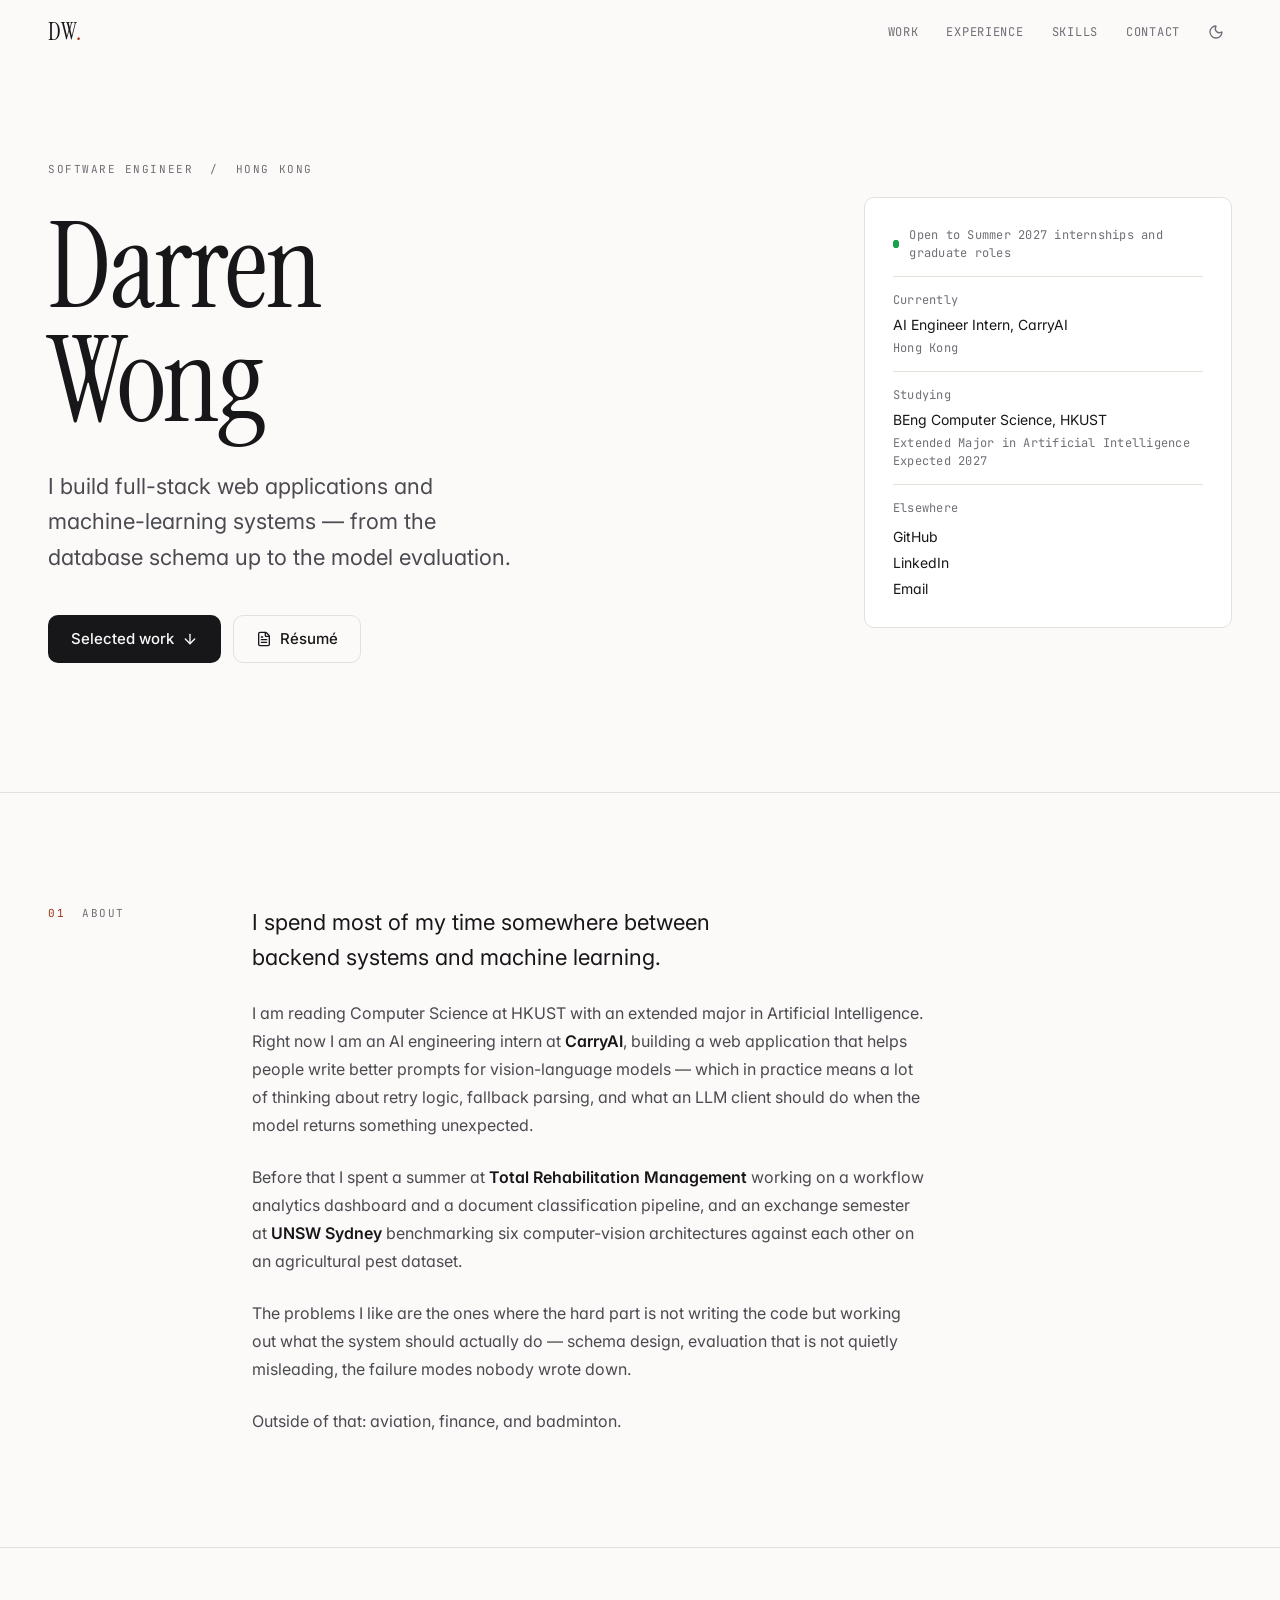
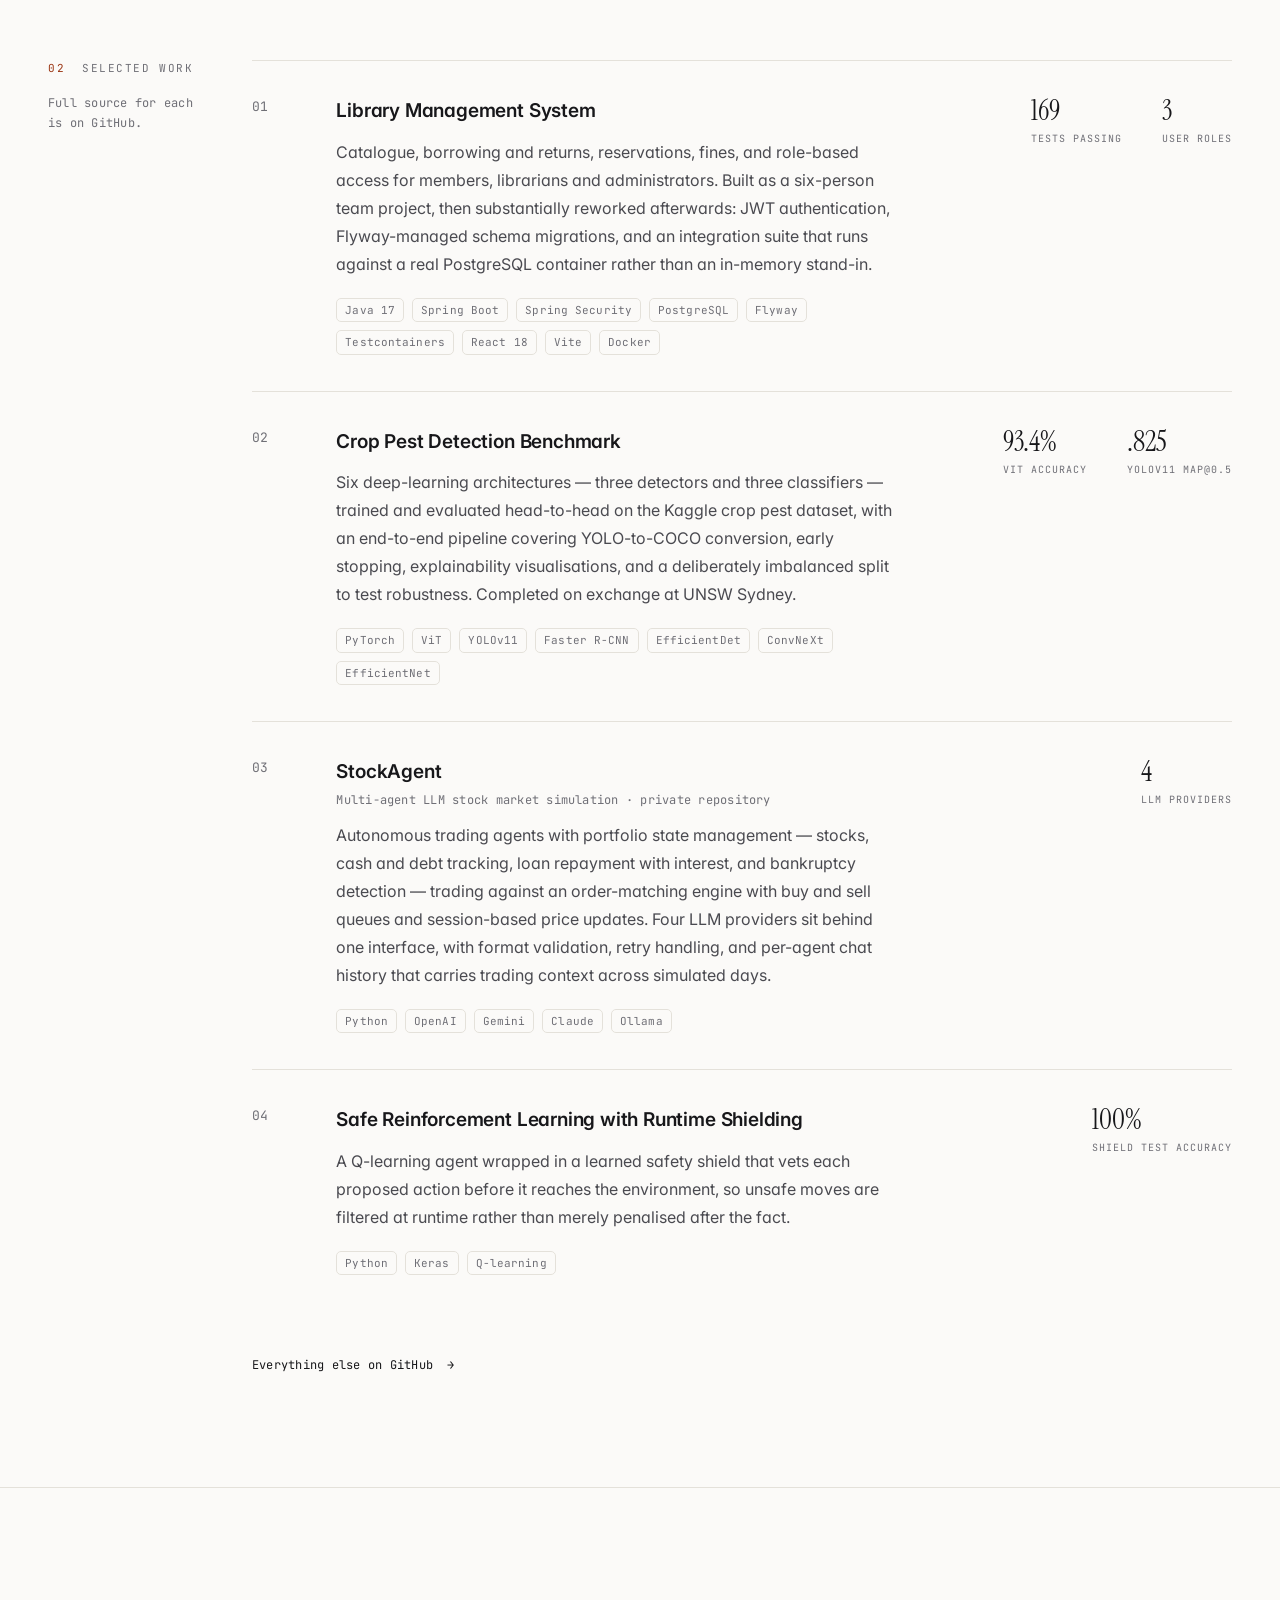
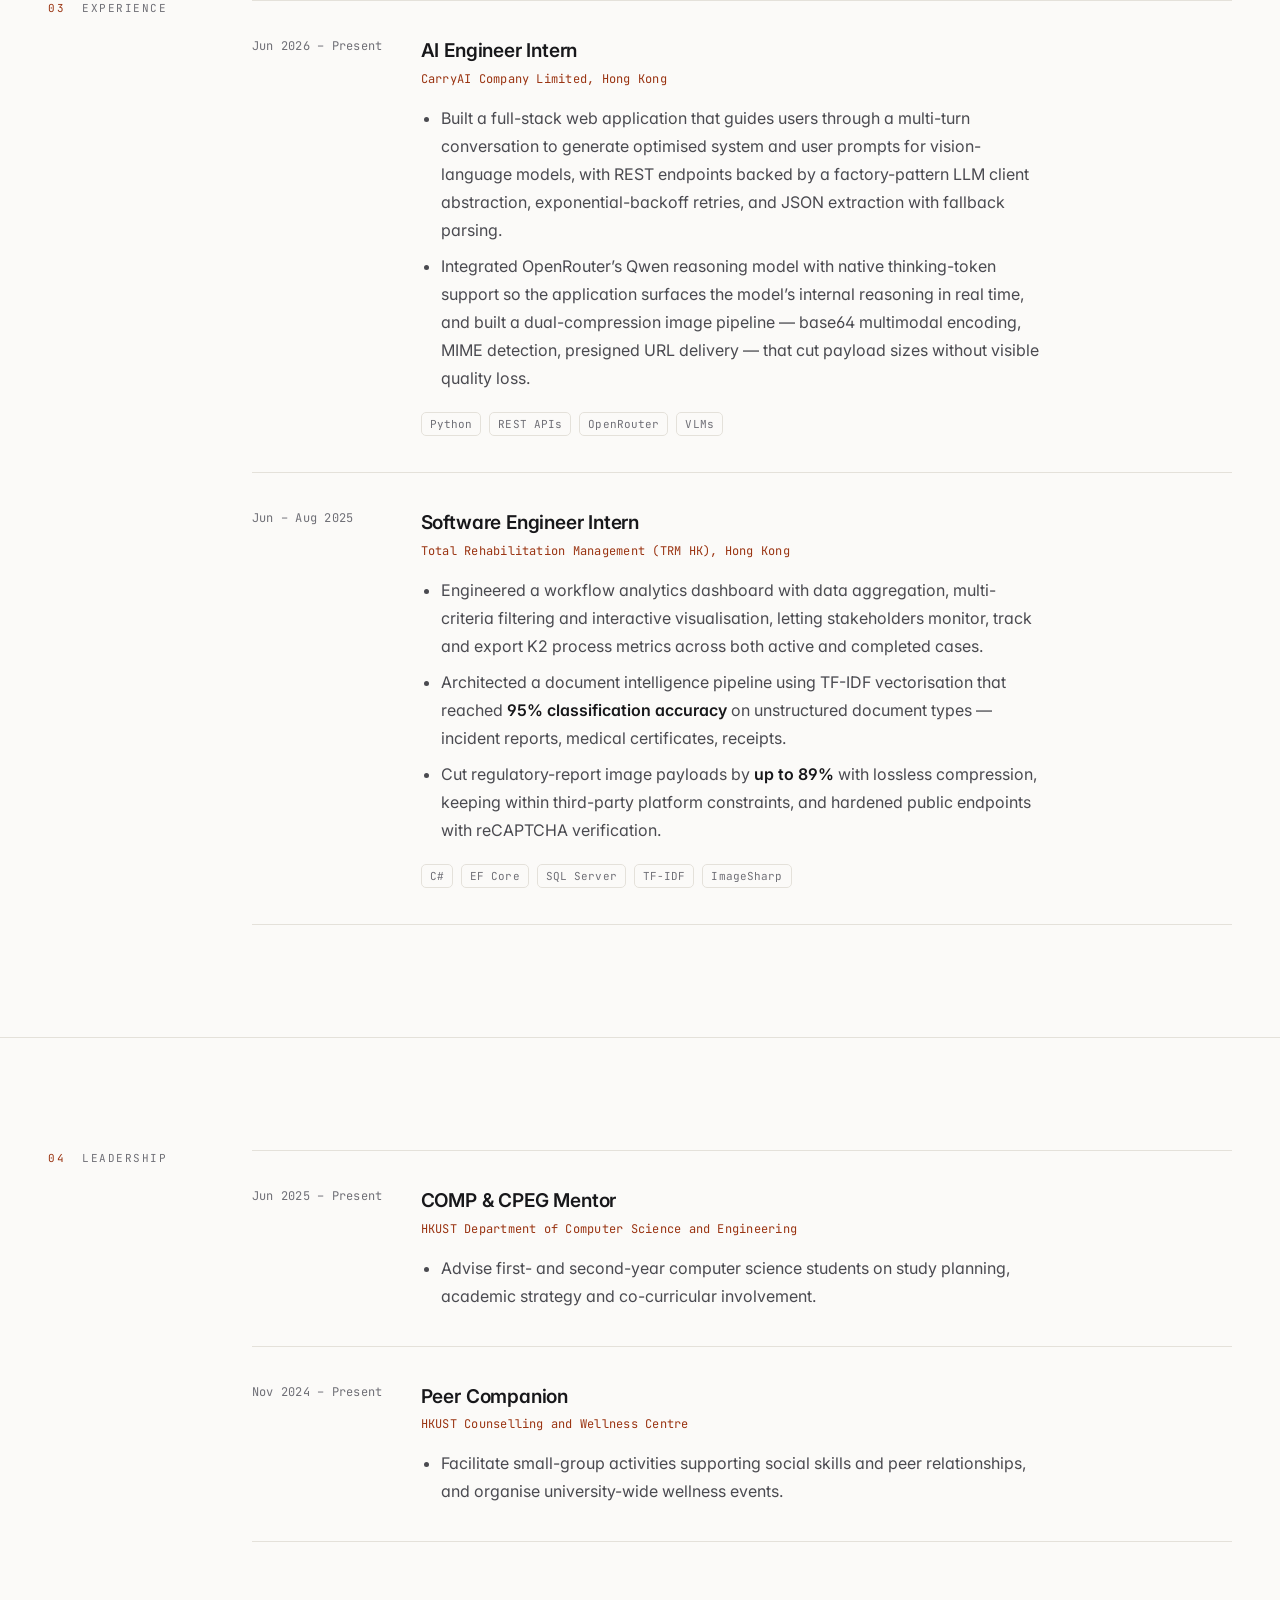
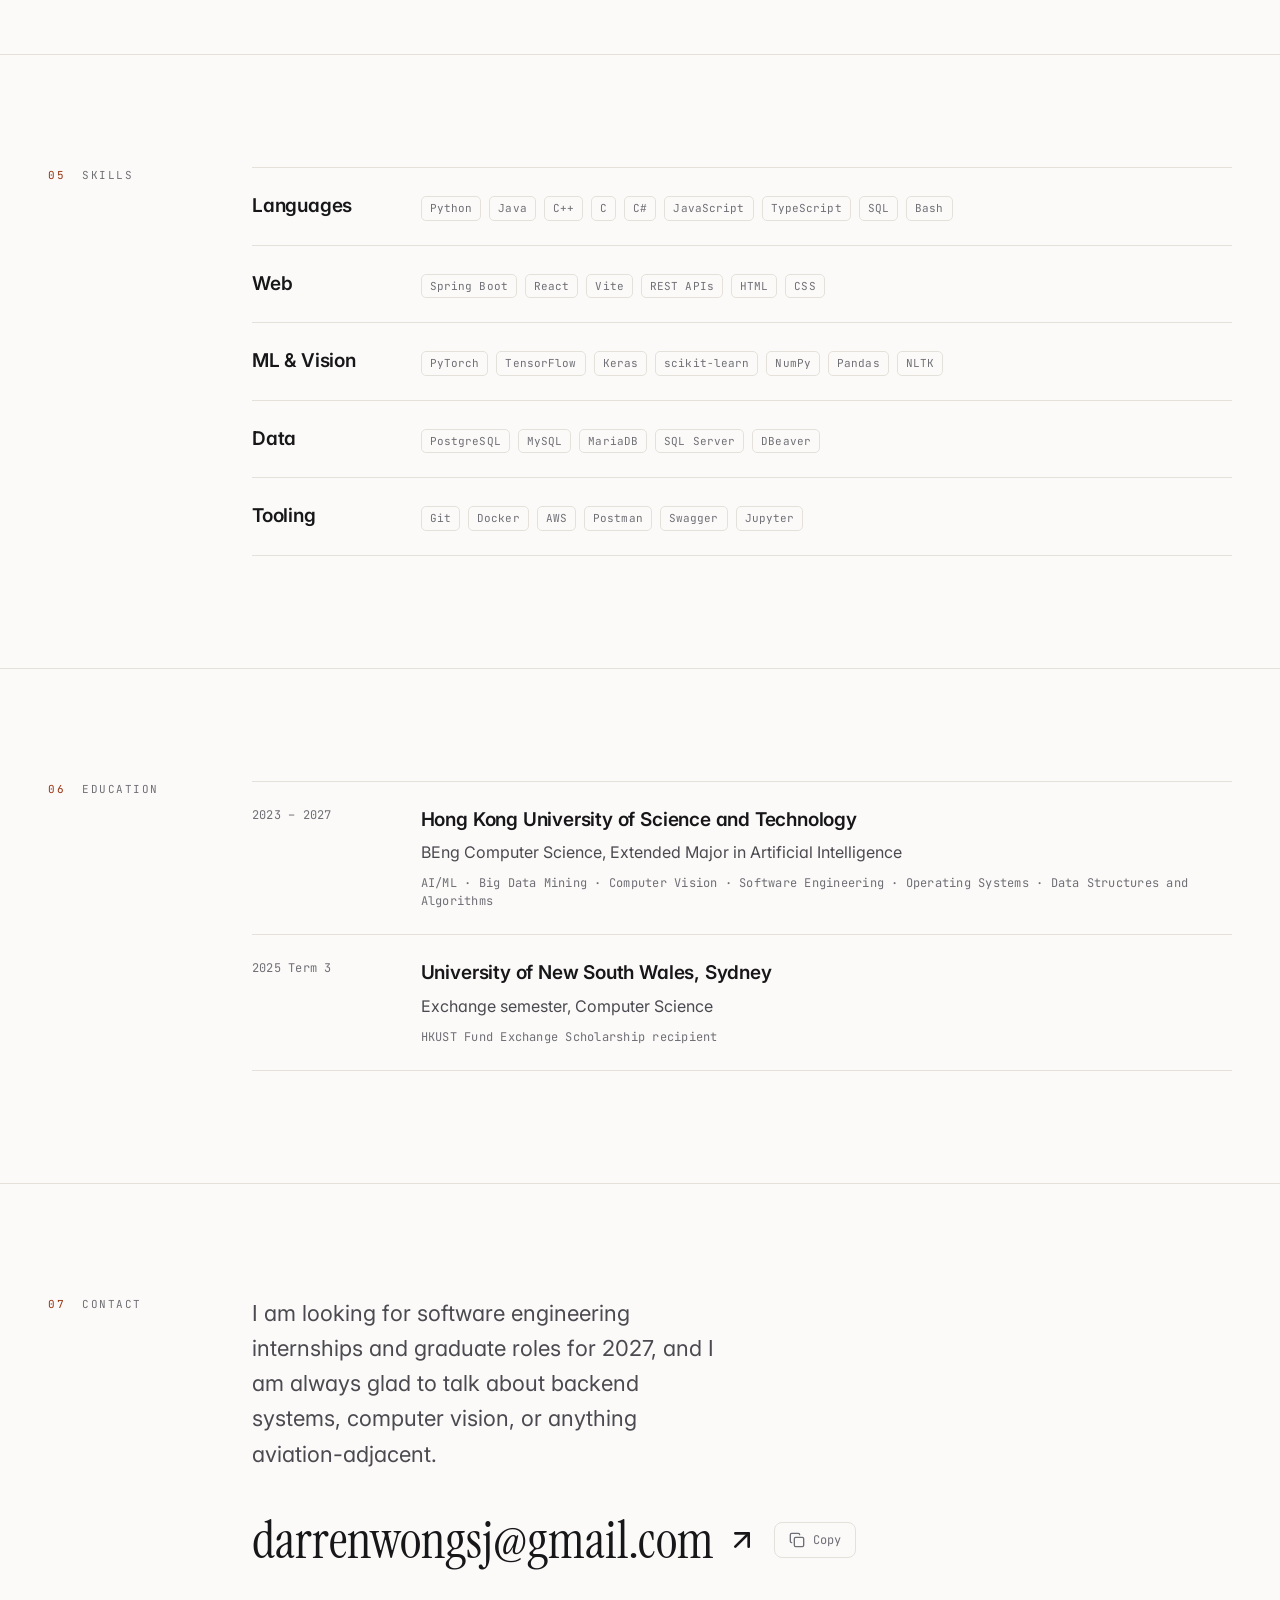
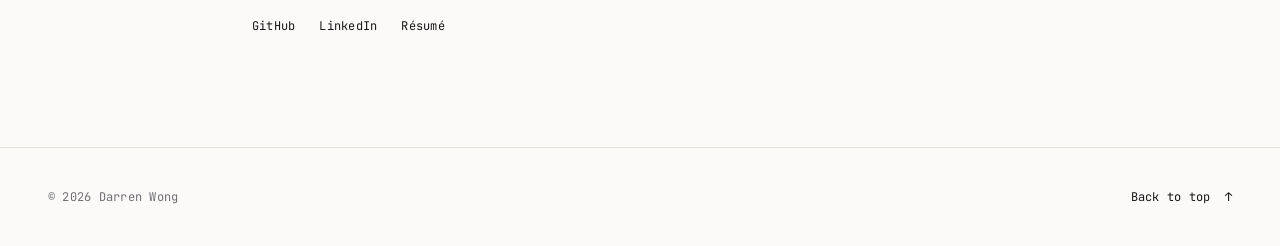
==== index.html @ 223ed6f8 "Fix accessibility findings from a full browser test pass Ran a 46-assertion suite in headless Chrome" ====
<!DOCTYPE html>
<html lang="en">
<head>
<meta charset="utf-8">
<meta name="viewport" content="width=device-width, initial-scale=1">

<!-- =========================================================================
     darrenwongsj.dev

     HOW TO USE THIS FILE
     Every section is fenced by a banner like the one you are reading.
     Inside each, look for these two markers:

         EDIT   safe as-is, but you will probably want to change it

     The content is real, taken from your CV of 15 July 2026. Outstanding
     optional items are listed in CONTENT.md.

     Full instructions, deployment steps and design notes: see README.md
     Preview:  python3 -m http.server 8000   then open localhost:8000

     NOTE FOR FUTURE EDITS: never type the two characters that close an HTML
     comment inside another comment. Doing so ends the comment early and
     dumps the rest onto the page as visible text.
     ========================================================================= -->

<!-- EDIT: title and description. These two lines are your Google result and
     what shows when you paste the link into LinkedIn or WhatsApp. -->
<title>Darren Wong — Software Engineer</title>
<meta name="description" content="Darren Wong — Computer Science and AI student at HKUST, AI engineering intern at CarryAI. Full-stack, machine learning and computer vision projects.">
<link rel="canonical" href="https://darrenwongsj.dev/">

<meta property="og:type" content="website">
<meta property="og:url" content="https://darrenwongsj.dev/">
<meta property="og:title" content="Darren Wong — Software Engineer">
<meta property="og:description" content="CS and AI student at HKUST. Full-stack, machine learning and computer vision.">
<meta property="og:image" content="https://darrenwongsj.dev/assets/img/og-cover.png">
<meta property="og:image:width" content="1200">
<meta property="og:image:height" content="630">
<meta property="og:image:alt" content="Darren Wong — Software Engineer, Hong Kong">
<meta name="twitter:card" content="summary_large_image">

<link rel="icon" href="assets/img/favicon.png" type="image/png">
<link rel="apple-touch-icon" href="assets/img/favicon.png">

<!-- Tints the browser chrome on mobile to match the page. -->
<meta name="theme-color" content="#FBFAF8" media="(prefers-color-scheme: light)">
<meta name="theme-color" content="#121110" media="(prefers-color-scheme: dark)">

<!-- Structured data. This is what lets a search engine understand that this
     page is about a PERSON — name, employer, education, accounts — rather
     than guessing from the text. It is why searching your name can show a
     proper result instead of a bare blue link.
     Validate changes at https://validator.schema.org -->
<script type="application/ld+json">
{
  "@context": "https://schema.org",
  "@type": "Person",
  "name": "Darren Wong Shih Jie",
  "alternateName": "Darren Wong",
  "url": "https://darrenwongsj.dev",
  "image": "https://darrenwongsj.dev/assets/img/og-cover.png",
  "email": "mailto:darrenwongsj@gmail.com",
  "jobTitle": "Software Engineer",
  "description": "Computer Science and Artificial Intelligence student at HKUST, building full-stack web applications and machine-learning systems.",
  "address": { "@type": "PostalAddress", "addressLocality": "Hong Kong" },
  "worksFor": { "@type": "Organization", "name": "CarryAI Company Limited" },
  "alumniOf": [
    { "@type": "CollegeOrUniversity", "name": "The Hong Kong University of Science and Technology" },
    { "@type": "CollegeOrUniversity", "name": "University of New South Wales" }
  ],
  "knowsAbout": [
    "Software Engineering", "Full-stack Development", "Machine Learning",
    "Computer Vision", "Java", "Spring Boot", "Python", "PyTorch", "React"
  ],
  "sameAs": [
    "https://github.com/dsjwong",
    "https://www.linkedin.com/in/dwsj"
  ]
}
</script>

<link rel="preconnect" href="https://fonts.googleapis.com">
<link rel="preconnect" href="https://fonts.gstatic.com" crossorigin>
<link href="https://fonts.googleapis.com/css2?family=Inter:wght@400;500;600&family=Instrument+Serif:ital@0;1&family=JetBrains+Mono:wght@400;500&display=swap" rel="stylesheet">

<!-- Two stylesheets, no JavaScript libraries.
       layout.css  grid, spacing, breakpoints  (the Tailwind class names, precompiled)
       styles.css  colour, type, components     (the design system)
     Bump the ?v= number after a big CSS change so browsers refetch. -->
<link rel="stylesheet" href="css/layout.css?v=1">
<link rel="stylesheet" href="css/styles.css?v=11">
<noscript><style>[data-reveal]{opacity:1!important;transform:none!important}</style></noscript>

<!-- Applies your saved theme before first paint so there is no flash. -->
<script>
(function(){var s=localStorage.getItem('theme');
if(s==='dark'||(!s&&matchMedia('(prefers-color-scheme: dark)').matches))
document.documentElement.classList.add('dark');})();
</script>
</head>

<body>
<a href="#main" class="skip-link">Skip to content</a>

<!-- =========================================================================
     NAVIGATION
     EDIT: your initials in the mark, and the links.
     If you delete a section below, delete its link from both menus here.
     ========================================================================= -->
<header id="nav" class="fixed top-0 inset-x-0 z-50 transition-all duration-300">
  <nav class="wrap h-16 flex items-center justify-between" aria-label="Primary">
    <a href="#home" class="nav-mark">DW<span>.</span></a>

    <div class="flex items-center gap-4">
      <div class="only-desktop items-center gap-5">
        <a href="#work"       class="nav-link" data-nav="work">Work</a>
        <a href="#experience" class="nav-link" data-nav="experience">Experience</a>
        <a href="#skills"     class="nav-link" data-nav="skills">Skills</a>
        <a href="#contact"    class="nav-link" data-nav="contact">Contact</a>
      </div>
      <button id="theme-toggle" class="icon-btn" aria-label="Toggle dark mode">
        <svg class="w-4 h-4 hidden dark:block" viewBox="0 0 24 24" fill="none" stroke="currentColor" stroke-width="2" stroke-linecap="round" stroke-linejoin="round" aria-hidden="true"><circle cx="12" cy="12" r="4"/><path d="M12 2v2"/><path d="M12 20v2"/><path d="m4.93 4.93 1.41 1.41"/><path d="m17.66 17.66 1.41 1.41"/><path d="M2 12h2"/><path d="M20 12h2"/><path d="m6.34 17.66-1.41 1.41"/><path d="m19.07 4.93-1.41 1.41"/></svg>
        <svg class="w-4 h-4 block dark:hidden" viewBox="0 0 24 24" fill="none" stroke="currentColor" stroke-width="2" stroke-linecap="round" stroke-linejoin="round" aria-hidden="true"><path d="M20.985 12.486a9 9 0 1 1-9.473-9.472c.405-.022.617.46.402.803a6 6 0 0 0 8.268 8.268c.344-.215.825-.004.803.401"/></svg>
      </button>
      <button id="menu-toggle" class="icon-btn only-mobile" aria-label="Open menu"
              aria-expanded="false" aria-controls="mobile-menu">
        <svg class="w-4 h-4" viewBox="0 0 24 24" fill="none" stroke="currentColor" stroke-width="2" stroke-linecap="round" stroke-linejoin="round" aria-hidden="true"><path d="M4 5h16"/><path d="M4 12h16"/><path d="M4 19h16"/></svg>
      </button>
    </div>
  </nav>

  <nav id="mobile-menu" class="only-mobile is-closed" aria-label="Mobile">
    <div class="wrap py-5 flex flex-col gap-3">
      <a href="#work"       class="nav-link" data-nav="work">Work</a>
      <a href="#experience" class="nav-link" data-nav="experience">Experience</a>
      <a href="#skills"     class="nav-link" data-nav="skills">Skills</a>
      <a href="#contact"    class="nav-link" data-nav="contact">Contact</a>
    </div>
  </nav>
</header>


<main id="main">

<!-- =========================================================================
     HERO

     Deliberately asymmetric: your name occupies the left two-thirds, the
     facts sit in a panel on the right, and the whole block is anchored to
     the bottom of the screen rather than floating in the middle.

     EDIT: name, the one-line pitch, and every row of the side panel.
     ========================================================================= -->
<section id="home" class="min-h-[88svh] flex items-center pt-28 pb-20">
  <div class="wrap w-full grid lg:grid-cols-12 gap-x-10 gap-y-12 items-center">

    <div class="lg:col-span-8">
      <p data-reveal class="rail-label mb-8">Software Engineer &nbsp;/&nbsp; Hong Kong</p>

      <h1 data-reveal class="display hero-name mb-8">
        Darren<br>Wong
      </h1>

      <!-- EDIT: your pitch. One sentence. Name what you actually build, not
           what you are studying. -->
      <p data-reveal class="lede max-w-xl mb-10">
        I build full-stack web applications and machine-learning systems —
        from the database schema up to the model evaluation.
      </p>

      <div data-reveal class="flex flex-wrap gap-3">
        <a href="#work" class="btn btn-solid">
          Selected work <svg class="w-4 h-4" viewBox="0 0 24 24" fill="none" stroke="currentColor" stroke-width="2" stroke-linecap="round" stroke-linejoin="round" aria-hidden="true"><path d="M12 5v14"/><path d="m19 12-7 7-7-7"/></svg>
        </a>
        <a href="assets/resume.pdf" class="btn btn-line">
          <svg class="w-4 h-4" viewBox="0 0 24 24" fill="none" stroke="currentColor" stroke-width="2" stroke-linecap="round" stroke-linejoin="round" aria-hidden="true"><path d="M6 22a2 2 0 0 1-2-2V4a2 2 0 0 1 2-2h8a2.4 2.4 0 0 1 1.704.706l3.588 3.588A2.4 2.4 0 0 1 20 8v12a2 2 0 0 1-2 2z"/><path d="M14 2v5a1 1 0 0 0 1 1h5"/><path d="M10 9H8"/><path d="M16 13H8"/><path d="M16 17H8"/></svg> Résumé
        </a>
      </div>
    </div>

    <!-- The facts panel. Delete a side-row to remove a line. -->
    <aside data-reveal class="lg:col-span-4 side-panel">
      <div class="side-row flex items-center gap-2.5">
        <span class="status-dot"></span>
          <span class="meta">Open to Summer 2027 internships and graduate roles</span>
      </div>
      <div class="side-row">
        <p class="meta mb-1.5">Currently</p>
        <p class="text-sm" style="color:var(--ink)">AI Engineer Intern, CarryAI</p>
        <p class="meta mt-1">Hong Kong</p>
      </div>
      <!-- The graduation year is deliberately stated WITHOUT a month. Both
           possible paths (defer a course for a Summer 2027 internship, or a
           full load and graduate mid-year) land in 2027, so this stays true
           either way and cannot contradict whichever CV version was sent.
           The precise date belongs on the CV, not here. -->
      <div class="side-row">
        <p class="meta mb-1.5">Studying</p>
        <p class="text-sm" style="color:var(--ink)">BEng Computer Science, HKUST</p>
        <p class="meta mt-1">Extended Major in Artificial Intelligence</p>
        <p class="meta">Expected 2027</p>
      </div>
      <div class="side-row">
        <p class="meta mb-2.5">Elsewhere</p>
        <div class="flex flex-col gap-1.5 text-sm">
          <a href="https://github.com/dsjwong" class="link">GitHub</a>
          <a href="https://www.linkedin.com/in/dwsj" class="link">LinkedIn</a>
          <a href="mailto:darrenwongsj@gmail.com" class="link">Email</a>
        </div>
      </div>
    </aside>

  </div>
</section>


<!-- =========================================================================
     ABOUT
     Two or three short paragraphs. Say what you like working on and one
     honest, specific detail. That is the part people remember.

     Written from your CV. It is accurate, but the voice is not yet yours —
     the last paragraph in particular is worth rewriting.
     ========================================================================= -->
<section id="about" class="section">
  <div class="wrap grid lg:grid-cols-12 gap-x-10 gap-y-8">

    <div class="lg:col-span-2">
      <h2 data-reveal class="rail-label"><span class="rail-num">01</span> &nbsp;About</h2>
    </div>

    <div class="lg:col-span-10 max-w-2xl">
      <div data-reveal class="space-y-6 body">
        <p class="lede" style="color:var(--ink)">
          I spend most of my time somewhere between backend systems and machine learning.
        </p>
        <p>
          I am reading Computer Science at HKUST with an extended major in Artificial
          Intelligence. Right now I am an AI engineering intern at <strong>CarryAI</strong>,
          building a web application that helps people write better prompts for
          vision-language models — which in practice means a lot of thinking about retry
          logic, fallback parsing, and what an LLM client should do when the model returns
          something unexpected.
        </p>
        <p>
          Before that I spent a summer at <strong>Total Rehabilitation Management</strong>
          working on a workflow analytics dashboard and a document classification pipeline,
          and an exchange semester at <strong>UNSW Sydney</strong> benchmarking six
          computer-vision architectures against each other on an agricultural pest dataset.
        </p>
        <p>
          The problems I like are the ones where the hard part is not writing the code but
          working out what the system should actually do — schema design, evaluation that is
          not quietly misleading, the failure modes nobody wrote down.
        </p>
        <!-- EDIT: this last line is the one worth making yours. -->
        <p>
          Outside of that: aviation, finance, and badminton.
        </p>
      </div>
    </div>

  </div>
</section>


<!-- =========================================================================
     SELECTED WORK

     THE MOST IMPORTANT SECTION ON THE SITE. Recruiters skim the rest.

     Four rules that decide whether a row helps you or not:
       1. Lead with the RESULT, not the stack. "93.4% accuracy across 12
          classes" says more than "used PyTorch and a ViT".
       2. Only claim numbers you can point at in the repo.
       3. Three to five entries. More reads as a list, fewer reads as thin.
       4. Every link must work. A dead link is worse than no link.

     TO ADD A PROJECT: copy one whole article element. There is a blank
     template at the bottom of the list, with the class "hidden" on it.
     ========================================================================= -->
<section id="work" class="section">
  <div class="wrap grid lg:grid-cols-12 gap-x-10 gap-y-8">

    <div class="lg:col-span-2">
      <div data-reveal class="lg:sticky lg:top-28">
        <h2 class="rail-label mb-4"><span class="rail-num">02</span> &nbsp;Selected work</h2>
        <p class="meta" style="line-height:1.7">
          Full source for each<br>is on GitHub.
        </p>
      </div>
    </div>

    <div class="lg:col-span-10">

      <!-- ---------------------------------------------------------------
           PROJECT 1 — Library Management System
           Stack read from backend/pom.xml and frontend/package.json.
           Test count: 98 unit (surefire) + 71 integration (failsafe) = 169.
           --------------------------------------------------------------- -->
      <article data-reveal class="row grid lg:grid-cols-12 gap-x-8 gap-y-6">
        <p class="lg:col-span-1 row-num">01</p>

        <div class="lg:col-span-7">
          <a href="https://github.com/dsjwong/library-management-system" class="row-title">
            <h3 class="h3">Library Management System</h3>
            <svg class="w-4 h-4" viewBox="0 0 24 24" fill="none" stroke="currentColor" stroke-width="2" stroke-linecap="round" stroke-linejoin="round" aria-hidden="true"><path d="M7 7h10v10"/><path d="M7 17 17 7"/></svg>
          </a>
          <p class="body mt-3">
            Catalogue, borrowing and returns, reservations, fines, and role-based access for
            members, librarians and administrators. Built as a six-person team project, then
            substantially reworked afterwards: JWT authentication, Flyway-managed schema
            migrations, and an integration suite that runs against a real PostgreSQL container
            rather than an in-memory stand-in.
          </p>
          <div class="flex flex-wrap gap-2 mt-5">
            <span class="tag">Java 17</span>
            <span class="tag">Spring Boot</span>
            <span class="tag">Spring Security</span>
            <span class="tag">PostgreSQL</span>
            <span class="tag">Flyway</span>
            <span class="tag">Testcontainers</span>
            <span class="tag">React 18</span>
            <span class="tag">Vite</span>
            <span class="tag">Docker</span>
          </div>
        </div>

        <div class="lg:col-span-4 flex gap-10 lg:justify-end">
          <div>
            <p class="metric-value">169</p>
            <p class="metric-label">tests passing</p>
          </div>
          <div>
            <p class="metric-value">3</p>
            <p class="metric-label">user roles</p>
          </div>
        </div>
      </article>


      <!-- ---------------------------------------------------------------
           PROJECT 2 — Crop Pest Detection
           --------------------------------------------------------------- -->
      <article data-reveal class="row grid lg:grid-cols-12 gap-x-8 gap-y-6">
        <p class="lg:col-span-1 row-num">02</p>

        <div class="lg:col-span-7">
          <a href="https://github.com/dsjwong/cv-crop-pest-object-detection-benchmarking" class="row-title">
            <h3 class="h3">Crop Pest Detection Benchmark</h3>
            <svg class="w-4 h-4" viewBox="0 0 24 24" fill="none" stroke="currentColor" stroke-width="2" stroke-linecap="round" stroke-linejoin="round" aria-hidden="true"><path d="M7 7h10v10"/><path d="M7 17 17 7"/></svg>
          </a>
          <p class="body mt-3">
            Six deep-learning architectures — three detectors and three classifiers — trained
            and evaluated head-to-head on the Kaggle crop pest dataset, with an end-to-end
            pipeline covering YOLO-to-COCO conversion, early stopping, explainability
            visualisations, and a deliberately imbalanced split to test robustness.
            Completed on exchange at UNSW Sydney.
          </p>
          <div class="flex flex-wrap gap-2 mt-5">
            <span class="tag">PyTorch</span>
            <span class="tag">ViT</span>
            <span class="tag">YOLOv11</span>
            <span class="tag">Faster R-CNN</span>
            <span class="tag">EfficientDet</span>
            <span class="tag">ConvNeXt</span>
            <span class="tag">EfficientNet</span>
          </div>
        </div>

        <div class="lg:col-span-4 flex gap-10 lg:justify-end">
          <div>
            <p class="metric-value">93.4%</p>
            <p class="metric-label">ViT accuracy</p>
          </div>
          <div>
            <p class="metric-value">.825</p>
            <p class="metric-label">YOLOv11 mAP@0.5</p>
          </div>
        </div>
      </article>


      <!-- ---------------------------------------------------------------
           PROJECT 3 — StockAgent
           The repository is PRIVATE, so this row deliberately has no link.
           Make the repo public and this becomes an <a class="row-title">
           like the others.
           --------------------------------------------------------------- -->
      <article data-reveal class="row grid lg:grid-cols-12 gap-x-8 gap-y-6">
        <p class="lg:col-span-1 row-num">03</p>

        <div class="lg:col-span-7">
          <div class="row-title">
            <h3 class="h3">StockAgent</h3>
          </div>
          <p class="meta mt-1">Multi-agent LLM stock market simulation · private repository</p>
          <p class="body mt-3">
            Autonomous trading agents with portfolio state management — stocks, cash and debt
            tracking, loan repayment with interest, and bankruptcy detection — trading against
            an order-matching engine with buy and sell queues and session-based price updates.
            Four LLM providers sit behind one interface, with format validation, retry
            handling, and per-agent chat history that carries trading context across
            simulated days.
          </p>
          <div class="flex flex-wrap gap-2 mt-5">
            <span class="tag">Python</span>
            <span class="tag">OpenAI</span>
            <span class="tag">Gemini</span>
            <span class="tag">Claude</span>
            <span class="tag">Ollama</span>
          </div>
        </div>

        <div class="lg:col-span-4 flex gap-10 lg:justify-end">
          <div>
            <p class="metric-value">4</p>
            <p class="metric-label">LLM providers</p>
          </div>
        </div>
      </article>


      <!-- ---------------------------------------------------------------
           PROJECT 4 — Safe RL
           --------------------------------------------------------------- -->
      <article data-reveal class="row grid lg:grid-cols-12 gap-x-8 gap-y-6">
        <p class="lg:col-span-1 row-num">04</p>

        <div class="lg:col-span-7">
          <a href="https://github.com/dsjwong/ai-safe-reinforcement-learning-shield" class="row-title">
            <h3 class="h3">Safe Reinforcement Learning with Runtime Shielding</h3>
            <svg class="w-4 h-4" viewBox="0 0 24 24" fill="none" stroke="currentColor" stroke-width="2" stroke-linecap="round" stroke-linejoin="round" aria-hidden="true"><path d="M7 7h10v10"/><path d="M7 17 17 7"/></svg>
          </a>
          <p class="body mt-3">
            A Q-learning agent wrapped in a learned safety shield that vets each proposed
            action before it reaches the environment, so unsafe moves are filtered at runtime
            rather than merely penalised after the fact.
          </p>
          <div class="flex flex-wrap gap-2 mt-5">
            <span class="tag">Python</span>
            <span class="tag">Keras</span>
            <span class="tag">Q-learning</span>
          </div>
        </div>

        <div class="lg:col-span-4 flex gap-10 lg:justify-end">
          <div>
            <p class="metric-value">100%</p>
            <p class="metric-label">shield test accuracy</p>
          </div>
        </div>
      </article>


      <!-- ---------------------------------------------------------------
           BLANK TEMPLATE. Copy this whole article element to add a project,
           paste it above, then delete the style="display:none" from the copy.
           --------------------------------------------------------------- -->
      <article class="row grid lg:grid-cols-12 gap-x-8 gap-y-6" style="display:none">
        <p class="lg:col-span-1 row-num">00</p>
        <div class="lg:col-span-7">
          <a href="https://github.com/dsjwong/REPO" class="row-title">
            <h3 class="h3">Project name</h3>
            <svg class="w-4 h-4" viewBox="0 0 24 24" fill="none" stroke="currentColor" stroke-width="2" stroke-linecap="round" stroke-linejoin="round" aria-hidden="true"><path d="M7 7h10v10"/><path d="M7 17 17 7"/></svg>
          </a>
          <p class="body mt-3">
            What it does, who it is for, and the one genuinely hard part.
          </p>
          <div class="flex flex-wrap gap-2 mt-5">
            <span class="tag">Tech</span>
          </div>
        </div>
        <div class="lg:col-span-4 flex gap-10 lg:justify-end">
          <div><p class="metric-value">00</p><p class="metric-label">metric</p></div>
        </div>
      </article>

      <div data-reveal class="mt-10">
        <!-- EDIT: your GitHub username -->
        <a href="https://github.com/dsjwong" class="link meta">
          Everything else on GitHub &nbsp;&rarr;
        </a>
      </div>

    </div>
  </div>
</section>


<!-- =========================================================================
     EXPERIENCE
     Internships, part-time work, research, TA roles, society positions with
     real responsibility.

     Write each bullet as: did WHAT, using WHAT, producing WHAT RESULT.

     All four entries come from your CV of 15 July 2026. Update them here when
     the CV changes, and keep the two in step.
     ========================================================================= -->
<section id="experience" class="section">
  <div class="wrap grid lg:grid-cols-12 gap-x-10 gap-y-8">

    <div class="lg:col-span-2">
      <h2 data-reveal class="rail-label lg:sticky lg:top-28"><span class="rail-num">03</span> &nbsp;Experience</h2>
    </div>

    <div class="lg:col-span-10">

      <article data-reveal class="row grid lg:grid-cols-12 gap-x-8 gap-y-4">
        <p class="lg:col-span-2 meta"><time datetime="2026-06">Jun 2026 &ndash; Present</time></p>
        <div class="lg:col-span-10">
          <h3 class="h3">AI Engineer Intern</h3>
          <p class="meta mt-1" style="color:var(--accent)">CarryAI Company Limited, Hong Kong</p>
          <ul class="body mt-4 space-y-2 list-disc pl-5">
            <li>Built a full-stack web application that guides users through a multi-turn
                conversation to generate optimised system and user prompts for vision-language
                models, with REST endpoints backed by a factory-pattern LLM client abstraction,
                exponential-backoff retries, and JSON extraction with fallback parsing.</li>
            <li>Integrated OpenRouter&rsquo;s Qwen reasoning model with native thinking-token
                support so the application surfaces the model&rsquo;s internal reasoning in real
                time, and built a dual-compression image pipeline — base64 multimodal encoding,
                MIME detection, presigned URL delivery — that cut payload sizes without visible
                quality loss.</li>
          </ul>
          <div class="flex flex-wrap gap-2 mt-5">
            <span class="tag">Python</span>
            <span class="tag">REST APIs</span>
            <span class="tag">OpenRouter</span>
            <span class="tag">VLMs</span>
          </div>
        </div>
      </article>

      <article data-reveal class="row grid lg:grid-cols-12 gap-x-8 gap-y-4">
        <p class="lg:col-span-2 meta"><time datetime="2025-06">Jun &ndash; Aug 2025</time></p>
        <div class="lg:col-span-10">
          <h3 class="h3">Software Engineer Intern</h3>
          <p class="meta mt-1" style="color:var(--accent)">Total Rehabilitation Management (TRM HK), Hong Kong</p>
          <ul class="body mt-4 space-y-2 list-disc pl-5">
            <li>Engineered a workflow analytics dashboard with data aggregation, multi-criteria
                filtering and interactive visualisation, letting stakeholders monitor, track and
                export K2 process metrics across both active and completed cases.</li>
            <li>Architected a document intelligence pipeline using TF-IDF vectorisation that
                reached <strong>95% classification accuracy</strong> on unstructured document
                types — incident reports, medical certificates, receipts.</li>
            <li>Cut regulatory-report image payloads by <strong>up to 89%</strong> with lossless
                compression, keeping within third-party platform constraints, and hardened
                public endpoints with reCAPTCHA verification.</li>
          </ul>
          <div class="flex flex-wrap gap-2 mt-5">
            <span class="tag">C#</span>
            <span class="tag">EF Core</span>
            <span class="tag">SQL Server</span>
            <span class="tag">TF-IDF</span>
            <span class="tag">ImageSharp</span>
          </div>
        </div>
      </article>

    </div>
  </div>
</section>


<!-- =========================================================================
     LEADERSHIP AND INVOLVEMENT

     Kept separate from Experience on purpose. Mixing mentoring and society
     roles in with engineering internships makes a reader work out which is
     which, and dilutes the two that carry the most weight.

     Roles that belong here: mentoring, teaching assistantships, society
     committees, volunteering, anything with real responsibility that is not
     an engineering job.
     ========================================================================= -->
<section id="leadership" class="section">
  <div class="wrap grid lg:grid-cols-12 gap-x-10 gap-y-8">

    <div class="lg:col-span-2">
      <h2 data-reveal class="rail-label lg:sticky lg:top-28"><span class="rail-num">04</span> &nbsp;Leadership</h2>
    </div>

    <div class="lg:col-span-10">

      <article data-reveal class="row grid lg:grid-cols-12 gap-x-8 gap-y-4">
        <p class="lg:col-span-2 meta"><time datetime="2025-06">Jun 2025 &ndash; Present</time></p>
        <div class="lg:col-span-10">
          <h3 class="h3">COMP &amp; CPEG Mentor</h3>
          <p class="meta mt-1" style="color:var(--accent)">HKUST Department of Computer Science and Engineering</p>
          <ul class="body mt-4 space-y-2 list-disc pl-5">
            <li>Advise first- and second-year computer science students on study planning,
                academic strategy and co-curricular involvement.</li>
          </ul>
        </div>
      </article>

      <article data-reveal class="row grid lg:grid-cols-12 gap-x-8 gap-y-4">
        <p class="lg:col-span-2 meta"><time datetime="2024-11">Nov 2024 &ndash; Present</time></p>
        <div class="lg:col-span-10">
          <h3 class="h3">Peer Companion</h3>
          <p class="meta mt-1" style="color:var(--accent)">HKUST Counselling and Wellness Centre</p>
          <ul class="body mt-4 space-y-2 list-disc pl-5">
            <li>Facilitate small-group activities supporting social skills and peer
                relationships, and organise university-wide wellness events.</li>
          </ul>
        </div>
      </article>

    </div>
  </div>
</section>


<!-- =========================================================================
     SKILLS
     Only list what you would be comfortable being interviewed on. Padding
     this list is the easiest way to get caught out in a phone screen.

     EDIT: the four group names and the tags inside them.
     ========================================================================= -->
<section id="skills" class="section">
  <div class="wrap grid lg:grid-cols-12 gap-x-10 gap-y-8">

    <div class="lg:col-span-2">
      <h2 data-reveal class="rail-label lg:sticky lg:top-28"><span class="rail-num">05</span> &nbsp;Skills</h2>
    </div>

    <div class="lg:col-span-10">

      <div data-reveal class="row row-tight grid lg:grid-cols-12 gap-x-8 gap-y-3 items-baseline">
        <p class="lg:col-span-2 h3">Languages</p>
        <div class="lg:col-span-10 flex flex-wrap gap-2">
          <span class="tag">Python</span>
          <span class="tag">Java</span>
          <span class="tag">C++</span>
          <span class="tag">C</span>
          <span class="tag">C#</span>
          <span class="tag">JavaScript</span>
          <span class="tag">TypeScript</span>
          <span class="tag">SQL</span>
          <span class="tag">Bash</span>
        </div>
      </div>

      <div data-reveal class="row row-tight grid lg:grid-cols-12 gap-x-8 gap-y-3 items-baseline">
        <p class="lg:col-span-2 h3">Web</p>
        <div class="lg:col-span-10 flex flex-wrap gap-2">
          <span class="tag">Spring Boot</span>
          <span class="tag">React</span>
          <span class="tag">Vite</span>
          <span class="tag">REST APIs</span>
          <span class="tag">HTML</span>
          <span class="tag">CSS</span>
        </div>
      </div>

      <div data-reveal class="row row-tight grid lg:grid-cols-12 gap-x-8 gap-y-3 items-baseline">
        <p class="lg:col-span-2 h3">ML &amp; Vision</p>
        <div class="lg:col-span-10 flex flex-wrap gap-2">
          <span class="tag">PyTorch</span>
          <span class="tag">TensorFlow</span>
          <span class="tag">Keras</span>
          <span class="tag">scikit-learn</span>
          <span class="tag">NumPy</span>
          <span class="tag">Pandas</span>
          <span class="tag">NLTK</span>
        </div>
      </div>

      <div data-reveal class="row row-tight grid lg:grid-cols-12 gap-x-8 gap-y-3 items-baseline">
        <p class="lg:col-span-2 h3">Data</p>
        <div class="lg:col-span-10 flex flex-wrap gap-2">
          <span class="tag">PostgreSQL</span>
          <span class="tag">MySQL</span>
          <span class="tag">MariaDB</span>
          <span class="tag">SQL Server</span>
          <span class="tag">DBeaver</span>
        </div>
      </div>

      <div data-reveal class="row row-tight grid lg:grid-cols-12 gap-x-8 gap-y-3 items-baseline">
        <p class="lg:col-span-2 h3">Tooling</p>
        <div class="lg:col-span-10 flex flex-wrap gap-2">
          <span class="tag">Git</span>
          <span class="tag">Docker</span>
          <span class="tag">AWS</span>
          <span class="tag">Postman</span>
          <span class="tag">Swagger</span>
          <span class="tag">Jupyter</span>
        </div>
      </div>

    </div>
  </div>
</section>


<!-- =========================================================================
     EDUCATION
     From your CV. GPA is deliberately not shown — leave it out unless it is a
     selling point, nobody asks why it is missing.
     ========================================================================= -->
<section id="education" class="section">
  <div class="wrap grid lg:grid-cols-12 gap-x-10 gap-y-8">

    <div class="lg:col-span-2">
      <h2 data-reveal class="rail-label lg:sticky lg:top-28"><span class="rail-num">06</span> &nbsp;Education</h2>
    </div>

    <div class="lg:col-span-10">

      <div data-reveal class="row row-tight grid lg:grid-cols-12 gap-x-8 gap-y-2">
        <p class="lg:col-span-2 meta"><time datetime="2023-09">2023 &ndash; 2027</time></p>
        <div class="lg:col-span-10">
          <h3 class="h3">Hong Kong University of Science and Technology</h3>
          <p class="body mt-1">
            BEng Computer Science, Extended Major in Artificial Intelligence
          </p>
          <p class="meta mt-2">
            AI/ML &middot; Big Data Mining &middot; Computer Vision &middot; Software Engineering
            &middot; Operating Systems &middot; Data Structures and Algorithms
          </p>
        </div>
      </div>

      <div data-reveal class="row row-tight grid lg:grid-cols-12 gap-x-8 gap-y-2">
        <p class="lg:col-span-2 meta"><time datetime="2025-09">2025 Term 3</time></p>
        <div class="lg:col-span-10">
          <h3 class="h3">University of New South Wales, Sydney</h3>
          <p class="body mt-1">Exchange semester, Computer Science</p>
          <p class="meta mt-2">HKUST Fund Exchange Scholarship recipient</p>
        </div>
      </div>

    </div>
  </div>
</section>


<!-- =========================================================================
     CONTACT
     EDIT: every link here. Check the email by sending yourself a message
     from it. A wrong address on a portfolio site is the single most
     expensive typo available.
     ========================================================================= -->
<section id="contact" class="section">
  <div class="wrap grid lg:grid-cols-12 gap-x-10 gap-y-8">

    <div class="lg:col-span-2">
      <h2 data-reveal class="rail-label"><span class="rail-num">07</span> &nbsp;Contact</h2>
    </div>

    <div class="lg:col-span-10">
      <!-- EDIT: say what you actually want to hear about. -->
      <p data-reveal class="lede max-w-xl mb-10">
        I am looking for software engineering internships and graduate roles for 2027, and I
        am always glad to talk about backend systems, computer vision, or anything
        aviation-adjacent.
      </p>

      <div data-reveal class="flex flex-wrap items-center gap-4">
        <a href="mailto:darrenwongsj@gmail.com" class="link-xl">
          darrenwongsj@gmail.com
          <svg class="w-8 h-8" viewBox="0 0 24 24" fill="none" stroke="currentColor" stroke-width="2" stroke-linecap="round" stroke-linejoin="round" aria-hidden="true"><path d="M7 7h10v10"/><path d="M7 17 17 7"/></svg>
        </a>
        <button id="copy-email" class="copy-btn" data-email="darrenwongsj@gmail.com"
                aria-label="Copy email address to clipboard">
          <svg class="w-4 h-4" viewBox="0 0 24 24" fill="none" stroke="currentColor" stroke-width="2" stroke-linecap="round" stroke-linejoin="round" aria-hidden="true"><rect width="14" height="14" x="8" y="8" rx="2" ry="2"/><path d="M4 16c-1.1 0-2-.9-2-2V4c0-1.1.9-2 2-2h10c1.1 0 2 .9 2 2"/></svg>
          <span aria-live="polite">Copy</span>
        </button>
      </div>

      <div data-reveal class="flex flex-wrap gap-6 mt-12">
        <a href="https://github.com/dsjwong" class="link meta">GitHub</a>
        <a href="https://www.linkedin.com/in/dwsj" class="link meta">LinkedIn</a>
        <a href="assets/resume.pdf" class="link meta">Résumé</a>
      </div>
    </div>

  </div>
</section>

</main>


<footer class="section" style="padding-block:2.5rem">
  <div class="wrap flex flex-col sm:flex-row items-start sm:items-center justify-between gap-3">
    <p class="meta">&copy; <span id="year">2026</span> Darren Wong</p>
    <a href="#home" class="link meta">Back to top &nbsp;&uarr;</a>
  </div>
</footer>

<script src="js/main.js"></script>
</body>
</html>
---- css/layout.css ----
/* ==========================================================================
   layout.css  —  the layout utilities this page uses
   ==========================================================================

   These are the exact class names Tailwind provides, with the exact values
   Tailwind gives them — just written out as plain CSS and served as a 2 KB
   file, instead of shipping a 71 KB library that generates them in the
   visitor's browser on every page load.

   The markup in index.html is unchanged: `grid`, `lg:col-span-7`, `mt-3` all
   still mean what they mean in any Tailwind documentation you read.

   THE ONE THING TO KNOW: only the classes listed here exist. If you add a
   class to index.html that is not in this file, nothing will happen. Adding
   it is one line — the scale is 1 unit = 0.25rem, so `mt-6` is
   `.mt-6 { margin-top: 1.5rem; }`.

   Breakpoints:  sm = 640px,  lg = 1024px
   ========================================================================== */


/* --------------------------------------------------------------------------
   0. RESET
   --------------------------------------------------------------------------
   Browsers ship their own opinions: links are blue and underlined, headings
   have margins, lists have bullets and indentation. Every CSS framework
   starts by clearing them so you are styling from a known state rather than
   fighting defaults that differ between browsers.

   This is Tailwind's "Preflight", reduced to the rules this page relies on.
   -------------------------------------------------------------------------- */

*, ::before, ::after { box-sizing: border-box; border: 0 solid; }
* { margin: 0; padding: 0; }

html {
  line-height: 1.5;
  -webkit-text-size-adjust: 100%;
  tab-size: 4;
}

/* Headings inherit size and weight; the .h2 / .h3 classes set them instead.
   This stops an <h3> looking different depending on where it sits. */
h1, h2, h3, h4, h5, h6 { font-size: inherit; font-weight: inherit; }

/* Links take their colour from context and are NOT underlined by default —
   the .link class draws its own underline on hover instead. */
a { color: inherit; text-decoration: inherit; }

b, strong { font-weight: bolder; }

ol, ul { list-style: none; }

button, input, select, textarea {
  font: inherit; color: inherit; background: transparent;
}
button { cursor: pointer; }

img, svg, video, canvas { display: block; vertical-align: middle; }
img, video { max-width: 100%; height: auto; }


/* -- display ------------------------------------------------------------- */
.block   { display: block; }
.flex    { display: flex; }
.grid    { display: grid; }
.hidden  { display: none; }

.dark .dark\:block  { display: block; }
.dark .dark\:hidden { display: none; }


/* -- position ------------------------------------------------------------ */
.fixed      { position: fixed; }
.top-0      { top: 0; }
.inset-x-0  { left: 0; right: 0; }
.z-50       { z-index: 50; }


/* -- flexbox and alignment ----------------------------------------------- */
.flex-col        { flex-direction: column; }
.flex-wrap       { flex-wrap: wrap; }
.items-start     { align-items: flex-start; }
.items-center    { align-items: center; }
.items-baseline  { align-items: baseline; }
.justify-between { justify-content: space-between; }


/* -- gap ----------------------------------------------------------------- */
.gap-1\.5 { gap: .375rem; }
.gap-2    { gap: .5rem; }
.gap-2\.5 { gap: .625rem; }
.gap-3    { gap: .75rem; }
.gap-4    { gap: 1rem; }
.gap-5    { gap: 1.25rem; }
.gap-6    { gap: 1.5rem; }
.gap-10   { gap: 2.5rem; }

.gap-x-8  { column-gap: 2rem; }
.gap-x-10 { column-gap: 2.5rem; }

.gap-y-2  { row-gap: .5rem; }
.gap-y-3  { row-gap: .75rem; }
.gap-y-4  { row-gap: 1rem; }
.gap-y-6  { row-gap: 1.5rem; }
.gap-y-8  { row-gap: 2rem; }
.gap-y-12 { row-gap: 3rem; }


/* -- sizing -------------------------------------------------------------- */
.w-4    { width: 1rem; }
.w-8    { width: 2rem; }
.w-full { width: 100%; }
.h-4    { height: 1rem; }
.h-8    { height: 2rem; }
.h-16   { height: 4rem; }

.max-w-xl  { max-width: 36rem; }
.max-w-2xl { max-width: 42rem; }

/* svh = "small viewport height": on a phone this excludes the address bar,
   where plain vh does not and causes the hero to overflow. */
.min-h-\[88svh\] { min-height: 88svh; }


/* -- margin -------------------------------------------------------------- */
.mt-1  { margin-top: .25rem; }
.mt-2  { margin-top: .5rem; }
.mt-3  { margin-top: .75rem; }
.mt-4  { margin-top: 1rem; }
.mt-5  { margin-top: 1.25rem; }
.mt-10 { margin-top: 2.5rem; }
.mt-12 { margin-top: 3rem; }

.mb-1\.5 { margin-bottom: .375rem; }
.mb-2\.5 { margin-bottom: .625rem; }
.mb-4    { margin-bottom: 1rem; }
.mb-8    { margin-bottom: 2rem; }
.mb-10   { margin-bottom: 2.5rem; }

/* space-y-N puts the gap BETWEEN children, not around them. */
.space-y-2 > * + * { margin-top: .5rem; }
.space-y-6 > * + * { margin-top: 1.5rem; }


/* -- padding ------------------------------------------------------------- */
.pt-28 { padding-top: 7rem; }
.pb-20 { padding-bottom: 5rem; }
.py-5  { padding-block: 1.25rem; }
.pl-5  { padding-left: 1.25rem; }


/* -- type and lists ------------------------------------------------------ */
.text-sm   { font-size: .875rem; line-height: 1.25rem; }
.list-disc { list-style-type: disc; }


/* -- transition ---------------------------------------------------------- */
.transition-all { transition-property: all; transition-timing-function: cubic-bezier(.4,0,.2,1); }
.duration-300   { transition-duration: 300ms; }


/* -- responsive: sm (640px and up) --------------------------------------- */
@media (min-width: 640px) {
  .sm\:flex-row     { flex-direction: row; }
  .sm\:items-center { align-items: center; }
}


/* -- responsive: lg (1024px and up) --------------------------------------
   This is where the page becomes a 12-column grid. Below it every child is
   a normal block and stacks vertically, which is the entire mobile layout.

   Spans within one grid must add up to 12. If they sum to 13 the last item
   wraps onto its own line.
   ------------------------------------------------------------------------ */
@media (min-width: 1024px) {
  .lg\:grid-cols-12 { grid-template-columns: repeat(12, minmax(0, 1fr)); }

  .lg\:col-span-1  { grid-column: span 1  / span 1;  }
  .lg\:col-span-2  { grid-column: span 2  / span 2;  }
  .lg\:col-span-4  { grid-column: span 4  / span 4;  }
  .lg\:col-span-7  { grid-column: span 7  / span 7;  }
  .lg\:col-span-8  { grid-column: span 8  / span 8;  }
  .lg\:col-span-10 { grid-column: span 10 / span 10; }

  .lg\:justify-end { justify-content: flex-end; }
  .lg\:sticky      { position: sticky; }
  .lg\:top-28      { top: 7rem; }
}
---- css/styles.css ----
/* ==========================================================================
   styles.css  —  the design system
   ==========================================================================

   Tailwind (loaded in index.html) handles LAYOUT only: grids, spacing,
   flexbox, responsive breakpoints.

   This file handles everything you can SEE: colour, type, borders, hover
   states. index.html uses short class names like  .h2  .row  .tag  .btn
   and they are all defined here.

   THE THREE THINGS YOU ARE MOST LIKELY TO WANT TO CHANGE:
     1. The palette          — section 1, immediately below
     2. Corner roundness     — --radius, section 1
     3. The row hover effect — section 8

   ========================================================================== */


/* --------------------------------------------------------------------------
   1. PALETTE
   --------------------------------------------------------------------------
   Every colour on the site comes from these six variables. Change --accent
   and the whole site re-skins: links, hover states, the section numbers,
   the underlines.

   Three alternative accents, if rust is not to your taste. Swap both the
   :root and the .dark value together, the dark one is a lighter version so
   it stays readable on a dark background.

       Deep teal      light #0F5F57   dark #4FC4B4
       Ink blue       light #1D4ED8   dark #7C9CFF
       Forest         light #15803D   dark #4ADE80
   -------------------------------------------------------------------------- */

:root {
  --paper:   #FBFAF8;   /* page background - warm off-white, not pure white  */
  --surface: #FFFFFF;   /* raised things: the hero side panel                */
  --ink:     #17171A;   /* headings and strong text                          */
  --body:    #4A4A50;   /* paragraphs                                        */
  --muted:   #6F6F76;   /* labels, dates, metadata - WCAG AA on --paper      */
  --line:    #E4E1DA;   /* hairline rules and borders                        */
  --accent:  #9A3412;   /* rust                                              */
  --accent-2:#7C2D12;   /* darker rust, for hover                            */

  --radius: 10px;
  --radius-sm: .5rem;   /* buttons, tags */
  --ease: cubic-bezier(0.16, 1, 0.3, 1);

  --font-display: "Instrument Serif", ui-serif, Georgia, serif;
  --font-sans: "Inter", ui-sans-serif, system-ui, -apple-system, sans-serif;
  --font-mono: "JetBrains Mono", ui-monospace, SFMono-Regular, monospace;
}

.dark {
  --paper:   #121110;   /* warm near-black, NOT navy                         */
  --surface: #1A1917;
  --ink:     #F2F0EB;
  --body:    #ACA79E;
  --muted:   #8B857C;
  --line:    #2B2825;
  --accent:  #E8845C;
  --accent-2:#F2A183;
}

@media (prefers-reduced-motion: reduce) {
  *, *::before, *::after {
    animation-duration: .01ms !important;
    transition-duration: .01ms !important;
    scroll-behavior: auto !important;
  }
}


/* --------------------------------------------------------------------------
   2. BASE
   -------------------------------------------------------------------------- */

html { scroll-behavior: smooth; }

/* --------------------------------------------------------------------------
   SCALING FOR LARGE MONITORS
   --------------------------------------------------------------------------
   Every size on this site is written in rem, which means "multiples of the
   root font size". So changing that one number scales the ENTIRE layout
   together - text, padding, gaps, and the container width - instead of just
   adding more empty margin at the sides.

       16px up to 1440px wide   (laptop: unchanged)
       ~17.7px at 1920px        (24 inch monitor)
       20px at 2560px and above (27 inch and up)

   This is why the site fills a big screen instead of sitting in the middle
   of it. If a large monitor still feels too roomy, raise the 20px cap.
   -------------------------------------------------------------------------- */
:root { font-size: clamp(16px, 0.357vw + 10.86px, 20px); }

body {
  background: var(--paper);
  color: var(--body);
  font-family: var(--font-sans);
  -webkit-font-smoothing: antialiased;
  font-feature-settings: "cv11", "ss01";
}

::selection { background: var(--accent); color: #fff; }

:focus-visible {
  outline: 2px solid var(--accent);
  outline-offset: 3px;
  border-radius: 3px;
}

.skip-link {
  position: absolute; left: -9999px; top: 0; z-index: 100;
  padding: .75rem 1.25rem; background: var(--accent); color: #fff;
  font-size: .875rem; font-weight: 500;
}
.skip-link:focus { left: 0; }

/* The container every section sits in. Two jobs:
     max-width  stops lines getting unreadably long on a big monitor
     padding    scales with the viewport so it never touches the edge on a phone
   This pair is what makes a site work at 375px and at 2560px. */
.wrap {
  width: 100%;
  max-width: 84rem;                          /* see note above: this grows with
                                                the root font size, so it is
                                                1344px on a laptop and ~1680px
                                                on a 27 inch monitor */
  margin-inline: auto;
  padding-inline: clamp(1.25rem, 5vw, 3rem); /* 20px on a phone, 48px on a desktop */
}

/* Sections are separated by a hairline, not by a colour block.
   Vertical rhythm scales with the viewport too, so a phone is not scrolling
   through desktop-sized gaps. */
.section {
  padding-block: clamp(3.5rem, 9vw, 7rem);
  scroll-margin-top: 5rem;
  border-top: 1px solid var(--line);
}


/* --------------------------------------------------------------------------
   3. NAVIGATION
   -------------------------------------------------------------------------- */

.nav-link {
  font-family: var(--font-mono);
  font-size: .75rem; letter-spacing: .06em; text-transform: uppercase;
  color: var(--muted);
  padding: .5rem .25rem;
  position: relative;
  transition: color .2s;
}
.nav-link::after {
  content: ""; position: absolute; left: .25rem; right: .25rem; bottom: .3rem;
  height: 1px; background: var(--accent);
  transform: scaleX(0); transform-origin: left;
  transition: transform .3s var(--ease);
}
.nav-link:hover { color: var(--ink); }
.nav-link:hover::after { transform: scaleX(1); }

.nav-mark {
  font-family: var(--font-display);
  font-size: 1.5rem; color: var(--ink); letter-spacing: -.01em;
}
.nav-mark span { color: var(--accent); }

/* The section you are currently reading. js/main.js sets aria-current as you
   scroll; using the ARIA attribute rather than a class means screen readers
   are told the same thing sighted users are shown. */
.nav-link[aria-current="true"] { color: var(--ink); }
.nav-link[aria-current="true"]::after { transform: scaleX(1); }

/* Copy-to-clipboard button beside the email address in the contact section. */
.copy-btn {
  display: inline-flex; align-items: center; gap: .5rem;
  padding: .5rem .875rem;
  border: 1px solid var(--line);
  border-radius: var(--radius-sm);
  font-family: var(--font-mono);
  font-size: .75rem;
  color: var(--muted);
  transition: color .2s, border-color .2s;
}
.copy-btn:hover      { color: var(--ink);    border-color: var(--accent); }
.copy-btn.is-copied  { color: var(--accent); border-color: var(--accent); }

#nav.is-scrolled {
  background: color-mix(in srgb, var(--paper) 85%, transparent);
  backdrop-filter: blur(14px);
  border-bottom: 1px solid var(--line);
}

.icon-btn {
  display: inline-flex; padding: .5rem; border-radius: var(--radius);
  color: var(--muted); transition: color .2s, background-color .2s;
}
.icon-btn:hover { color: var(--ink); background: color-mix(in srgb, var(--ink) 6%, transparent); }


/* --------------------------------------------------------------------------
   4. TYPOGRAPHY
   -------------------------------------------------------------------------- */

/* The small mono label that sits in the left rail of every section. */
.rail-label {
  font-family: var(--font-mono);
  font-size: .6875rem; letter-spacing: .14em; text-transform: uppercase;
  color: var(--muted);
}
.rail-num { color: var(--accent); }

.display {
  font-family: var(--font-display);
  font-weight: 400;
  color: var(--ink);
  letter-spacing: -.02em;
  line-height: .95;
}


.h3 {
  font-size: 1.1875rem; font-weight: 600; letter-spacing: -.01em;
  color: var(--ink);
}

.lede { font-size: clamp(1.125rem, 2vw, 1.375rem); line-height: 1.6; color: var(--body); }
.body { font-size: 1rem; line-height: 1.75; color: var(--body); }
.body strong { color: var(--ink); font-weight: 600; }

.meta {
  font-family: var(--font-mono);
  font-size: .75rem; color: var(--muted); letter-spacing: .02em;
}


/* --------------------------------------------------------------------------
   5. BUTTONS AND LINKS
   -------------------------------------------------------------------------- */

.btn {
  display: inline-flex; align-items: center; gap: .5rem;
  padding: .75rem 1.375rem;
  border-radius: var(--radius);
  font-size: .9375rem; font-weight: 500;
  border: 1px solid transparent;
  transition: all .25s var(--ease);
}
.btn-solid { background: var(--ink); color: var(--paper); }
.btn-solid:hover { background: var(--accent); }

.btn-line { border-color: var(--line); color: var(--ink); }
.btn-line:hover { border-color: var(--accent); color: var(--accent); }

/* Inline text link with an animated underline. */
.link {
  color: var(--ink);
  background-image: linear-gradient(var(--accent), var(--accent));
  background-size: 0% 1px; background-repeat: no-repeat; background-position: 0 100%;
  transition: background-size .3s var(--ease), color .2s;
}
.link:hover { color: var(--accent); background-size: 100% 1px; }

/* The big email link in the contact section. */
.link-xl {
  font-family: var(--font-display);
  font-size: clamp(1.75rem, 5vw, 3.25rem);
  line-height: 1.1; color: var(--ink);
  display: inline-flex; align-items: center; gap: .75rem;
  transition: color .25s;
}
.link-xl:hover { color: var(--accent); }
.link-xl svg { transition: transform .3s var(--ease); }
.link-xl:hover svg { transform: translate(4px, -4px); }


/* --------------------------------------------------------------------------
   6. TAGS AND METRICS
   -------------------------------------------------------------------------- */

.tag {
  font-family: var(--font-mono);
  font-size: .6875rem; letter-spacing: .01em;
  color: var(--muted);
  padding: .1875rem .5rem;
  border: 1px solid var(--line);
  border-radius: 5px;
  white-space: nowrap;
  transition: border-color .2s, color .2s;
}
.row:hover .tag { border-color: color-mix(in srgb, var(--accent) 35%, var(--line)); }

.metric-value {
  font-family: var(--font-display);
  font-size: 1.75rem; line-height: 1; color: var(--ink);
}
.metric-label {
  font-family: var(--font-mono);
  font-size: .625rem; letter-spacing: .1em; text-transform: uppercase;
  color: var(--muted); margin-top: .375rem;
}


/* --------------------------------------------------------------------------
   7. HERO
   -------------------------------------------------------------------------- */

/* Fluid type: never smaller than 3rem, never larger than 7.5rem, and
   proportional to the viewport in between. No breakpoints needed. */
.hero-name { font-size: clamp(3rem, 10vw, 7.5rem); }

/* The panel to the right of your name. */
.side-panel {
  background: var(--surface);
  border: 1px solid var(--line);
  border-radius: var(--radius);
  padding: 1.75rem;
}

.side-row {
  padding-block: .875rem;
  border-bottom: 1px solid var(--line);
}
.side-row:last-of-type { border-bottom: 0; padding-bottom: 0; }
.side-row:first-of-type { padding-top: 0; }

.status-dot {
  position: relative; display: inline-block;
  width: .5rem; height: .5rem; border-radius: 50%; background: #16A34A;
}
.status-dot::after {
  content: ""; position: absolute; inset: 0; border-radius: 50%;
  background: #16A34A; animation: ping 2.4s cubic-bezier(0,0,.2,1) infinite;
}
@keyframes ping { 75%, 100% { transform: scale(2.6); opacity: 0; } }


/* --------------------------------------------------------------------------
   8. ROWS  (projects, experience, skills, education all use this)
   --------------------------------------------------------------------------
   A hairline-separated list rather than a grid of boxes. Hovering a row
   tints the background, colours the index number, and nudges the title.
   Delete the .row:hover rules below for a completely static list.
   -------------------------------------------------------------------------- */

.row {
  border-top: 1px solid var(--line);
  padding-block: 2.25rem;
  transition: background-color .35s var(--ease);
  position: relative;
}
.row:last-child { border-bottom: 1px solid var(--line); }

.row::before {
  content: ""; position: absolute;
  inset: 0 -1.5rem;
  background: color-mix(in srgb, var(--accent) 4%, transparent);
  opacity: 0; transition: opacity .35s var(--ease);
  pointer-events: none; border-radius: var(--radius);
}
.row:hover::before { opacity: 1; }

.row-num {
  font-family: var(--font-mono);
  font-size: .8125rem; color: var(--muted);
  transition: color .3s;
}
.row:hover .row-num { color: var(--accent); }

.row-title {
  display: inline-flex; align-items: center; gap: .5rem;
  transition: transform .35s var(--ease);
}
.row:hover .row-title { transform: translateX(4px); }

.row-title svg {
  opacity: 0; transform: translateX(-6px);
  transition: opacity .3s var(--ease), transform .3s var(--ease);
  color: var(--accent);
}
.row:hover .row-title svg { opacity: 1; transform: none; }


/* --------------------------------------------------------------------------
   9. SCROLL REVEAL
   --------------------------------------------------------------------------
   Anything marked  data-reveal  fades up as it scrolls into view.
   Remove the attribute from an element to make it appear instantly.
   -------------------------------------------------------------------------- */

/* Cap paragraph width in CHARACTERS, not pixels. Past roughly 70 characters
   the eye loses its place coming back to the start of the next line. This is
   the reason a site cannot simply stretch to fill any width: the container can
   grow, but a block of prose should not grow with it.

   Newspapers use columns for exactly this reason. */
.row .body, .row ul { max-width: 62ch; }
.lede { max-width: 34ch; }


[data-reveal] {
  opacity: 0; transform: translateY(14px);
  transition: opacity .6s var(--ease), transform .6s var(--ease);
}
[data-reveal].is-visible { opacity: 1; transform: none; }

/* A shorter row, used by the Skills list. */
.row-tight { padding-block: 1.5rem; }

/* --------------------------------------------------------------------------
   SHOW/HIDE BY SCREEN SIZE
   --------------------------------------------------------------------------
   768px is the breakpoint between "phone/tablet" and "laptop". Below it the
   nav collapses to a hamburger; above it the links show inline.

   These are plain CSS rather than Tailwind's md:hidden because a rule in this
   file that sets `display` will beat a Tailwind utility, and the hamburger
   ended up visible on desktop as a result.
   -------------------------------------------------------------------------- */

.only-desktop { display: none; }
.only-mobile  { display: flex; }

@media (min-width: 768px) {
  .only-desktop { display: flex; }
  .only-mobile  { display: none; }
}

/* Mobile dropdown panel. JS toggles .is-closed. */
#mobile-menu {
  background: var(--paper);
  border-top: 1px solid var(--line);
  flex-direction: column;
}
#mobile-menu.is-closed { display: none; }


/* --------------------------------------------------------------------------
   PRINT
   --------------------------------------------------------------------------
   Someone will save this page as a PDF or print it — recruiters do. Without
   these rules they would get the dark theme's ink-heavy background, a nav bar
   floating over the text, and links whose destinations are invisible on paper.
   -------------------------------------------------------------------------- */

@media print {
  /* Always print on white, whatever theme was on screen. */
  :root, .dark {
    --paper: #fff; --surface: #fff; --ink: #000; --body: #222;
    --muted: #555; --line: #ccc; --accent: #000; --accent-2: #000;
  }

  #nav, #mobile-menu, #theme-toggle, #menu-toggle, #copy-email,
  .skip-link, footer a { display: none !important; }

  /* Nothing hidden, nothing animated, nothing stuck to a viewport that
     does not exist on paper. */
  [data-reveal] { opacity: 1 !important; transform: none !important; }
  .lg\:sticky   { position: static !important; }
  #home         { min-height: 0 !important; padding-block: 0 2rem !important; }
  .section      { padding-block: 1.5rem !important; break-inside: avoid; }
  .row          { break-inside: avoid; }
  .row::before  { display: none; }

  /* Print the destination of every external link after its text, so the page
     is still useful once it is on paper. */
  a[href^="http"]::after,
  a[href^="mailto"]::after {
    content: " (" attr(href) ")";
    font-family: var(--font-mono);
    font-size: .7em;
    color: #555;
    word-break: break-all;
  }

  body { font-size: 11pt; }
}
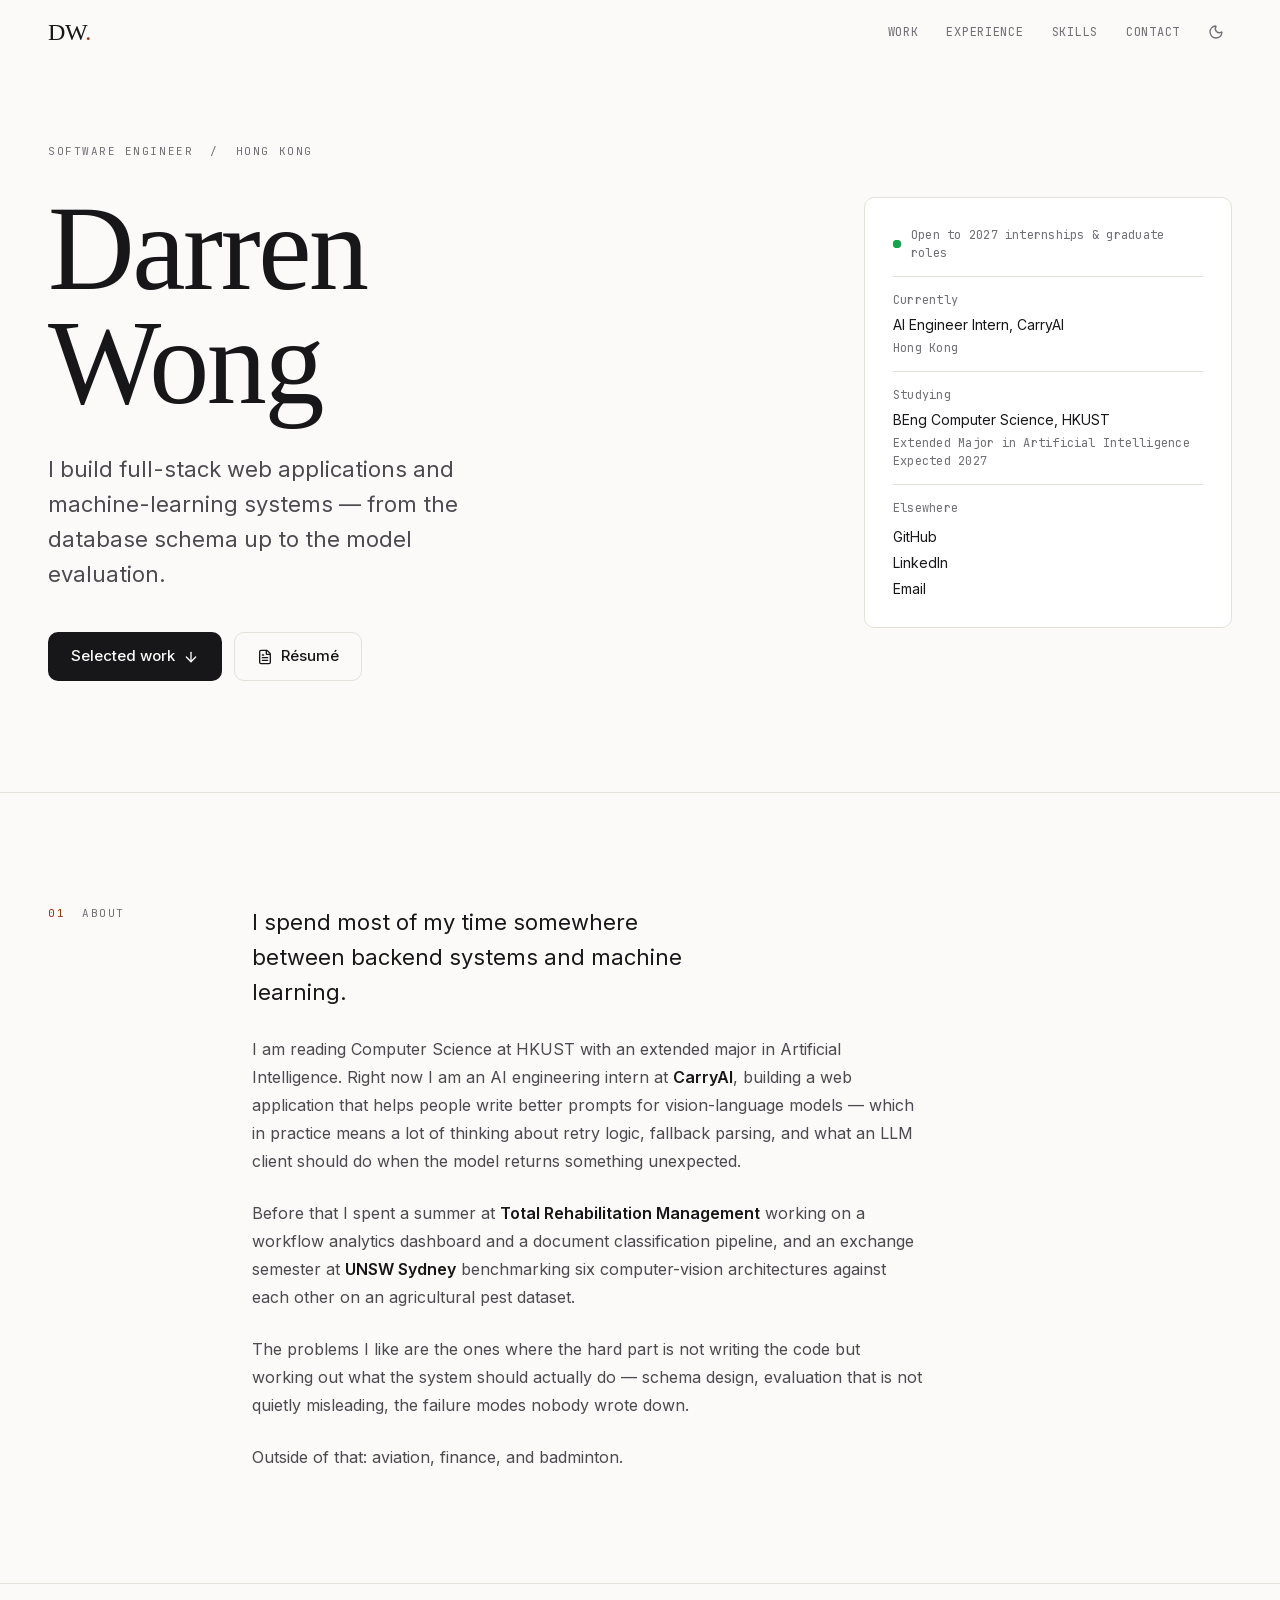
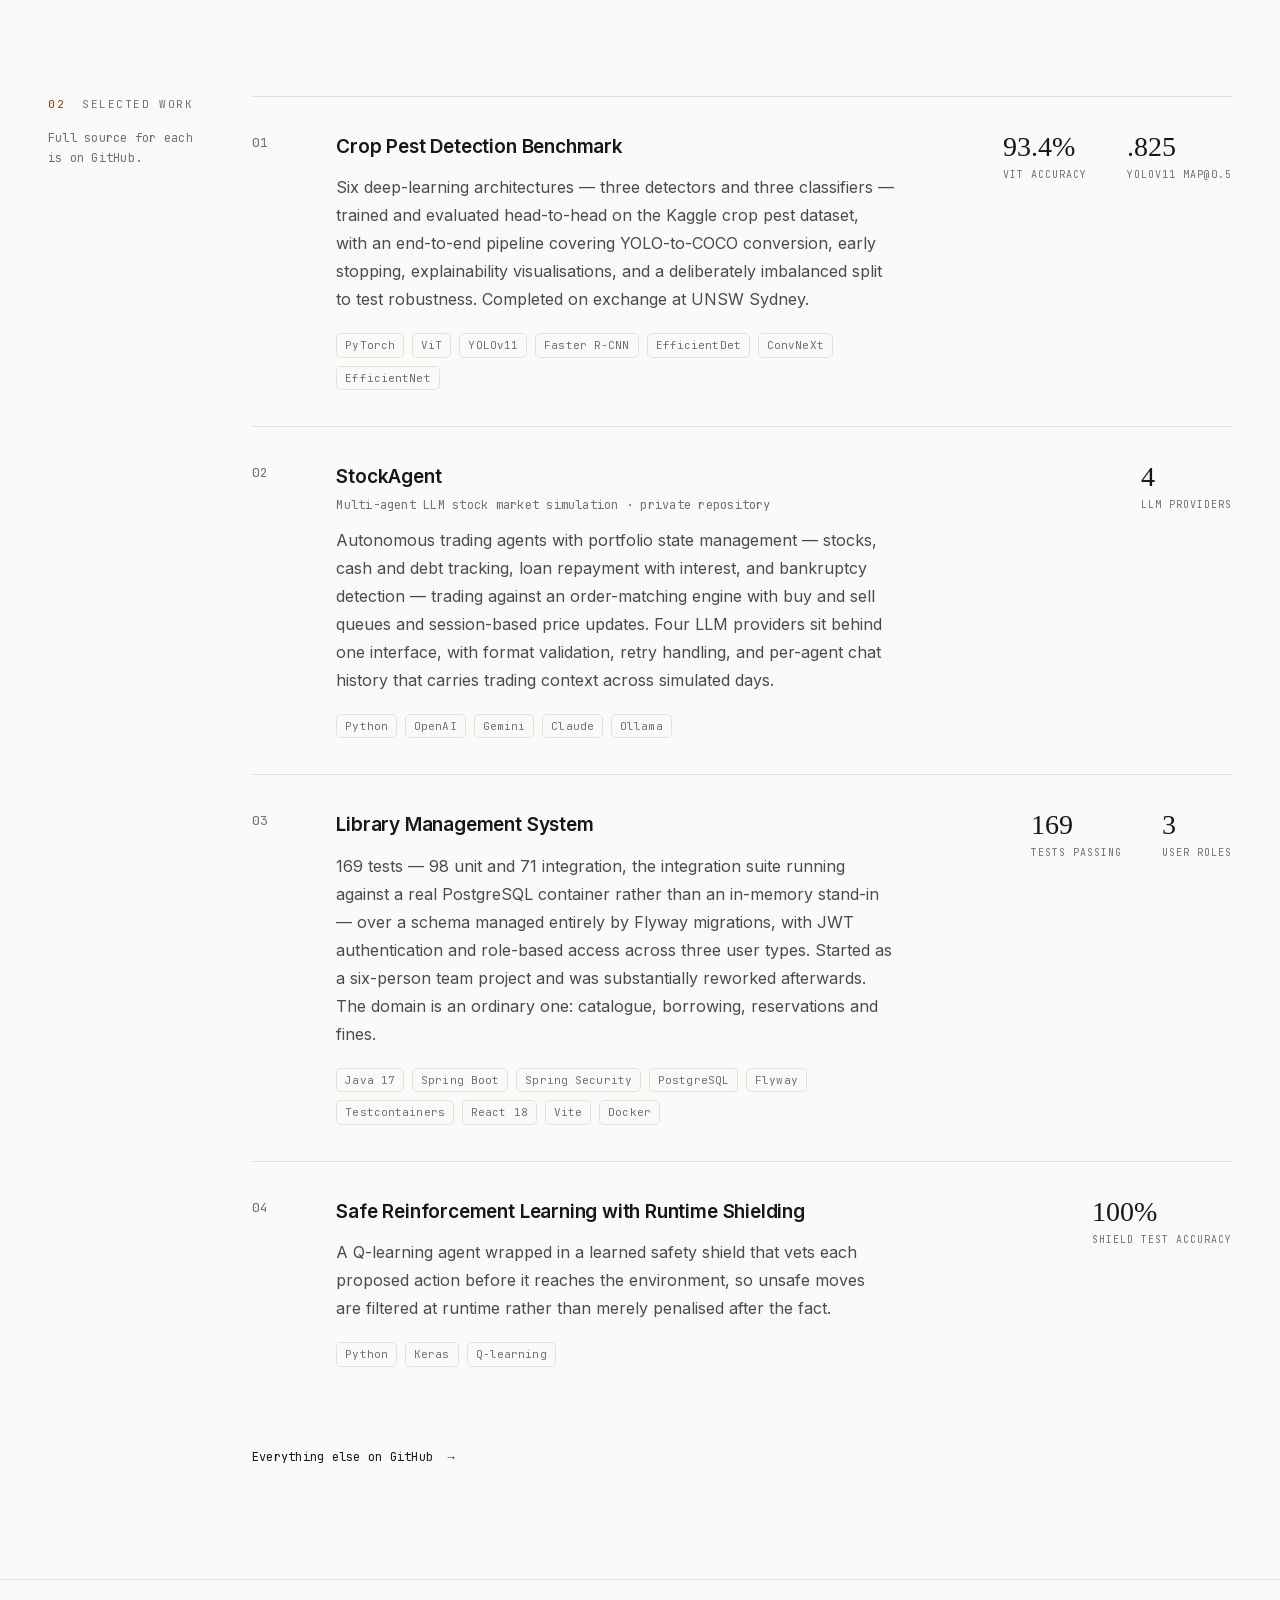
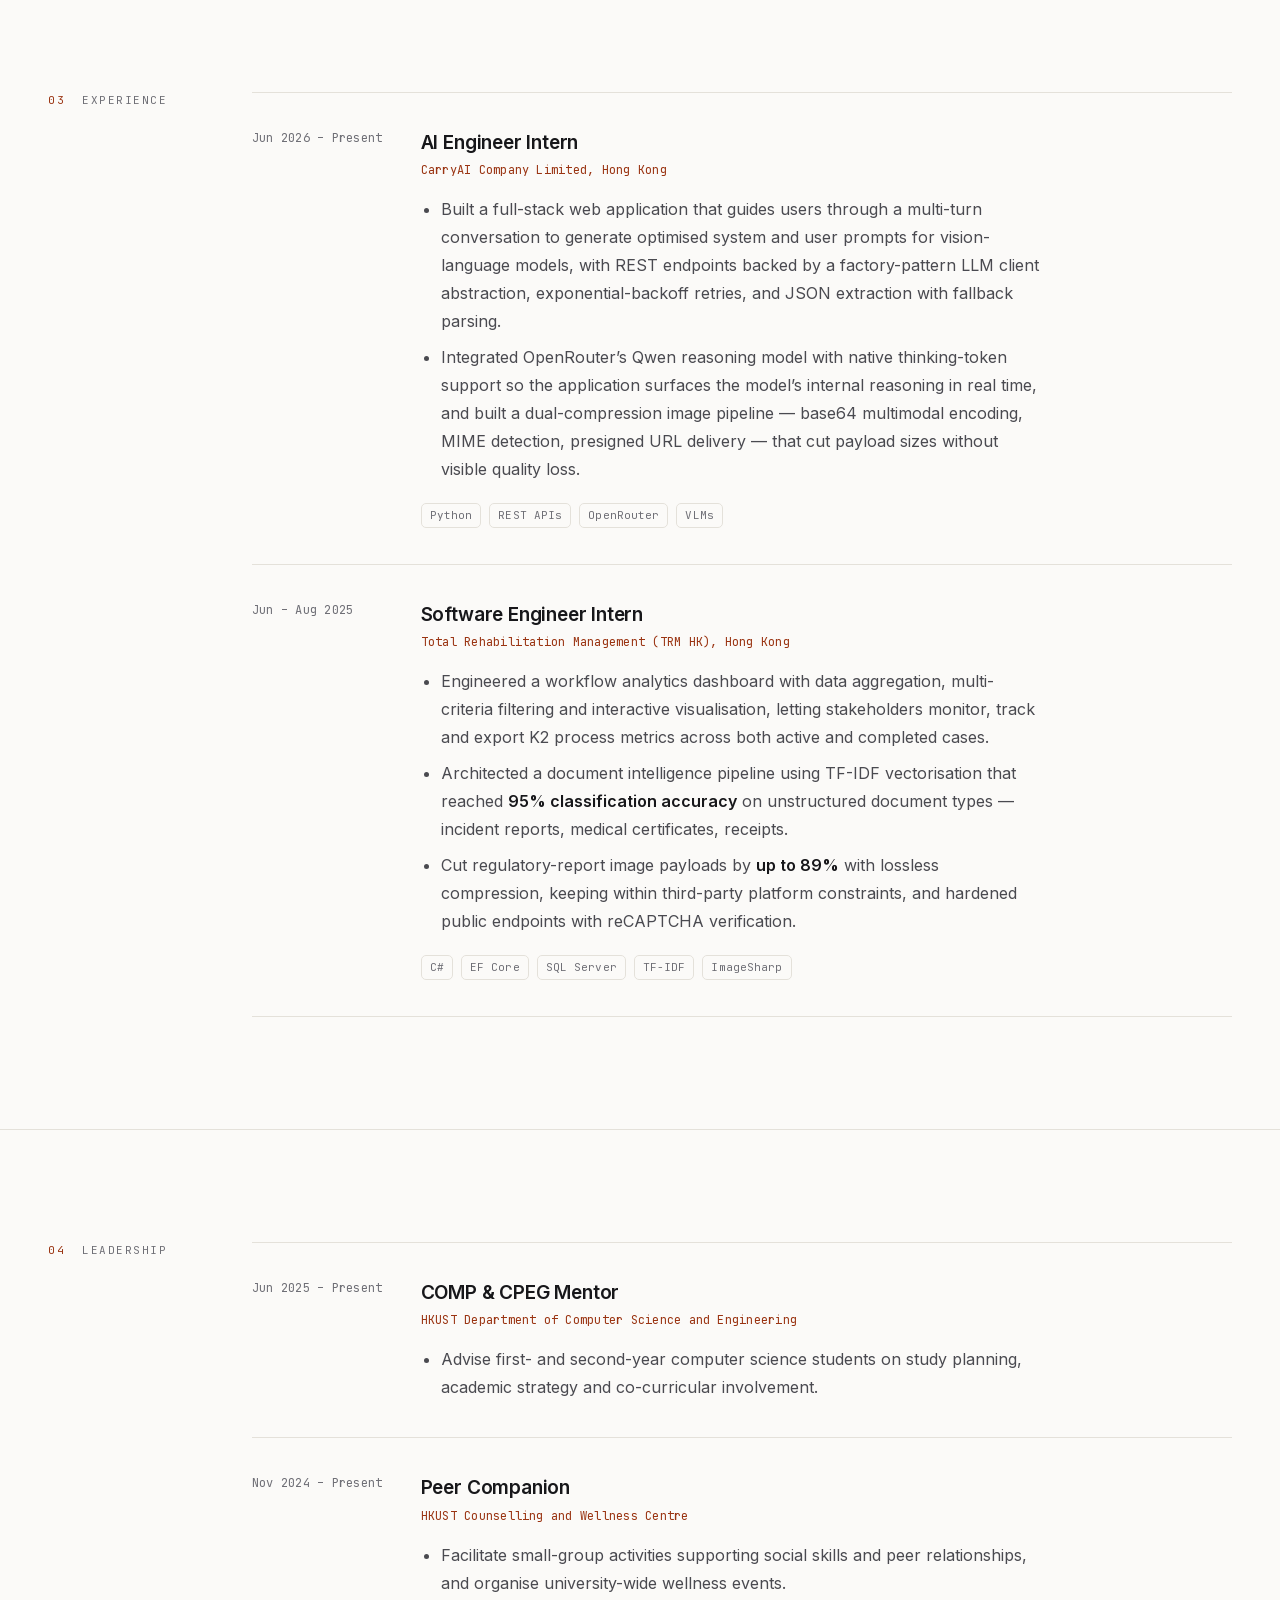
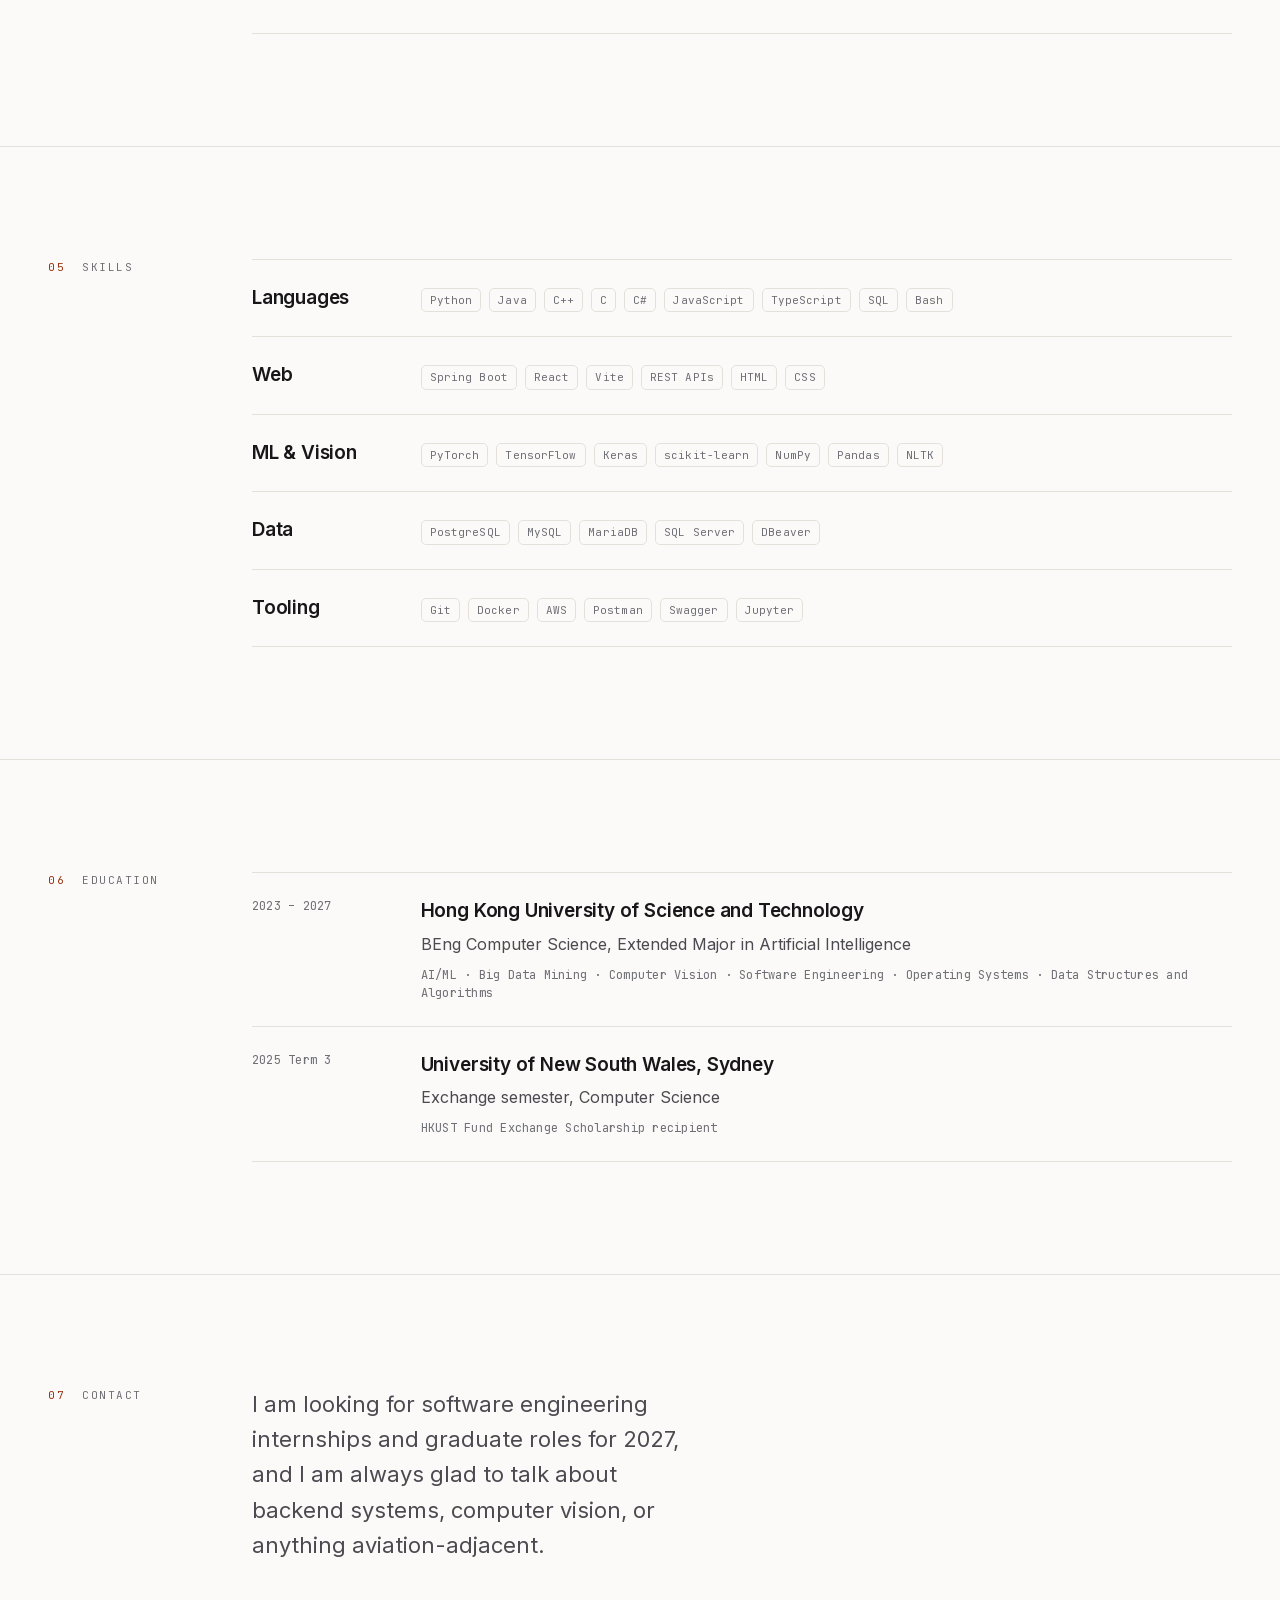
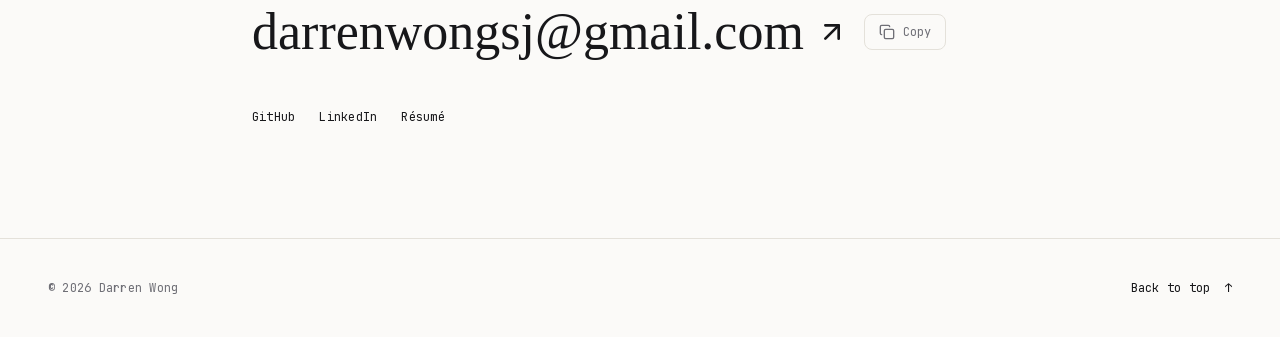
==== commit 0f8c29f6: "Self-host fonts; lead with the distinctive work Fonts now come from this repo instead of Google. fon" ====
--- a/index.html
+++ b/index.html
@@ -80,16 +80,18 @@
 }
 </script>
 
-<link rel="preconnect" href="https://fonts.googleapis.com">
-<link rel="preconnect" href="https://fonts.gstatic.com" crossorigin>
-<link href="https://fonts.googleapis.com/css2?family=Inter:wght@400;500;600&family=Instrument+Serif:ital@0;1&family=JetBrains+Mono:wght@400;500&display=swap" rel="stylesheet">
+<!-- Fonts are served from this repo, not from Google — see the top of
+     css/styles.css for why. Preloading the two that render first stops the
+     browser waiting to discover them inside the stylesheet. -->
+<link rel="preload" href="assets/fonts/inter-variable.woff2" as="font" type="font/woff2" crossorigin>
+<link rel="preload" href="assets/fonts/instrument-serif-400.woff2" as="font" type="font/woff2" crossorigin>
 
 <!-- Two stylesheets, no JavaScript libraries.
        layout.css  grid, spacing, breakpoints  (the Tailwind class names, precompiled)
        styles.css  colour, type, components     (the design system)
      Bump the ?v= number after a big CSS change so browsers refetch. -->
 <link rel="stylesheet" href="css/layout.css?v=1">
-<link rel="stylesheet" href="css/styles.css?v=11">
+<link rel="stylesheet" href="css/styles.css?v=13">
 <noscript><style>[data-reveal]{opacity:1!important;transform:none!important}</style></noscript>
 
 <!-- Applies your saved theme before first paint so there is no flash. -->
@@ -183,7 +185,7 @@
     <aside data-reveal class="lg:col-span-4 side-panel">
       <div class="side-row flex items-center gap-2.5">
         <span class="status-dot"></span>
-          <span class="meta">Open to Summer 2027 internships and graduate roles</span>
+          <span class="meta">Open to 2027 internships &amp; graduate roles</span>
       </div>
       <div class="side-row">
         <p class="meta mb-1.5">Currently</p>
@@ -295,56 +297,10 @@
     <div class="lg:col-span-10">
 
       <!-- ---------------------------------------------------------------
-           PROJECT 1 — Library Management System
-           Stack read from backend/pom.xml and frontend/package.json.
-           Test count: 98 unit (surefire) + 71 integration (failsafe) = 169.
+           PROJECT 1 — Crop Pest Detection
            --------------------------------------------------------------- -->
       <article data-reveal class="row grid lg:grid-cols-12 gap-x-8 gap-y-6">
         <p class="lg:col-span-1 row-num">01</p>
-
-        <div class="lg:col-span-7">
-          <a href="https://github.com/dsjwong/library-management-system" class="row-title">
-            <h3 class="h3">Library Management System</h3>
-            <svg class="w-4 h-4" viewBox="0 0 24 24" fill="none" stroke="currentColor" stroke-width="2" stroke-linecap="round" stroke-linejoin="round" aria-hidden="true"><path d="M7 7h10v10"/><path d="M7 17 17 7"/></svg>
-          </a>
-          <p class="body mt-3">
-            Catalogue, borrowing and returns, reservations, fines, and role-based access for
-            members, librarians and administrators. Built as a six-person team project, then
-            substantially reworked afterwards: JWT authentication, Flyway-managed schema
-            migrations, and an integration suite that runs against a real PostgreSQL container
-            rather than an in-memory stand-in.
-          </p>
-          <div class="flex flex-wrap gap-2 mt-5">
-            <span class="tag">Java 17</span>
-            <span class="tag">Spring Boot</span>
-            <span class="tag">Spring Security</span>
-            <span class="tag">PostgreSQL</span>
-            <span class="tag">Flyway</span>
-            <span class="tag">Testcontainers</span>
-            <span class="tag">React 18</span>
-            <span class="tag">Vite</span>
-            <span class="tag">Docker</span>
-          </div>
-        </div>
-
-        <div class="lg:col-span-4 flex gap-10 lg:justify-end">
-          <div>
-            <p class="metric-value">169</p>
-            <p class="metric-label">tests passing</p>
-          </div>
-          <div>
-            <p class="metric-value">3</p>
-            <p class="metric-label">user roles</p>
-          </div>
-        </div>
-      </article>
-
-
-      <!-- ---------------------------------------------------------------
-           PROJECT 2 — Crop Pest Detection
-           --------------------------------------------------------------- -->
-      <article data-reveal class="row grid lg:grid-cols-12 gap-x-8 gap-y-6">
-        <p class="lg:col-span-1 row-num">02</p>
 
         <div class="lg:col-span-7">
           <a href="https://github.com/dsjwong/cv-crop-pest-object-detection-benchmarking" class="row-title">
@@ -383,13 +339,13 @@
 
 
       <!-- ---------------------------------------------------------------
-           PROJECT 3 — StockAgent
+           PROJECT 2 — StockAgent
            The repository is PRIVATE, so this row deliberately has no link.
            Make the repo public and this becomes an <a class="row-title">
            like the others.
            --------------------------------------------------------------- -->
       <article data-reveal class="row grid lg:grid-cols-12 gap-x-8 gap-y-6">
-        <p class="lg:col-span-1 row-num">03</p>
+        <p class="lg:col-span-1 row-num">02</p>
 
         <div class="lg:col-span-7">
           <div class="row-title">
@@ -423,6 +379,53 @@
 
 
       <!-- ---------------------------------------------------------------
+           PROJECT 3 — Library Management System
+           Stack read from backend/pom.xml and frontend/package.json.
+           Test count: 98 unit (surefire) + 71 integration (failsafe) = 169.
+           --------------------------------------------------------------- -->
+      <article data-reveal class="row grid lg:grid-cols-12 gap-x-8 gap-y-6">
+        <p class="lg:col-span-1 row-num">03</p>
+
+        <div class="lg:col-span-7">
+          <a href="https://github.com/dsjwong/library-management-system" class="row-title">
+            <h3 class="h3">Library Management System</h3>
+            <svg class="w-4 h-4" viewBox="0 0 24 24" fill="none" stroke="currentColor" stroke-width="2" stroke-linecap="round" stroke-linejoin="round" aria-hidden="true"><path d="M7 7h10v10"/><path d="M7 17 17 7"/></svg>
+          </a>
+          <p class="body mt-3">
+            169 tests — 98 unit and 71 integration, the integration suite running against a
+            real PostgreSQL container rather than an in-memory stand-in — over a schema
+            managed entirely by Flyway migrations, with JWT authentication and role-based
+            access across three user types. Started as a six-person team project and was
+            substantially reworked afterwards. The domain is an ordinary one: catalogue,
+            borrowing, reservations and fines.
+          </p>
+          <div class="flex flex-wrap gap-2 mt-5">
+            <span class="tag">Java 17</span>
+            <span class="tag">Spring Boot</span>
+            <span class="tag">Spring Security</span>
+            <span class="tag">PostgreSQL</span>
+            <span class="tag">Flyway</span>
+            <span class="tag">Testcontainers</span>
+            <span class="tag">React 18</span>
+            <span class="tag">Vite</span>
+            <span class="tag">Docker</span>
+          </div>
+        </div>
+
+        <div class="lg:col-span-4 flex gap-10 lg:justify-end">
+          <div>
+            <p class="metric-value">169</p>
+            <p class="metric-label">tests passing</p>
+          </div>
+          <div>
+            <p class="metric-value">3</p>
+            <p class="metric-label">user roles</p>
+          </div>
+        </div>
+      </article>
+
+
+      <!-- ---------------------------------------------------------------
            PROJECT 4 — Safe RL
            --------------------------------------------------------------- -->
       <article data-reveal class="row grid lg:grid-cols-12 gap-x-8 gap-y-6">
@@ -454,11 +457,17 @@
       </article>
 
 
-      <!-- ---------------------------------------------------------------
-           BLANK TEMPLATE. Copy this whole article element to add a project,
-           paste it above, then delete the style="display:none" from the copy.
-           --------------------------------------------------------------- -->
-      <article class="row grid lg:grid-cols-12 gap-x-8 gap-y-6" style="display:none">
+      <!-- ===================================================================
+           BLANK PROJECT TEMPLATE
+
+           To add a project: copy the markup below, paste it above this
+           comment, and remove the surrounding comment markers from the copy.
+           Then set the row number and fill in the content.
+
+           It is kept commented rather than hidden with CSS so that the
+           placeholder GitHub link is not in the page for a crawler to follow.
+
+      <article class="row grid lg:grid-cols-12 gap-x-8 gap-y-6">
         <p class="lg:col-span-1 row-num">00</p>
         <div class="lg:col-span-7">
           <a href="https://github.com/dsjwong/REPO" class="row-title">
@@ -476,6 +485,7 @@
           <div><p class="metric-value">00</p><p class="metric-label">metric</p></div>
         </div>
       </article>
+           =================================================================== -->
 
       <div data-reveal class="mt-10">
         <!-- EDIT: your GitHub username -->
--- a/css/styles.css
+++ b/css/styles.css
@@ -1,3 +1,57 @@
+/* ==========================================================================
+   FONTS  —  self-hosted
+   ==========================================================================
+
+   These files are served from this repo rather than from Google Fonts. Three
+   reasons, in order of how much they matter here:
+
+   1. fonts.googleapis.com is BLOCKED IN MAINLAND CHINA. Loading fonts from
+      Google means anyone viewing from the mainland waits for a request that
+      never completes, then sees the page in fallback system fonts. Given
+      where you are applying, that is not a hypothetical audience.
+   2. Speed. Google Fonts costs two extra DNS lookups and two extra TLS
+      handshakes to two more hosts before a single glyph arrives. Self-hosted
+      fonts come down the connection the page is already using.
+   3. Privacy. Requesting fonts from Google hands every visitor's IP address
+      to Google. German courts have ruled that this breaches GDPR when done
+      without consent.
+
+   Inter is a VARIABLE font: one 47 KB file covers every weight from 400 to
+   600, where three separate static weights would have cost 138 KB.
+
+   font-display: swap means text is painted immediately in the fallback font
+   and re-painted when the real one arrives — the page is never invisible
+   while a font loads.
+
+   To change a typeface: download the .woff2 from the foundry, drop it in
+   assets/fonts/, and edit the src and font-family below.
+   ========================================================================== */
+
+@font-face {
+  font-family: "Inter";
+  font-style: normal;
+  font-weight: 400 600;                  /* variable range, not a single weight */
+  font-display: swap;
+  src: url("../assets/fonts/inter-variable.woff2") format("woff2");
+}
+
+@font-face {
+  font-family: "Instrument Serif";
+  font-style: normal;
+  font-weight: 400;
+  font-display: swap;
+  src: url("../assets/fonts/instrument-serif-400.woff2") format("woff2");
+}
+
+@font-face {
+  font-family: "JetBrains Mono";
+  font-style: normal;
+  font-weight: 400;
+  font-display: swap;
+  src: url("../assets/fonts/jetbrains-mono-400.woff2") format("woff2");
+}
+
+
 /* ==========================================================================
    styles.css  —  the design system
    ==========================================================================
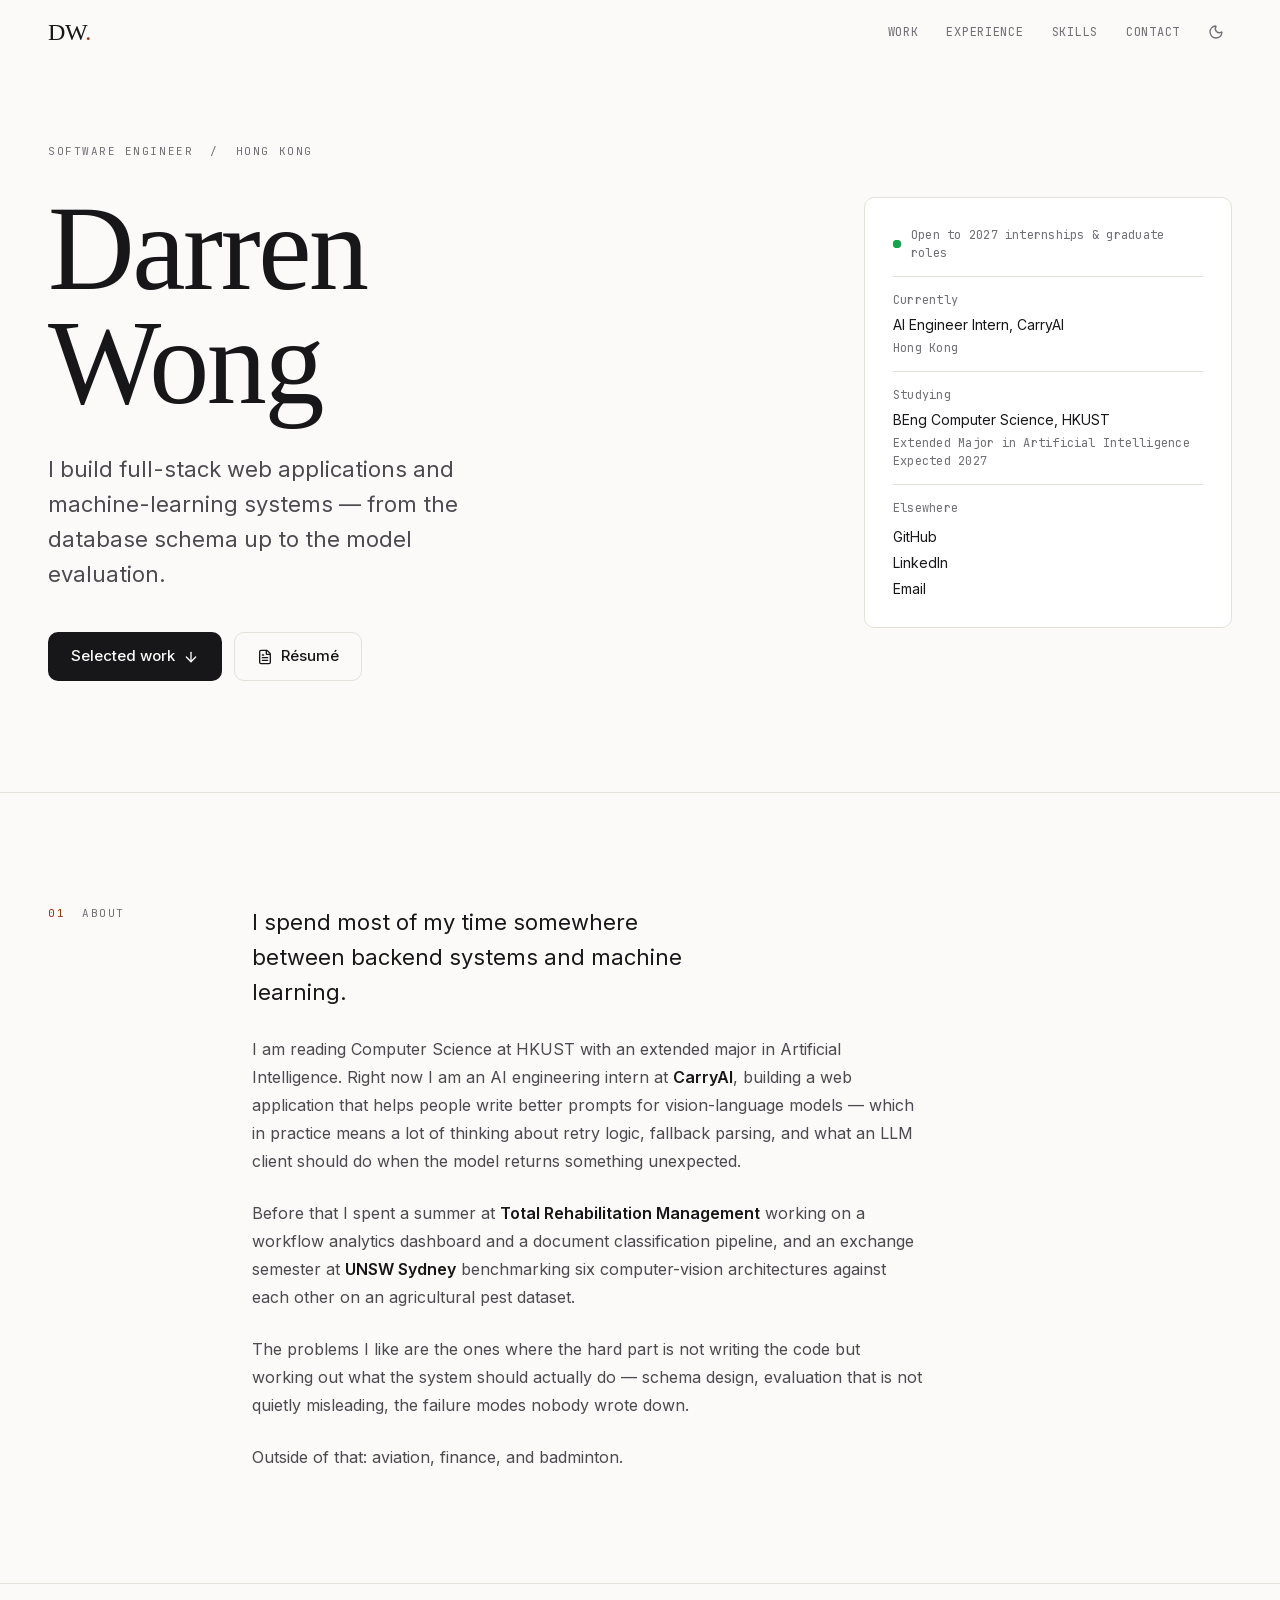
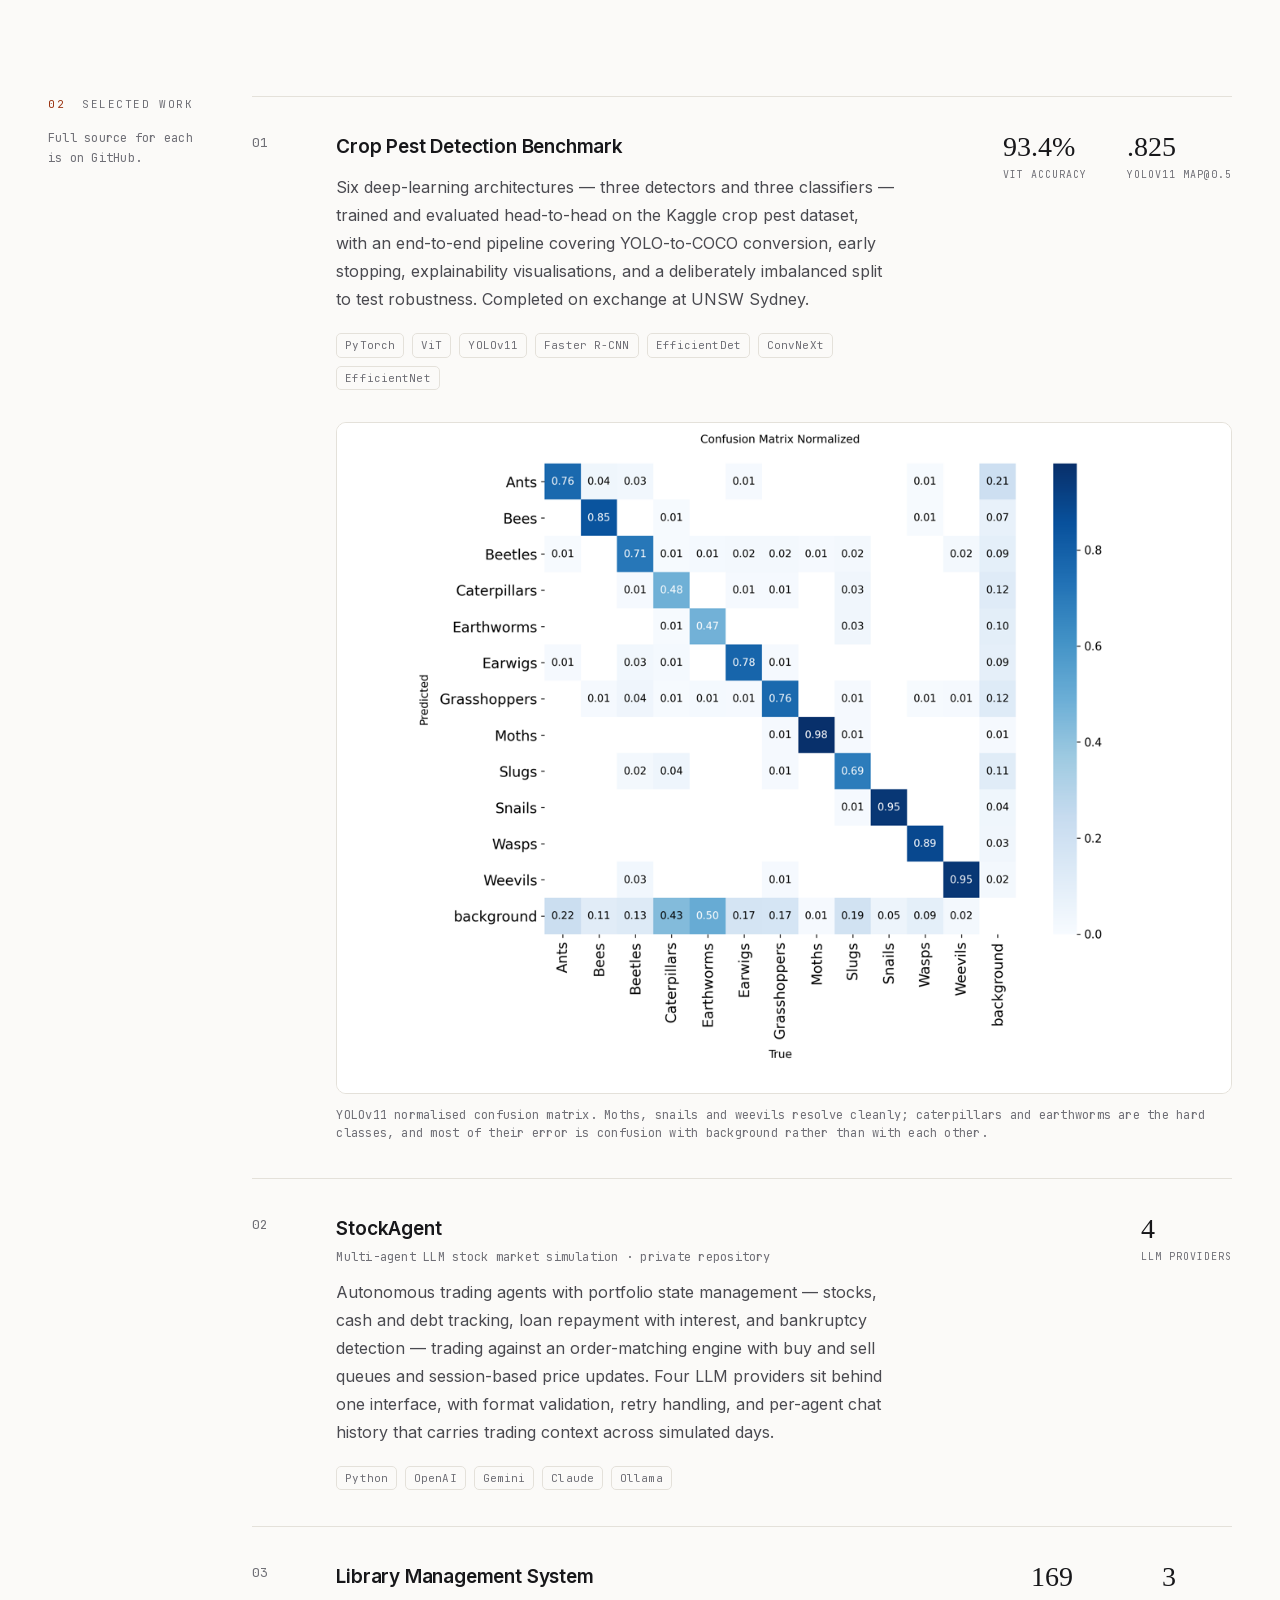
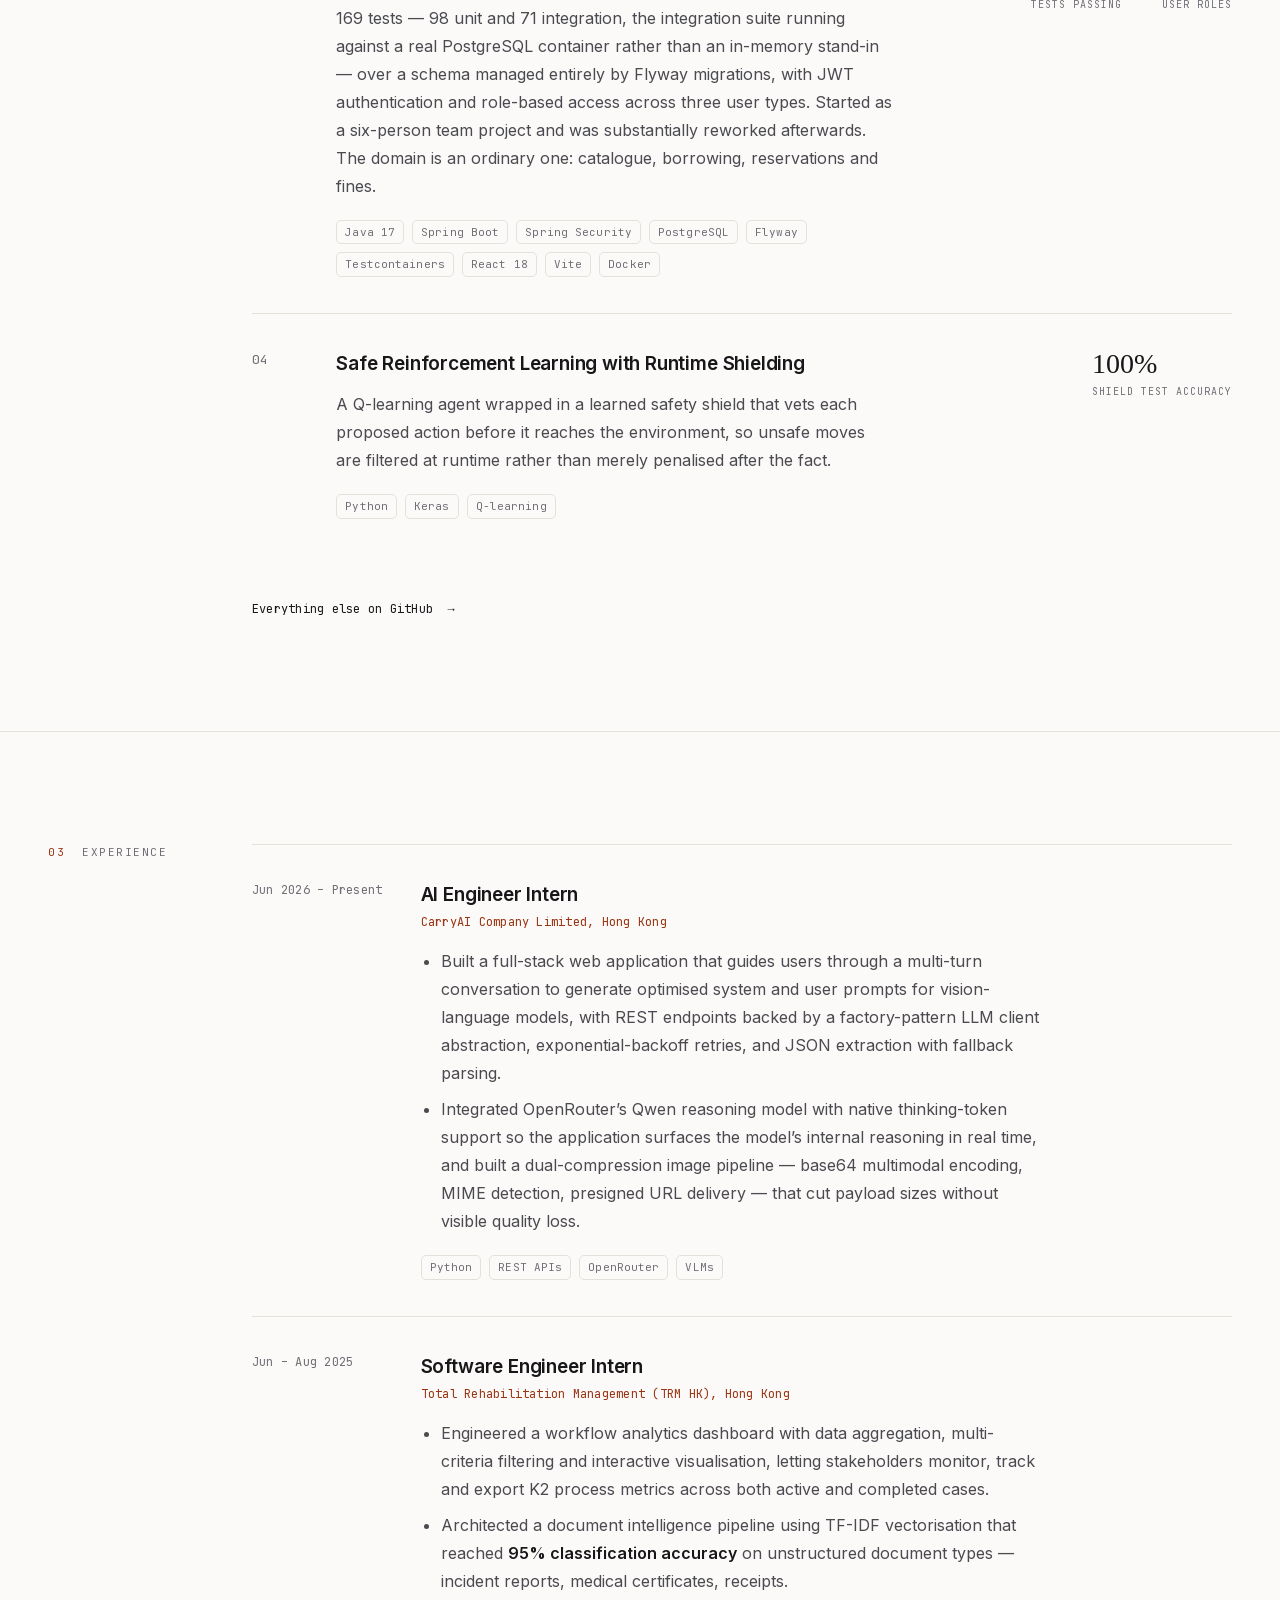
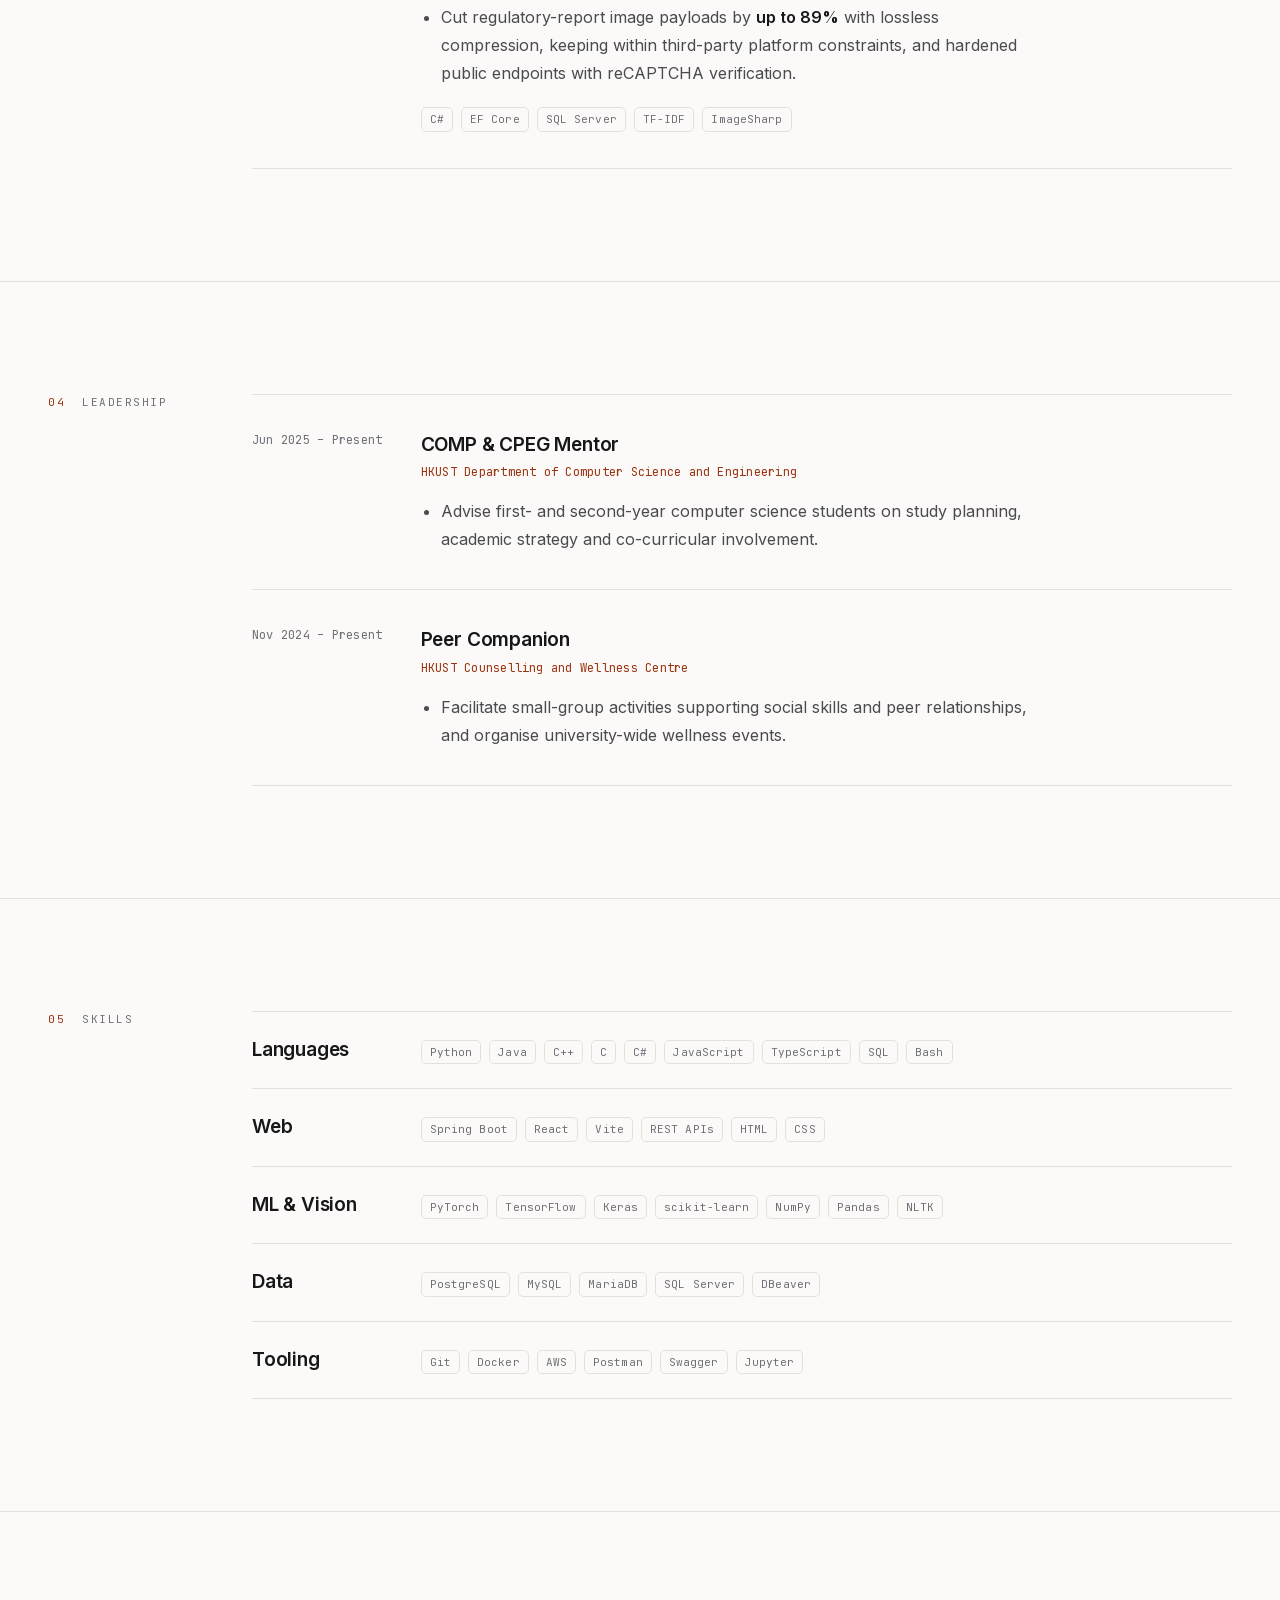
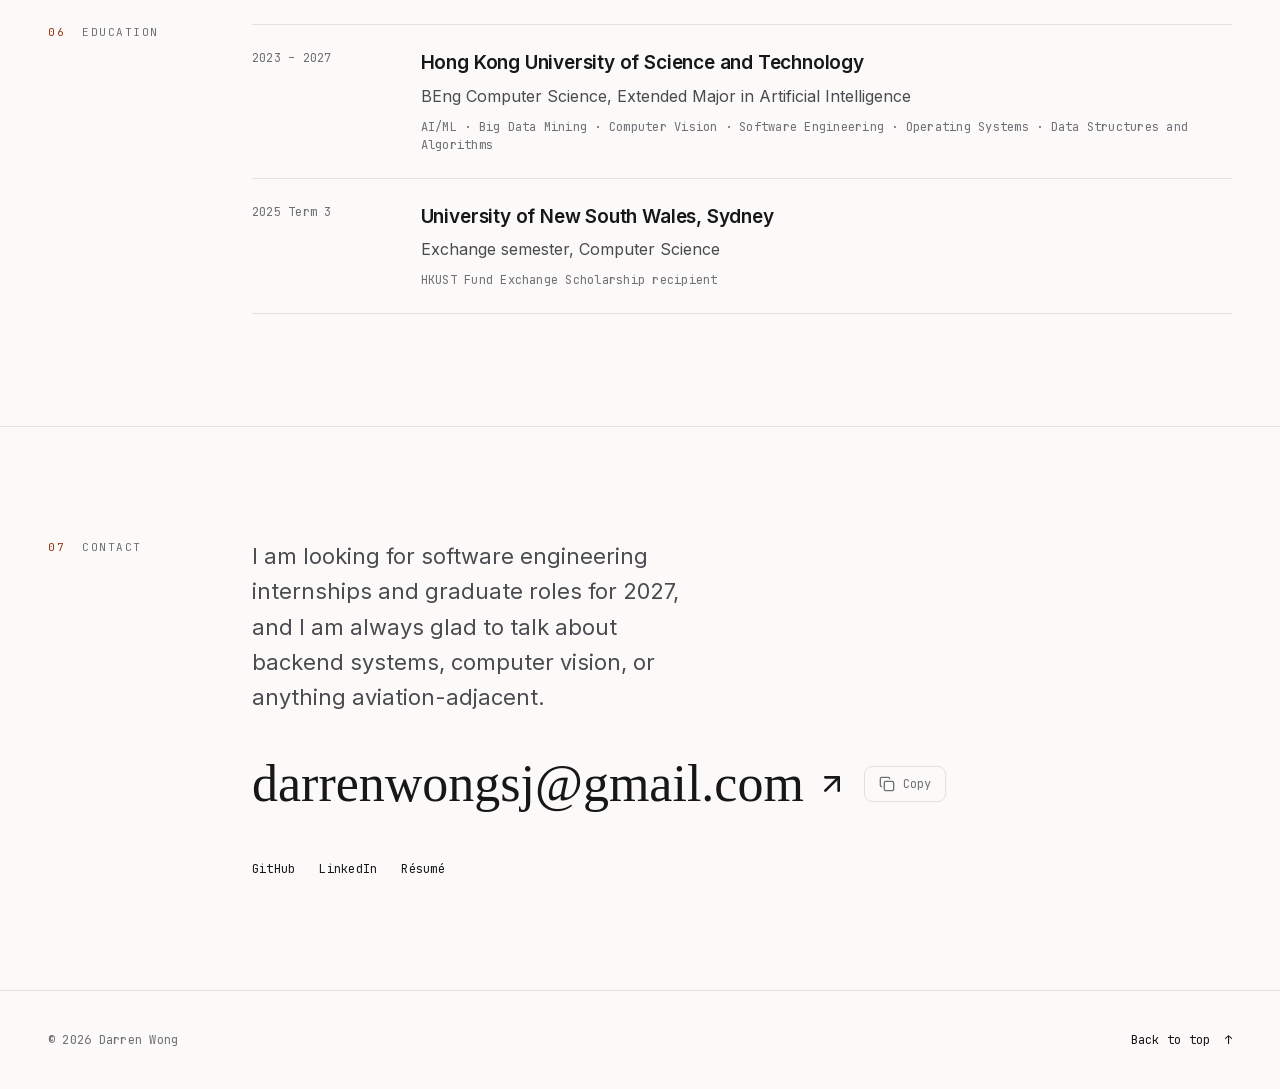
==== commit 4373e38d: "Add a real result figure to the lead project The crop-pest card had numbers but no picture. It now c" ====
--- a/index.html
+++ b/index.html
@@ -90,8 +90,8 @@
        layout.css  grid, spacing, breakpoints  (the Tailwind class names, precompiled)
        styles.css  colour, type, components     (the design system)
      Bump the ?v= number after a big CSS change so browsers refetch. -->
-<link rel="stylesheet" href="css/layout.css?v=1">
-<link rel="stylesheet" href="css/styles.css?v=13">
+<link rel="stylesheet" href="css/layout.css?v=3">
+<link rel="stylesheet" href="css/styles.css?v=14">
 <noscript><style>[data-reveal]{opacity:1!important;transform:none!important}</style></noscript>
 
 <!-- Applies your saved theme before first paint so there is no flash. -->
@@ -335,6 +335,23 @@
             <p class="metric-label">YOLOv11 mAP@0.5</p>
           </div>
         </div>
+
+        <!-- A real result from the repo, not decoration. loading="lazy" means it
+             is only fetched when the reader scrolls near it, so it costs nothing
+             on first paint. To add a figure to another project, copy this block. -->
+        <figure class="lg:col-span-11 lg:col-start-2 mt-2">
+          <a href="assets/img/pest-confusion-matrix.png"
+             aria-label="Open the confusion matrix at full size">
+            <img src="assets/img/pest-confusion-matrix.png" loading="lazy" decoding="async"
+                 width="1100" height="825" class="figure-img"
+                 alt="Normalised confusion matrix for the YOLOv11 detector across twelve pest classes. Moths 0.98, Snails 0.95, Weevils 0.95, Wasps 0.89, Bees 0.85, down to Caterpillars 0.48 and Earthworms 0.47.">
+          </a>
+          <figcaption class="meta mt-3">
+            YOLOv11 normalised confusion matrix. Moths, snails and weevils resolve cleanly;
+            caterpillars and earthworms are the hard classes, and most of their error is
+            confusion with background rather than with each other.
+          </figcaption>
+        </figure>
       </article>
 
 
--- a/css/layout.css
+++ b/css/layout.css
@@ -183,6 +183,9 @@
   .lg\:col-span-7  { grid-column: span 7  / span 7;  }
   .lg\:col-span-8  { grid-column: span 8  / span 8;  }
   .lg\:col-span-10 { grid-column: span 10 / span 10; }
+  .lg\:col-span-11 { grid-column: span 11 / span 11; }
+
+  .lg\:col-start-2 { grid-column-start: 2; }
 
   .lg\:justify-end { justify-content: flex-end; }
   .lg\:sticky      { position: sticky; }
--- a/css/styles.css
+++ b/css/styles.css
@@ -439,6 +439,17 @@
 .row:hover .row-title svg { opacity: 1; transform: none; }
 
 
+/* Figures inside a project row. */
+.figure-img {
+  width: 100%; height: auto;
+  border: 1px solid var(--line);
+  border-radius: var(--radius);
+  background: #fff;               /* the matrix is drawn on white */
+  transition: border-color .3s var(--ease);
+}
+.row:hover .figure-img { border-color: color-mix(in srgb, var(--accent) 35%, var(--line)); }
+
+
 /* --------------------------------------------------------------------------
    9. SCROLL REVEAL
    --------------------------------------------------------------------------
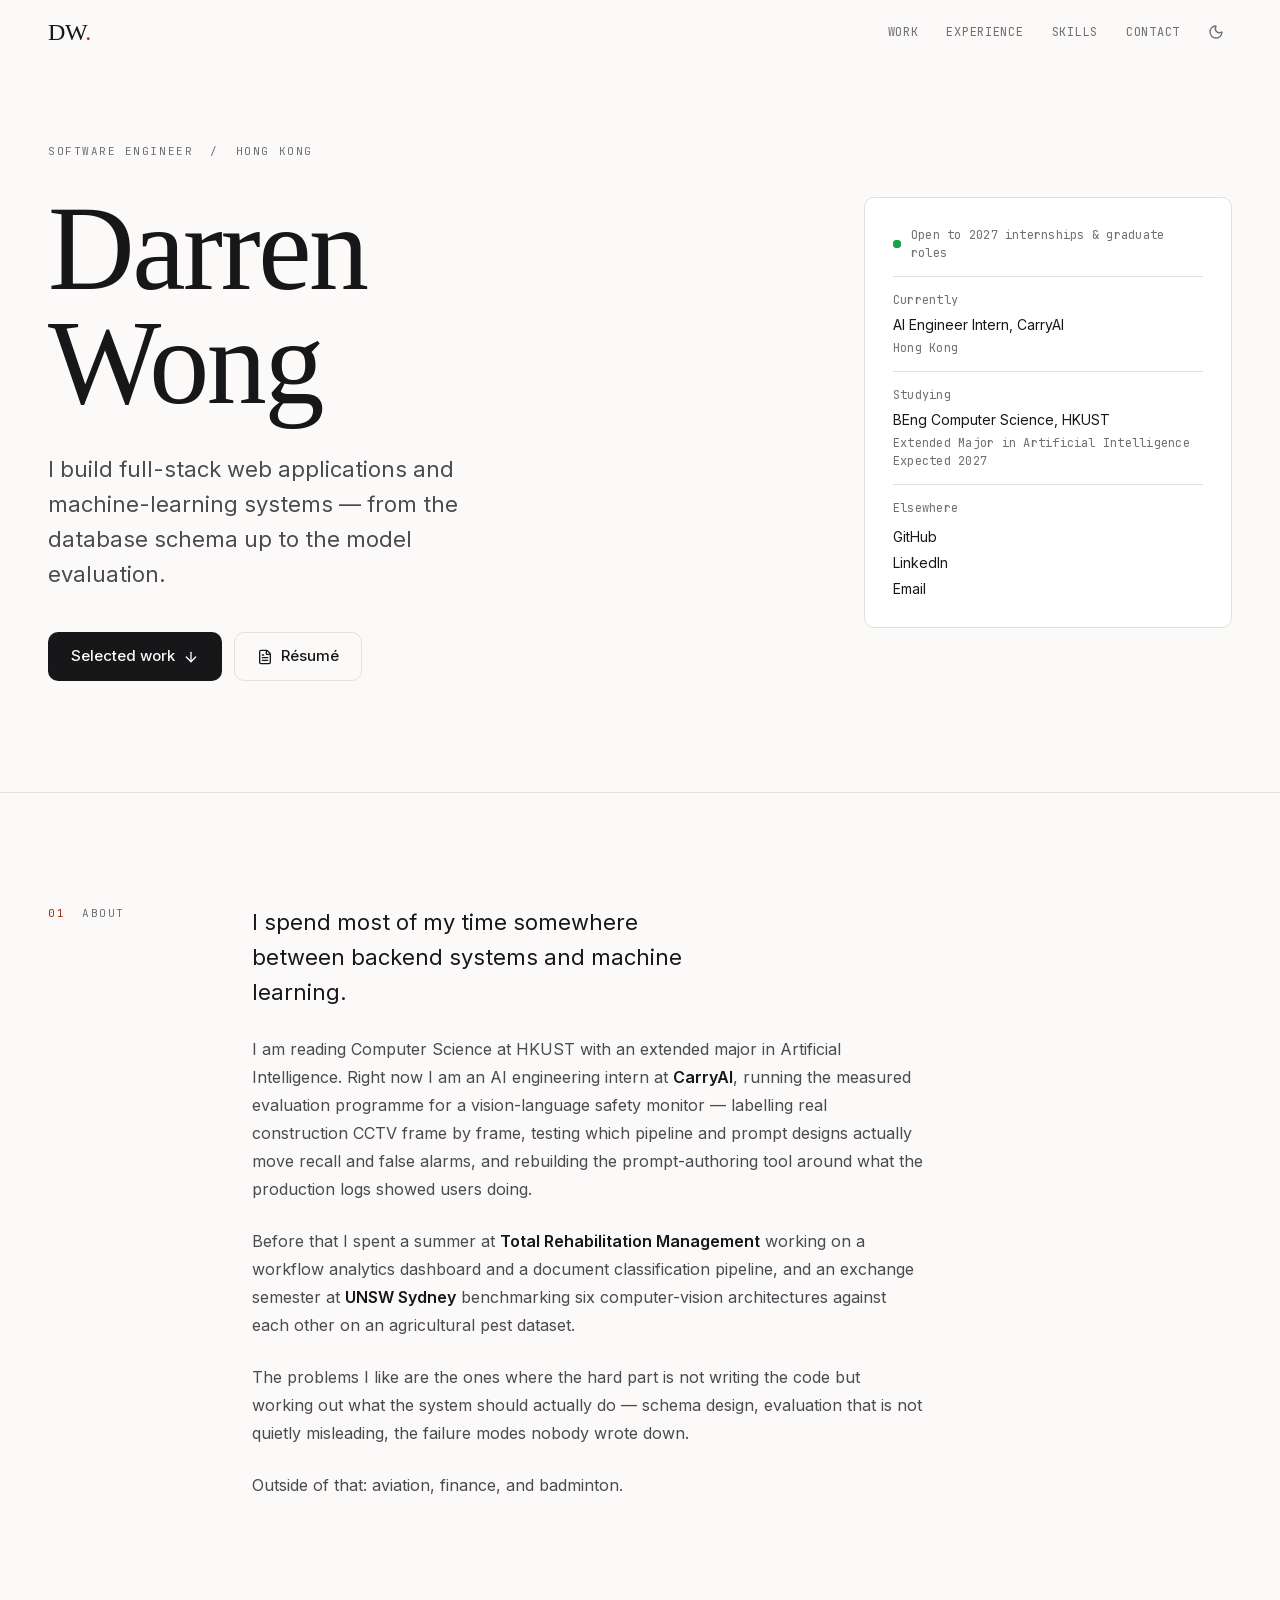
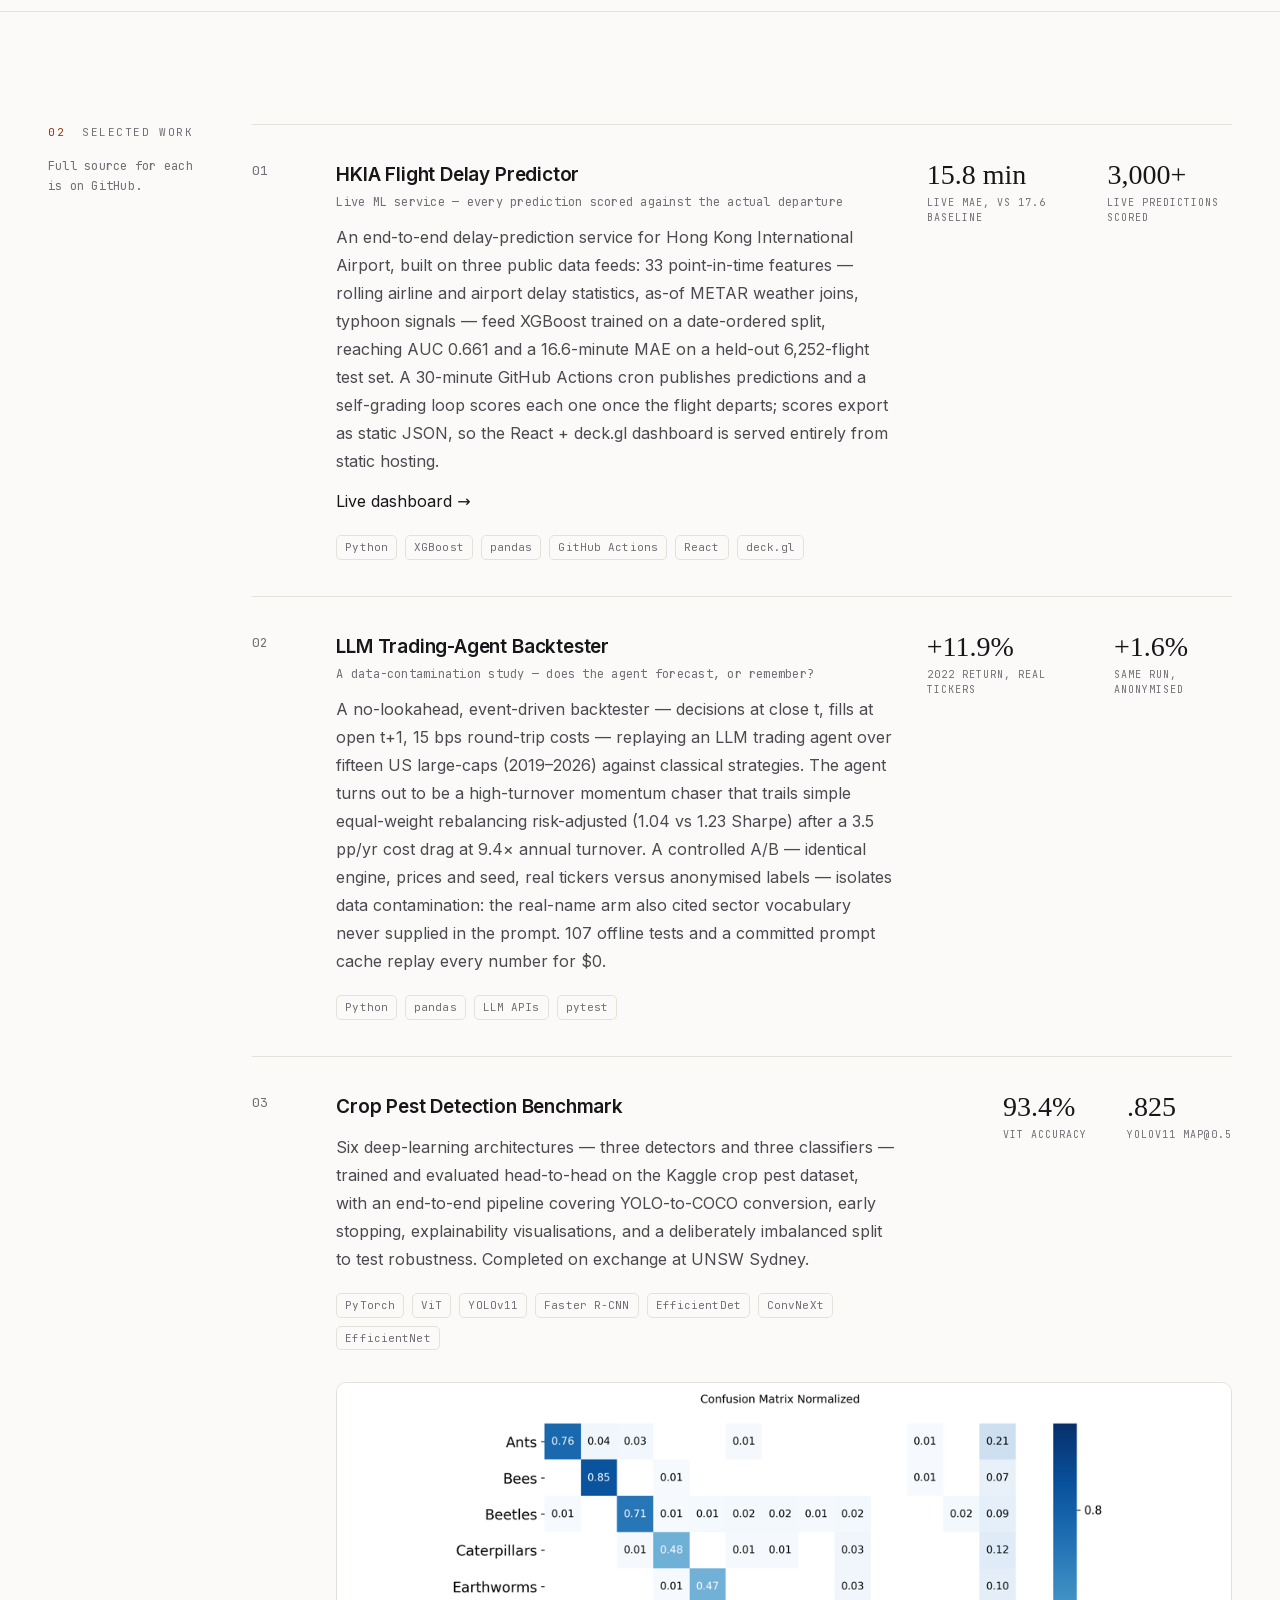
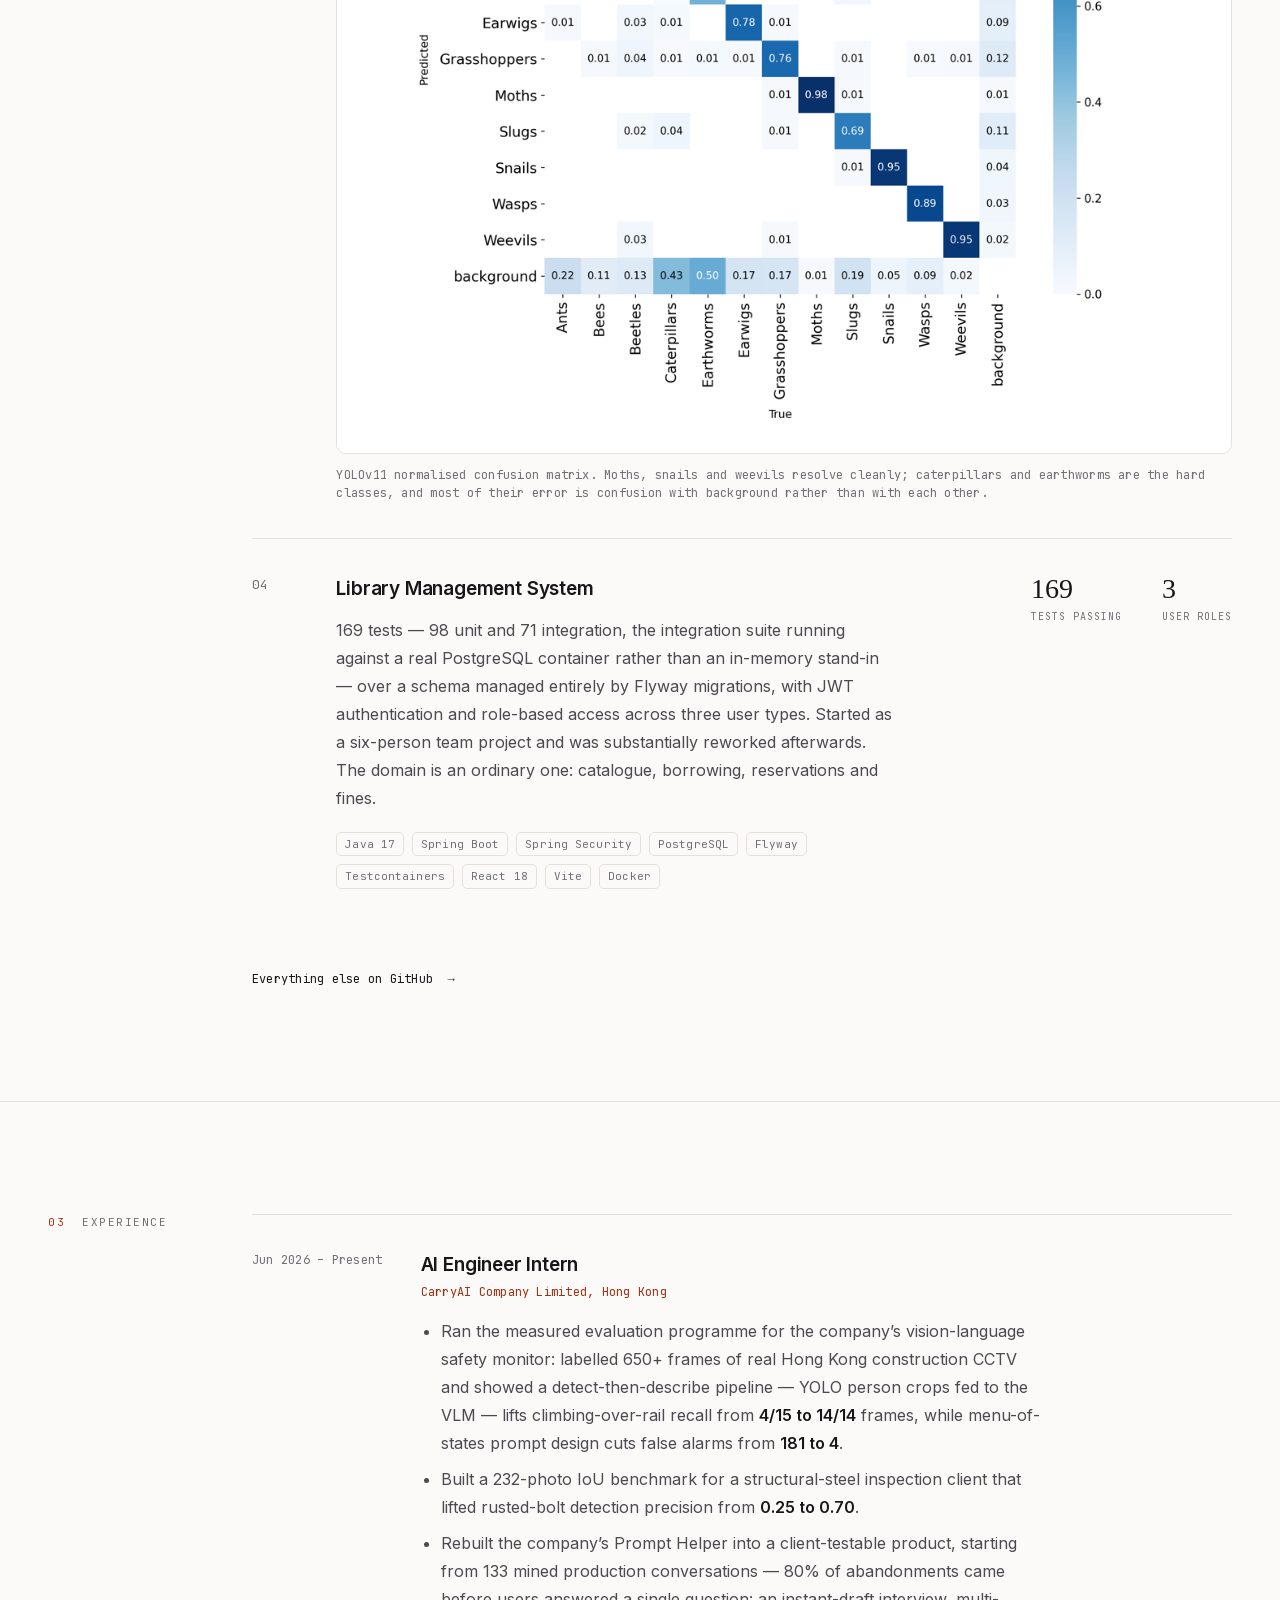
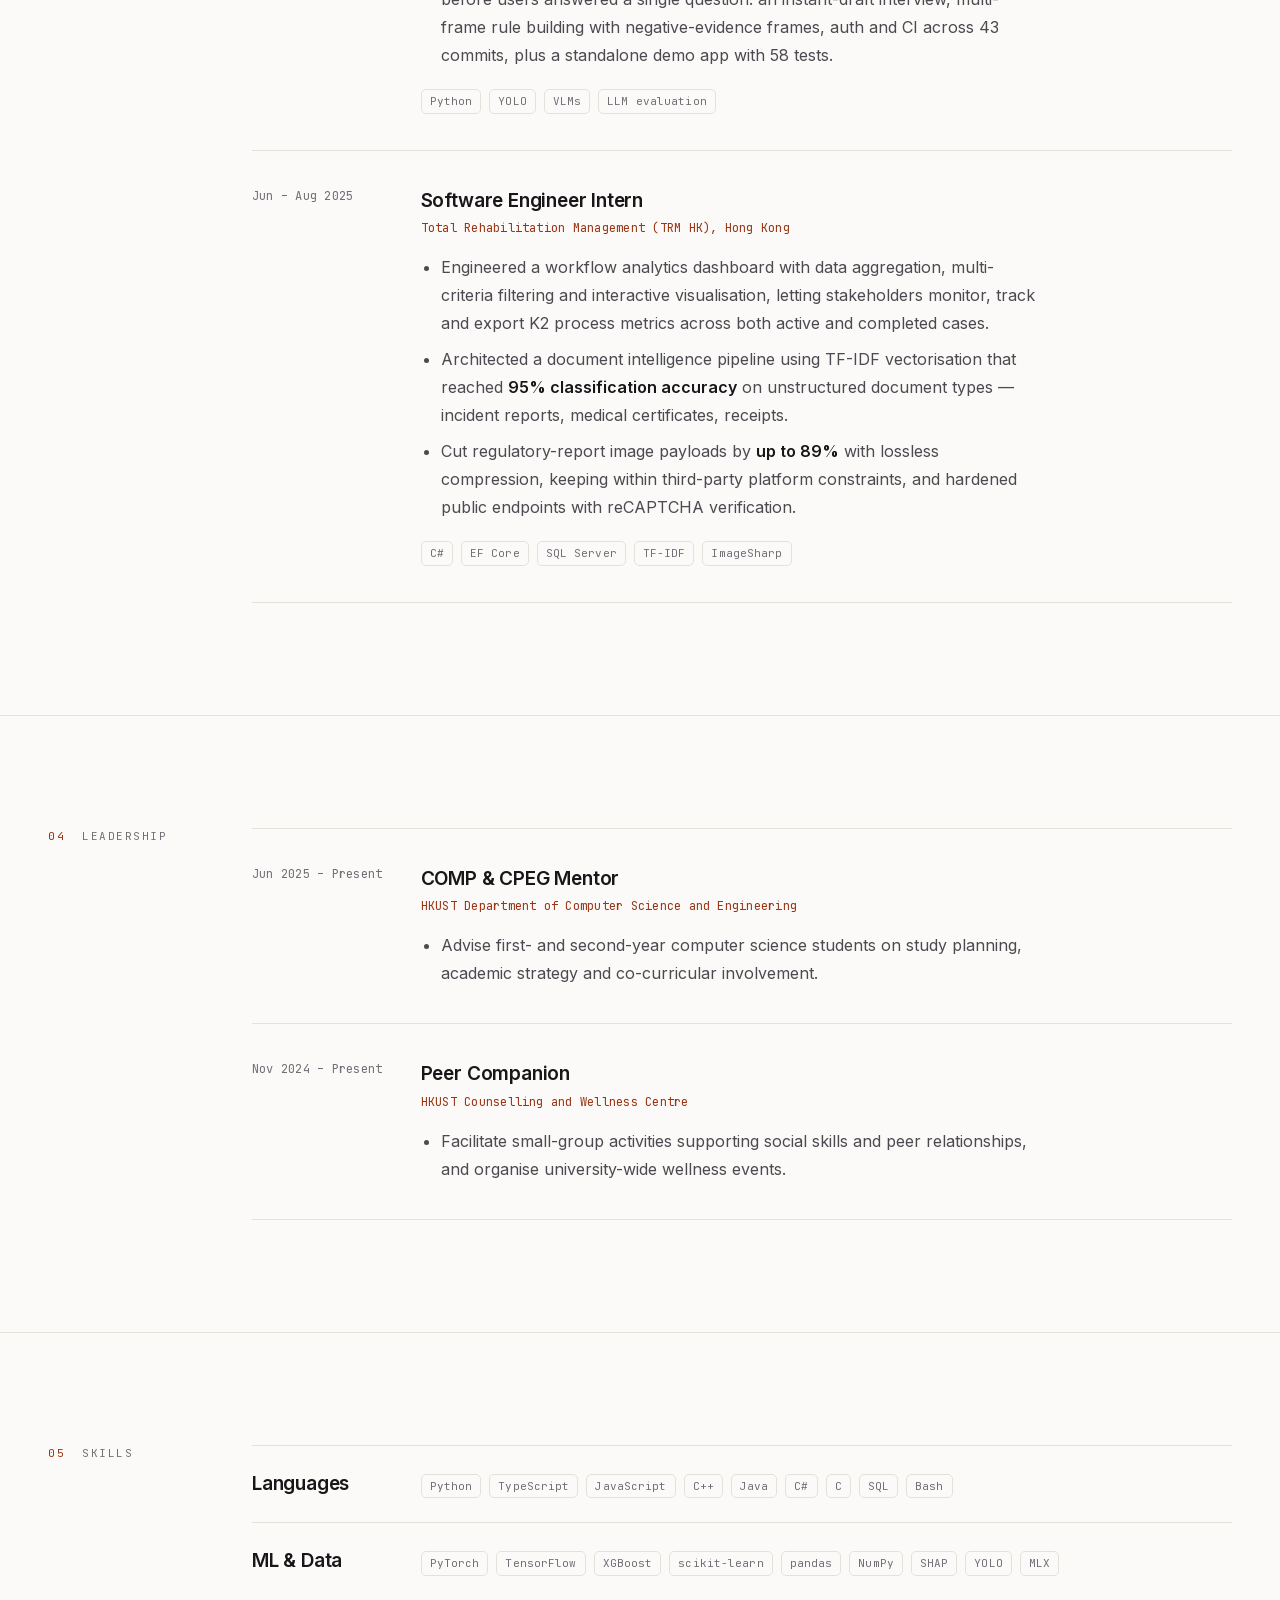
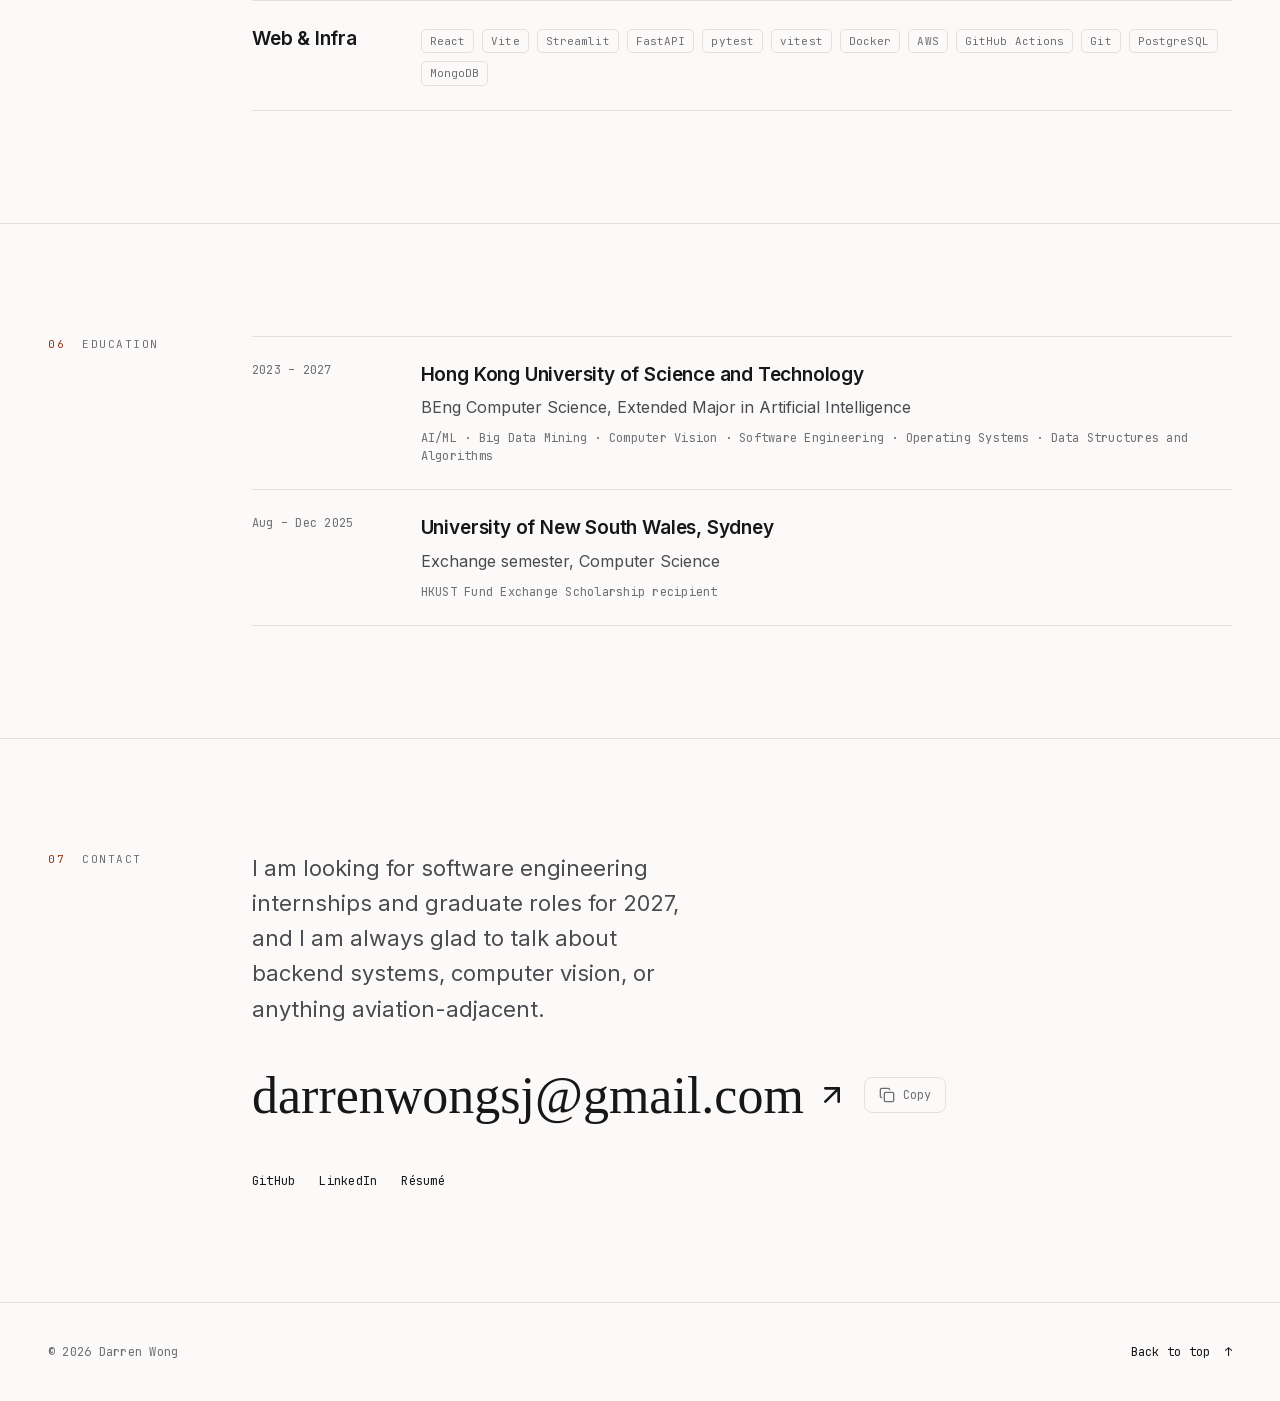
==== commit 35f5c54b: "Update from the CV of 26 August 2026 Projects now lead with the two live, measured pieces of work: t" ====
--- a/index.html
+++ b/index.html
@@ -71,7 +71,7 @@
   ],
   "knowsAbout": [
     "Software Engineering", "Full-stack Development", "Machine Learning",
-    "Computer Vision", "Java", "Spring Boot", "Python", "PyTorch", "React"
+    "Computer Vision", "Python", "TypeScript", "PyTorch", "XGBoost", "React"
   ],
   "sameAs": [
     "https://github.com/dsjwong",
@@ -240,10 +240,10 @@
         <p>
           I am reading Computer Science at HKUST with an extended major in Artificial
           Intelligence. Right now I am an AI engineering intern at <strong>CarryAI</strong>,
-          building a web application that helps people write better prompts for
-          vision-language models — which in practice means a lot of thinking about retry
-          logic, fallback parsing, and what an LLM client should do when the model returns
-          something unexpected.
+          running the measured evaluation programme for a vision-language safety monitor —
+          labelling real construction CCTV frame by frame, testing which pipeline and
+          prompt designs actually move recall and false alarms, and rebuilding the
+          prompt-authoring tool around what the production logs showed users doing.
         </p>
         <p>
           Before that I spent a summer at <strong>Total Rehabilitation Management</strong>
@@ -297,10 +297,106 @@
     <div class="lg:col-span-10">
 
       <!-- ---------------------------------------------------------------
-           PROJECT 1 — Crop Pest Detection
+           PROJECT 1 — HKIA Flight Delay Predictor
+           Live service. The repo is public; the dashboard is static JSON +
+           React on GitHub Pages. Live numbers come from the self-grading
+           evaluation loop, read 2026-08.
            --------------------------------------------------------------- -->
       <article data-reveal class="row grid lg:grid-cols-12 gap-x-8 gap-y-6">
         <p class="lg:col-span-1 row-num">01</p>
+
+        <div class="lg:col-span-7">
+          <a href="https://github.com/dsjwong/hkia-delay-predictor" class="row-title">
+            <h3 class="h3">HKIA Flight Delay Predictor</h3>
+            <svg class="w-4 h-4" viewBox="0 0 24 24" fill="none" stroke="currentColor" stroke-width="2" stroke-linecap="round" stroke-linejoin="round" aria-hidden="true"><path d="M7 7h10v10"/><path d="M7 17 17 7"/></svg>
+          </a>
+          <p class="meta mt-1">Live ML service — every prediction scored against the actual departure</p>
+          <p class="body mt-3">
+            An end-to-end delay-prediction service for Hong Kong International Airport,
+            built on three public data feeds: 33 point-in-time features — rolling airline
+            and airport delay statistics, as-of METAR weather joins, typhoon signals —
+            feed XGBoost trained on a date-ordered split, reaching AUC 0.661 and a
+            16.6-minute MAE on a held-out 6,252-flight test set. A 30-minute GitHub
+            Actions cron publishes predictions and a self-grading loop scores each one
+            once the flight departs; scores export as static JSON, so the React +
+            deck.gl dashboard is served entirely from static hosting.
+          </p>
+          <p class="body mt-3">
+            <a href="https://darrenwongsj.dev/hkia-delay-predictor/" class="link">Live dashboard &rarr;</a>
+          </p>
+          <div class="flex flex-wrap gap-2 mt-5">
+            <span class="tag">Python</span>
+            <span class="tag">XGBoost</span>
+            <span class="tag">pandas</span>
+            <span class="tag">GitHub Actions</span>
+            <span class="tag">React</span>
+            <span class="tag">deck.gl</span>
+          </div>
+        </div>
+
+        <div class="lg:col-span-4 flex gap-10 lg:justify-end">
+          <div>
+            <p class="metric-value">15.8 min</p>
+            <p class="metric-label">live MAE, vs 17.6 baseline</p>
+          </div>
+          <div>
+            <p class="metric-value">3,000+</p>
+            <p class="metric-label">live predictions scored</p>
+          </div>
+        </div>
+      </article>
+
+
+      <!-- ---------------------------------------------------------------
+           PROJECT 2 — LLM Trading-Agent Backtester
+           --------------------------------------------------------------- -->
+      <article data-reveal class="row grid lg:grid-cols-12 gap-x-8 gap-y-6">
+        <p class="lg:col-span-1 row-num">02</p>
+
+        <div class="lg:col-span-7">
+          <a href="https://github.com/dsjwong/stockagent-backtester" class="row-title">
+            <h3 class="h3">LLM Trading-Agent Backtester</h3>
+            <svg class="w-4 h-4" viewBox="0 0 24 24" fill="none" stroke="currentColor" stroke-width="2" stroke-linecap="round" stroke-linejoin="round" aria-hidden="true"><path d="M7 7h10v10"/><path d="M7 17 17 7"/></svg>
+          </a>
+          <p class="meta mt-1">A data-contamination study — does the agent forecast, or remember?</p>
+          <p class="body mt-3">
+            A no-lookahead, event-driven backtester — decisions at close t, fills at open
+            t+1, 15 bps round-trip costs — replaying an LLM trading agent over fifteen US
+            large-caps (2019&ndash;2026) against classical strategies. The agent turns out
+            to be a high-turnover momentum chaser that trails simple equal-weight
+            rebalancing risk-adjusted (1.04 vs 1.23 Sharpe) after a 3.5 pp/yr cost drag
+            at 9.4&times; annual turnover. A controlled A/B — identical engine, prices
+            and seed, real tickers versus anonymised labels — isolates data
+            contamination: the real-name arm also cited sector vocabulary never supplied
+            in the prompt. 107 offline tests and a committed prompt cache replay every
+            number for $0.
+          </p>
+          <div class="flex flex-wrap gap-2 mt-5">
+            <span class="tag">Python</span>
+            <span class="tag">pandas</span>
+            <span class="tag">LLM APIs</span>
+            <span class="tag">pytest</span>
+          </div>
+        </div>
+
+        <div class="lg:col-span-4 flex gap-10 lg:justify-end">
+          <div>
+            <p class="metric-value">+11.9%</p>
+            <p class="metric-label">2022 return, real tickers</p>
+          </div>
+          <div>
+            <p class="metric-value">+1.6%</p>
+            <p class="metric-label">same run, anonymised</p>
+          </div>
+        </div>
+      </article>
+
+
+      <!-- ---------------------------------------------------------------
+           PROJECT 3 — Crop Pest Detection
+           --------------------------------------------------------------- -->
+      <article data-reveal class="row grid lg:grid-cols-12 gap-x-8 gap-y-6">
+        <p class="lg:col-span-1 row-num">03</p>
 
         <div class="lg:col-span-7">
           <a href="https://github.com/dsjwong/cv-crop-pest-object-detection-benchmarking" class="row-title">
@@ -356,52 +452,12 @@
 
 
       <!-- ---------------------------------------------------------------
-           PROJECT 2 — StockAgent
-           The repository is PRIVATE, so this row deliberately has no link.
-           Make the repo public and this becomes an <a class="row-title">
-           like the others.
-           --------------------------------------------------------------- -->
-      <article data-reveal class="row grid lg:grid-cols-12 gap-x-8 gap-y-6">
-        <p class="lg:col-span-1 row-num">02</p>
-
-        <div class="lg:col-span-7">
-          <div class="row-title">
-            <h3 class="h3">StockAgent</h3>
-          </div>
-          <p class="meta mt-1">Multi-agent LLM stock market simulation · private repository</p>
-          <p class="body mt-3">
-            Autonomous trading agents with portfolio state management — stocks, cash and debt
-            tracking, loan repayment with interest, and bankruptcy detection — trading against
-            an order-matching engine with buy and sell queues and session-based price updates.
-            Four LLM providers sit behind one interface, with format validation, retry
-            handling, and per-agent chat history that carries trading context across
-            simulated days.
-          </p>
-          <div class="flex flex-wrap gap-2 mt-5">
-            <span class="tag">Python</span>
-            <span class="tag">OpenAI</span>
-            <span class="tag">Gemini</span>
-            <span class="tag">Claude</span>
-            <span class="tag">Ollama</span>
-          </div>
-        </div>
-
-        <div class="lg:col-span-4 flex gap-10 lg:justify-end">
-          <div>
-            <p class="metric-value">4</p>
-            <p class="metric-label">LLM providers</p>
-          </div>
-        </div>
-      </article>
-
-
-      <!-- ---------------------------------------------------------------
-           PROJECT 3 — Library Management System
+           PROJECT 4 — Library Management System
            Stack read from backend/pom.xml and frontend/package.json.
            Test count: 98 unit (surefire) + 71 integration (failsafe) = 169.
            --------------------------------------------------------------- -->
       <article data-reveal class="row grid lg:grid-cols-12 gap-x-8 gap-y-6">
-        <p class="lg:col-span-1 row-num">03</p>
+        <p class="lg:col-span-1 row-num">04</p>
 
         <div class="lg:col-span-7">
           <a href="https://github.com/dsjwong/library-management-system" class="row-title">
@@ -442,38 +498,6 @@
       </article>
 
 
-      <!-- ---------------------------------------------------------------
-           PROJECT 4 — Safe RL
-           --------------------------------------------------------------- -->
-      <article data-reveal class="row grid lg:grid-cols-12 gap-x-8 gap-y-6">
-        <p class="lg:col-span-1 row-num">04</p>
-
-        <div class="lg:col-span-7">
-          <a href="https://github.com/dsjwong/ai-safe-reinforcement-learning-shield" class="row-title">
-            <h3 class="h3">Safe Reinforcement Learning with Runtime Shielding</h3>
-            <svg class="w-4 h-4" viewBox="0 0 24 24" fill="none" stroke="currentColor" stroke-width="2" stroke-linecap="round" stroke-linejoin="round" aria-hidden="true"><path d="M7 7h10v10"/><path d="M7 17 17 7"/></svg>
-          </a>
-          <p class="body mt-3">
-            A Q-learning agent wrapped in a learned safety shield that vets each proposed
-            action before it reaches the environment, so unsafe moves are filtered at runtime
-            rather than merely penalised after the fact.
-          </p>
-          <div class="flex flex-wrap gap-2 mt-5">
-            <span class="tag">Python</span>
-            <span class="tag">Keras</span>
-            <span class="tag">Q-learning</span>
-          </div>
-        </div>
-
-        <div class="lg:col-span-4 flex gap-10 lg:justify-end">
-          <div>
-            <p class="metric-value">100%</p>
-            <p class="metric-label">shield test accuracy</p>
-          </div>
-        </div>
-      </article>
-
-
       <!-- ===================================================================
            BLANK PROJECT TEMPLATE
 
@@ -523,7 +547,7 @@
 
      Write each bullet as: did WHAT, using WHAT, producing WHAT RESULT.
 
-     All four entries come from your CV of 15 July 2026. Update them here when
+     Both entries come from your CV of 26 August 2026. Update them here when
      the CV changes, and keep the two in step.
      ========================================================================= -->
 <section id="experience" class="section">
@@ -541,21 +565,25 @@
           <h3 class="h3">AI Engineer Intern</h3>
           <p class="meta mt-1" style="color:var(--accent)">CarryAI Company Limited, Hong Kong</p>
           <ul class="body mt-4 space-y-2 list-disc pl-5">
-            <li>Built a full-stack web application that guides users through a multi-turn
-                conversation to generate optimised system and user prompts for vision-language
-                models, with REST endpoints backed by a factory-pattern LLM client abstraction,
-                exponential-backoff retries, and JSON extraction with fallback parsing.</li>
-            <li>Integrated OpenRouter&rsquo;s Qwen reasoning model with native thinking-token
-                support so the application surfaces the model&rsquo;s internal reasoning in real
-                time, and built a dual-compression image pipeline — base64 multimodal encoding,
-                MIME detection, presigned URL delivery — that cut payload sizes without visible
-                quality loss.</li>
+            <li>Ran the measured evaluation programme for the company&rsquo;s vision-language
+                safety monitor: labelled 650+ frames of real Hong Kong construction CCTV and
+                showed a detect-then-describe pipeline — YOLO person crops fed to the VLM —
+                lifts climbing-over-rail recall from <strong>4/15 to 14/14</strong> frames,
+                while menu-of-states prompt design cuts false alarms from
+                <strong>181 to 4</strong>.</li>
+            <li>Built a 232-photo IoU benchmark for a structural-steel inspection client that
+                lifted rusted-bolt detection precision from <strong>0.25 to 0.70</strong>.</li>
+            <li>Rebuilt the company&rsquo;s Prompt Helper into a client-testable product,
+                starting from 133 mined production conversations — 80% of abandonments came
+                before users answered a single question: an instant-draft interview,
+                multi-frame rule building with negative-evidence frames, auth and CI across
+                43 commits, plus a standalone demo app with 58 tests.</li>
           </ul>
           <div class="flex flex-wrap gap-2 mt-5">
             <span class="tag">Python</span>
-            <span class="tag">REST APIs</span>
-            <span class="tag">OpenRouter</span>
+            <span class="tag">YOLO</span>
             <span class="tag">VLMs</span>
+            <span class="tag">LLM evaluation</span>
           </div>
         </div>
       </article>
@@ -660,62 +688,47 @@
         <p class="lg:col-span-2 h3">Languages</p>
         <div class="lg:col-span-10 flex flex-wrap gap-2">
           <span class="tag">Python</span>
+          <span class="tag">TypeScript</span>
+          <span class="tag">JavaScript</span>
+          <span class="tag">C++</span>
           <span class="tag">Java</span>
-          <span class="tag">C++</span>
+          <span class="tag">C#</span>
           <span class="tag">C</span>
-          <span class="tag">C#</span>
-          <span class="tag">JavaScript</span>
-          <span class="tag">TypeScript</span>
           <span class="tag">SQL</span>
           <span class="tag">Bash</span>
         </div>
       </div>
 
       <div data-reveal class="row row-tight grid lg:grid-cols-12 gap-x-8 gap-y-3 items-baseline">
-        <p class="lg:col-span-2 h3">Web</p>
-        <div class="lg:col-span-10 flex flex-wrap gap-2">
-          <span class="tag">Spring Boot</span>
-          <span class="tag">React</span>
-          <span class="tag">Vite</span>
-          <span class="tag">REST APIs</span>
-          <span class="tag">HTML</span>
-          <span class="tag">CSS</span>
-        </div>
-      </div>
-
-      <div data-reveal class="row row-tight grid lg:grid-cols-12 gap-x-8 gap-y-3 items-baseline">
-        <p class="lg:col-span-2 h3">ML &amp; Vision</p>
+        <p class="lg:col-span-2 h3">ML &amp; Data</p>
         <div class="lg:col-span-10 flex flex-wrap gap-2">
           <span class="tag">PyTorch</span>
           <span class="tag">TensorFlow</span>
-          <span class="tag">Keras</span>
+          <span class="tag">XGBoost</span>
           <span class="tag">scikit-learn</span>
+          <span class="tag">pandas</span>
           <span class="tag">NumPy</span>
-          <span class="tag">Pandas</span>
-          <span class="tag">NLTK</span>
+          <span class="tag">SHAP</span>
+          <span class="tag">YOLO</span>
+          <span class="tag">MLX</span>
         </div>
       </div>
 
       <div data-reveal class="row row-tight grid lg:grid-cols-12 gap-x-8 gap-y-3 items-baseline">
-        <p class="lg:col-span-2 h3">Data</p>
+        <p class="lg:col-span-2 h3">Web &amp; Infra</p>
         <div class="lg:col-span-10 flex flex-wrap gap-2">
-          <span class="tag">PostgreSQL</span>
-          <span class="tag">MySQL</span>
-          <span class="tag">MariaDB</span>
-          <span class="tag">SQL Server</span>
-          <span class="tag">DBeaver</span>
-        </div>
-      </div>
-
-      <div data-reveal class="row row-tight grid lg:grid-cols-12 gap-x-8 gap-y-3 items-baseline">
-        <p class="lg:col-span-2 h3">Tooling</p>
-        <div class="lg:col-span-10 flex flex-wrap gap-2">
-          <span class="tag">Git</span>
+          <span class="tag">React</span>
+          <span class="tag">Vite</span>
+          <span class="tag">Streamlit</span>
+          <span class="tag">FastAPI</span>
+          <span class="tag">pytest</span>
+          <span class="tag">vitest</span>
           <span class="tag">Docker</span>
           <span class="tag">AWS</span>
-          <span class="tag">Postman</span>
-          <span class="tag">Swagger</span>
-          <span class="tag">Jupyter</span>
+          <span class="tag">GitHub Actions</span>
+          <span class="tag">Git</span>
+          <span class="tag">PostgreSQL</span>
+          <span class="tag">MongoDB</span>
         </div>
       </div>
 
@@ -753,7 +766,7 @@
       </div>
 
       <div data-reveal class="row row-tight grid lg:grid-cols-12 gap-x-8 gap-y-2">
-        <p class="lg:col-span-2 meta"><time datetime="2025-09">2025 Term 3</time></p>
+        <p class="lg:col-span-2 meta"><time datetime="2025-08">Aug &ndash; Dec 2025</time></p>
         <div class="lg:col-span-10">
           <h3 class="h3">University of New South Wales, Sydney</h3>
           <p class="body mt-1">Exchange semester, Computer Science</p>
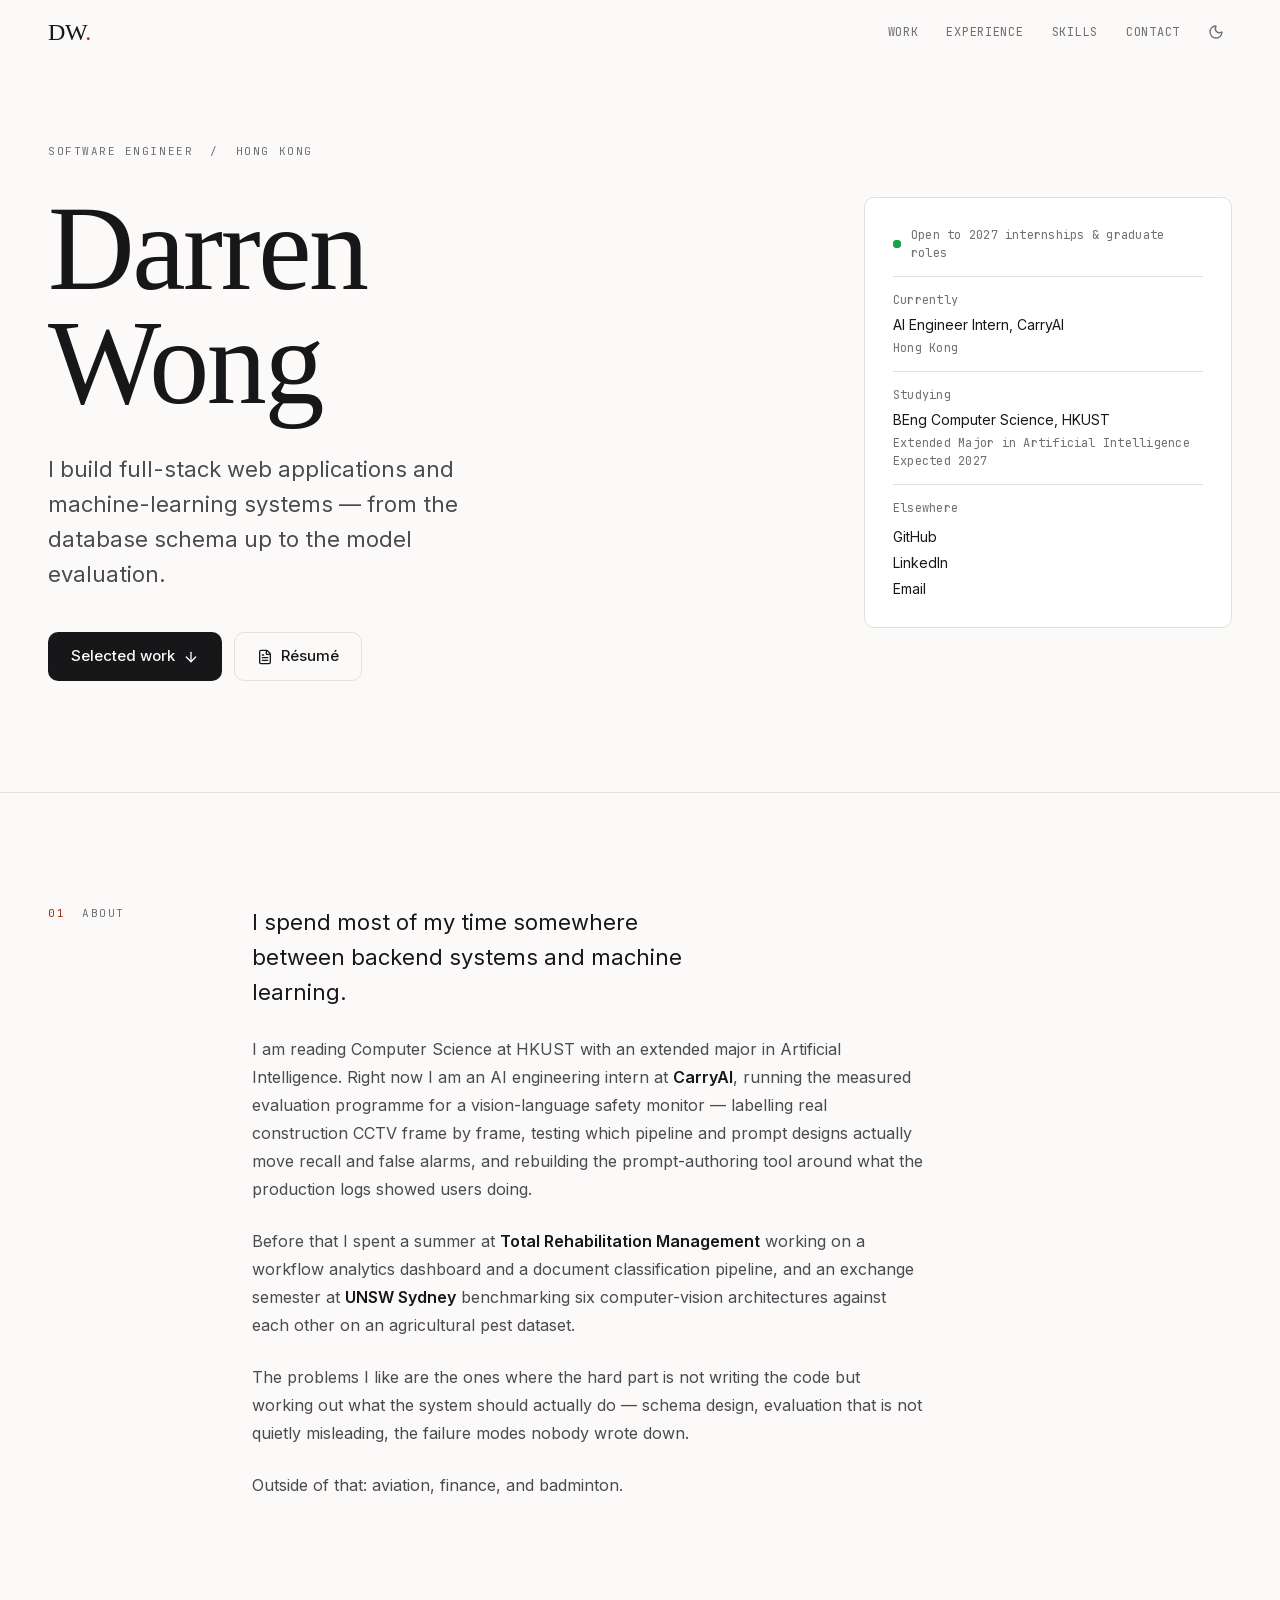
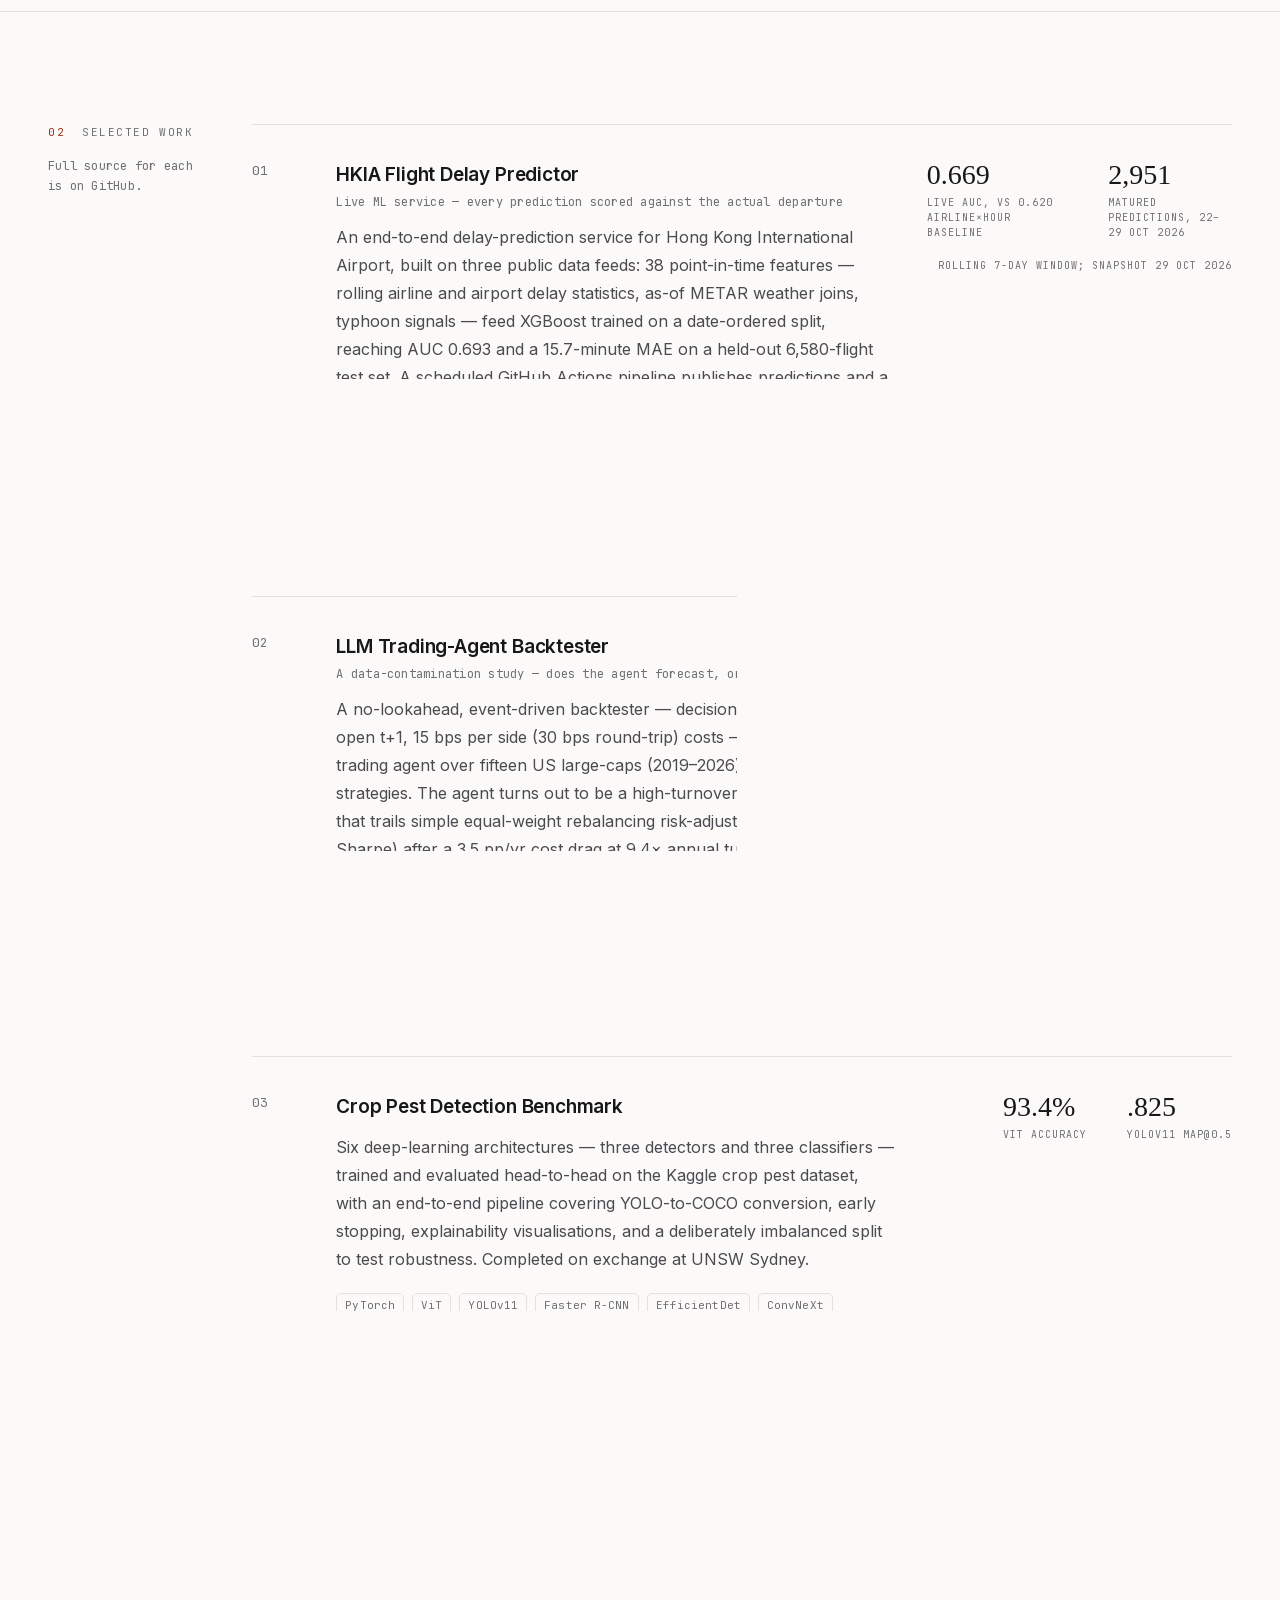
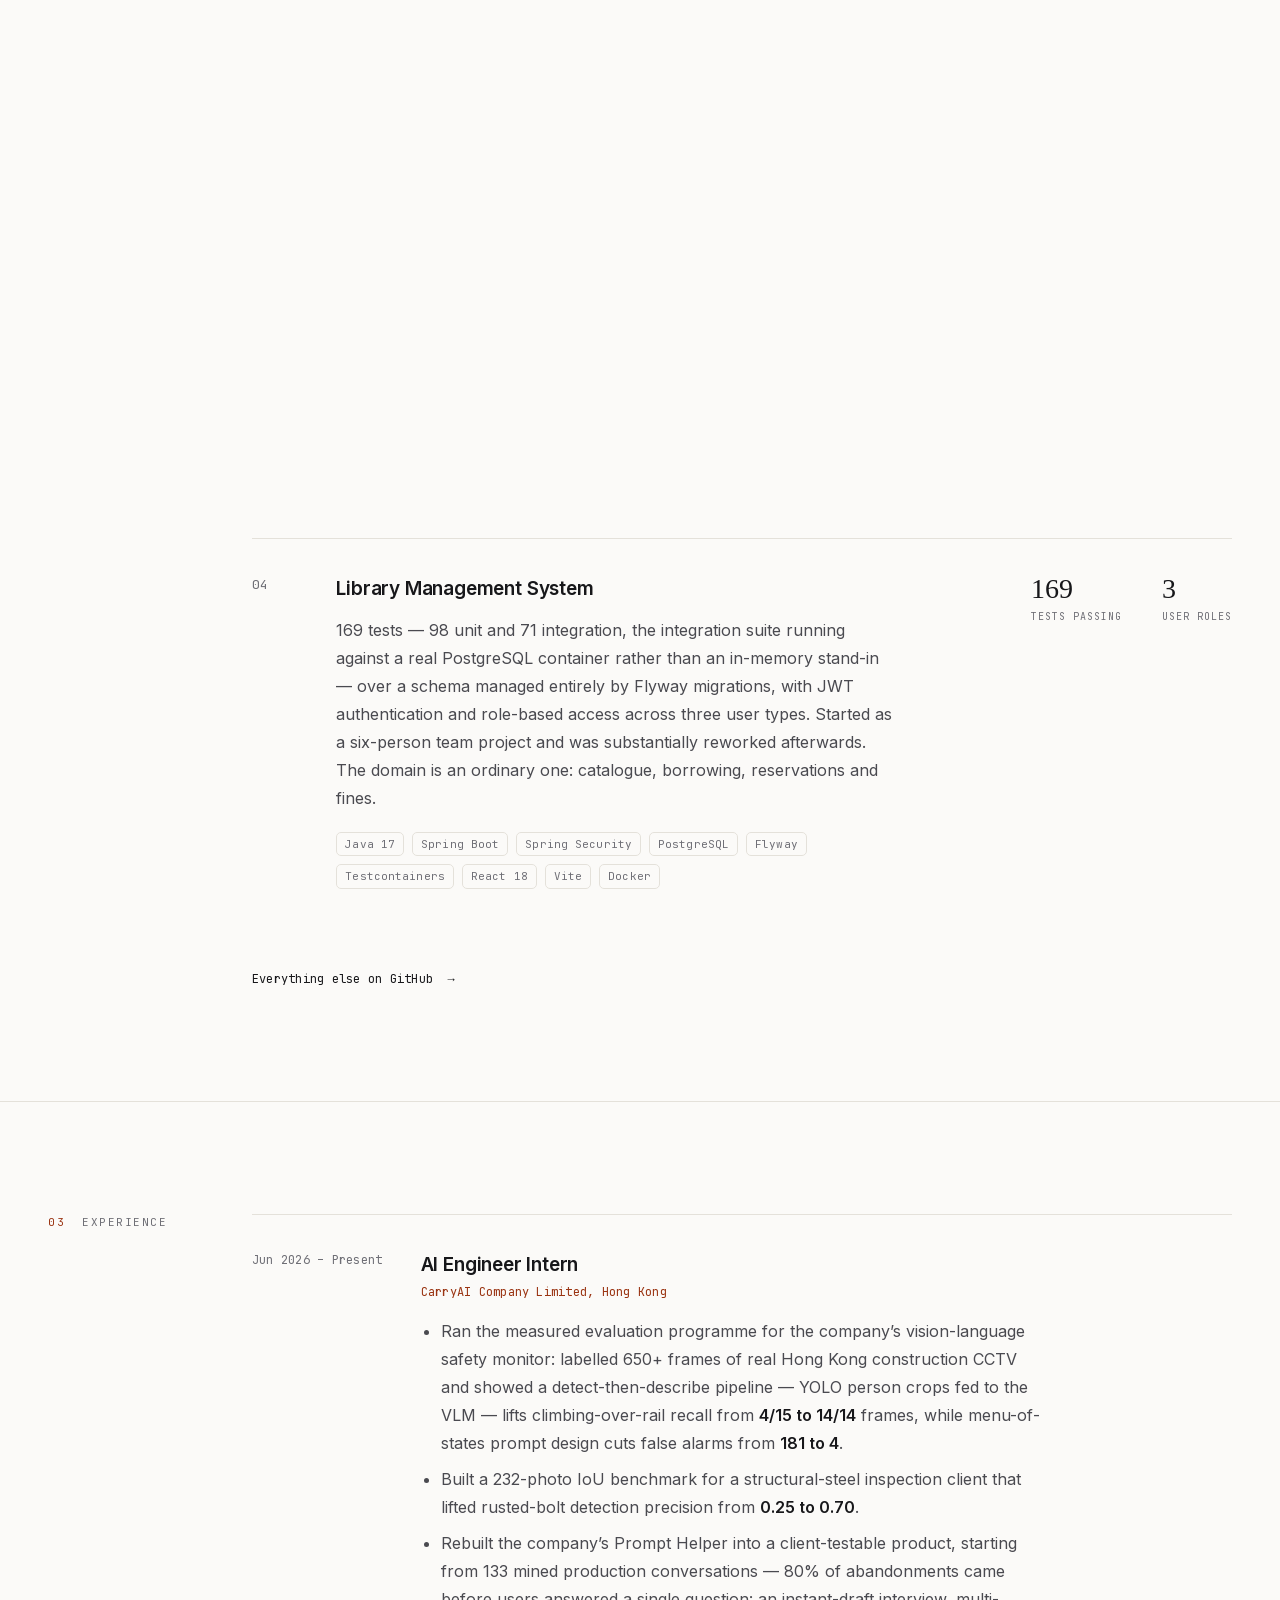
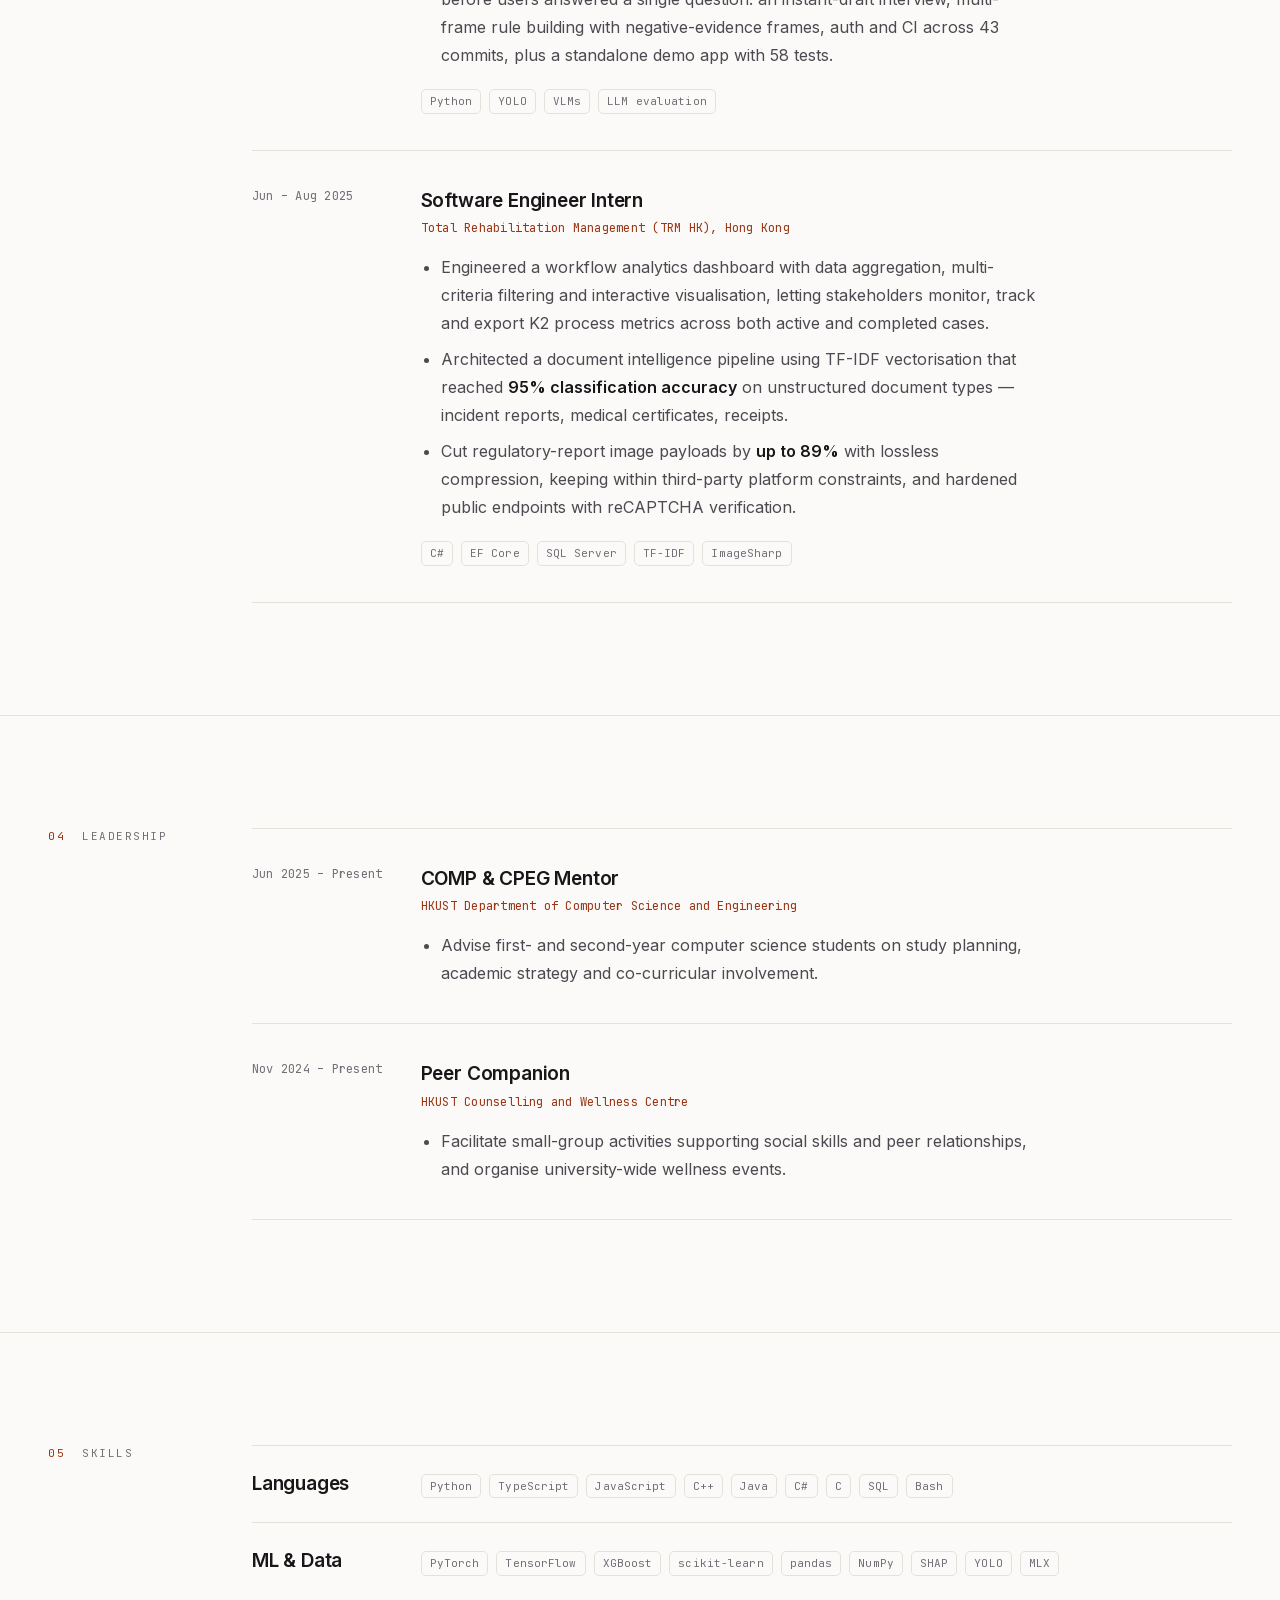
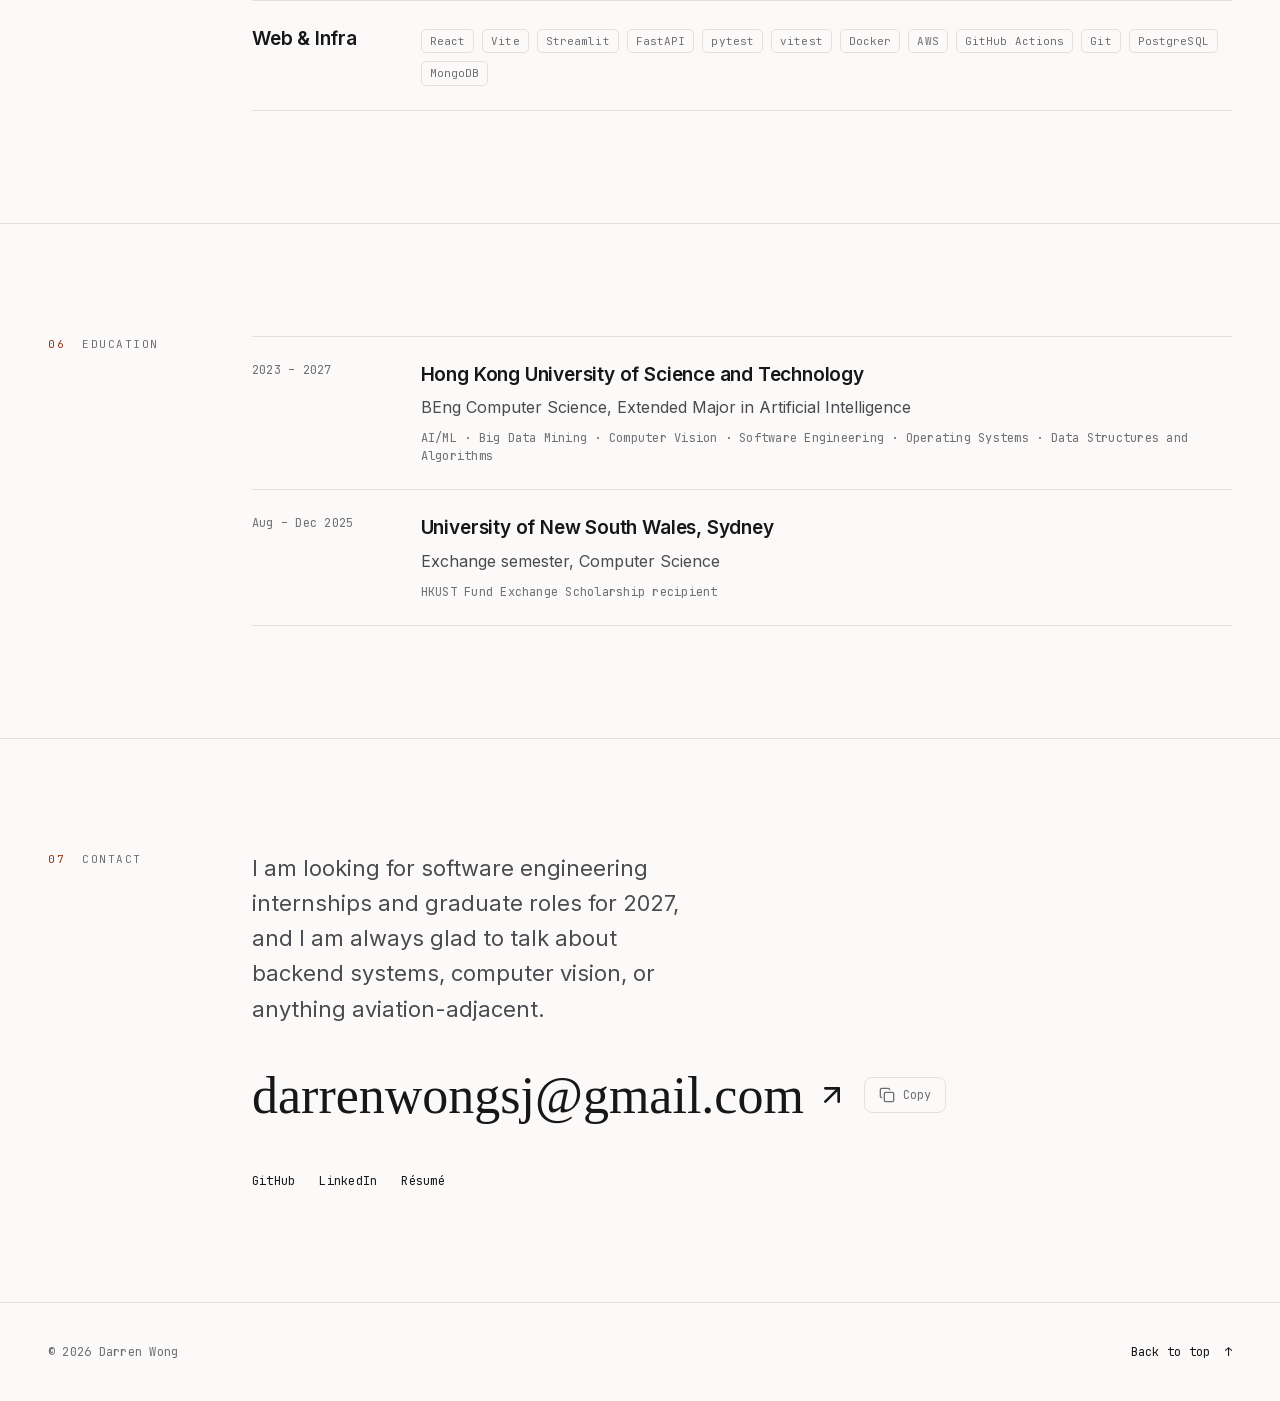
==== commit 003ca77e: "Refresh HKIA numbers, fix backtester cost wording, add live HKIA tiles Co-Authored-By: Claude Sonnet" ====
--- a/index.html
+++ b/index.html
@@ -300,7 +300,7 @@
            PROJECT 1 — HKIA Flight Delay Predictor
            Live service. The repo is public; the dashboard is static JSON +
            React on GitHub Pages. Live numbers come from the self-grading
-           evaluation loop, read 2026-08.
+           evaluation loop, read 2026-10-29.
            --------------------------------------------------------------- -->
       <article data-reveal class="row grid lg:grid-cols-12 gap-x-8 gap-y-6">
         <p class="lg:col-span-1 row-num">01</p>
@@ -313,11 +313,11 @@
           <p class="meta mt-1">Live ML service — every prediction scored against the actual departure</p>
           <p class="body mt-3">
             An end-to-end delay-prediction service for Hong Kong International Airport,
-            built on three public data feeds: 33 point-in-time features — rolling airline
+            built on three public data feeds: 38 point-in-time features — rolling airline
             and airport delay statistics, as-of METAR weather joins, typhoon signals —
-            feed XGBoost trained on a date-ordered split, reaching AUC 0.661 and a
-            16.6-minute MAE on a held-out 6,252-flight test set. A 30-minute GitHub
-            Actions cron publishes predictions and a self-grading loop scores each one
+            feed XGBoost trained on a date-ordered split, reaching AUC 0.693 and a
+            15.7-minute MAE on a held-out 6,580-flight test set. A scheduled GitHub
+            Actions pipeline publishes predictions and a self-grading loop scores each one
             once the flight departs; scores export as static JSON, so the React +
             deck.gl dashboard is served entirely from static hosting.
           </p>
@@ -334,15 +334,18 @@
           </div>
         </div>
 
-        <div class="lg:col-span-4 flex gap-10 lg:justify-end">
-          <div>
-            <p class="metric-value">15.8 min</p>
-            <p class="metric-label">live MAE, vs 17.6 baseline</p>
-          </div>
-          <div>
-            <p class="metric-value">3,000+</p>
-            <p class="metric-label">live predictions scored</p>
-          </div>
+        <div class="lg:col-span-4 flex flex-col gap-3" id="hkia-live">
+          <div class="flex gap-10 lg:justify-end">
+            <div>
+              <p class="metric-value" data-hkia="auc">0.669</p>
+              <p class="metric-label">live AUC, vs <span data-hkia="base">0.620</span> airline&times;hour baseline</p>
+            </div>
+            <div>
+              <p class="metric-value" data-hkia="n">2,951</p>
+              <p class="metric-label">matured predictions, <span data-hkia="window">22&ndash;29 Oct 2026</span></p>
+            </div>
+          </div>
+          <p class="metric-label hkia-note" data-hkia="note">Rolling 7-day window; snapshot 29 Oct 2026</p>
         </div>
       </article>
 
@@ -361,7 +364,7 @@
           <p class="meta mt-1">A data-contamination study — does the agent forecast, or remember?</p>
           <p class="body mt-3">
             A no-lookahead, event-driven backtester — decisions at close t, fills at open
-            t+1, 15 bps round-trip costs — replaying an LLM trading agent over fifteen US
+            t+1, 15 bps per side (30 bps round-trip) costs — replaying an LLM trading agent over fifteen US
             large-caps (2019&ndash;2026) against classical strategies. The agent turns out
             to be a high-turnover momentum chaser that trails simple equal-weight
             rebalancing risk-adjusted (1.04 vs 1.23 Sharpe) after a 3.5 pp/yr cost drag
@@ -833,5 +836,6 @@
 </footer>
 
 <script src="js/main.js"></script>
+<script src="js/hkia-live.js" defer></script>
 </body>
 </html>
--- a/css/styles.css
+++ b/css/styles.css
@@ -352,6 +352,9 @@
   font-family: var(--font-display);
   font-size: 1.75rem; line-height: 1; color: var(--ink);
 }
+.hkia-note { min-height: 1.25em; }
+@media (min-width: 1024px) { .hkia-note { text-align: right; } }
+
 .metric-label {
   font-family: var(--font-mono);
   font-size: .625rem; letter-spacing: .1em; text-transform: uppercase;
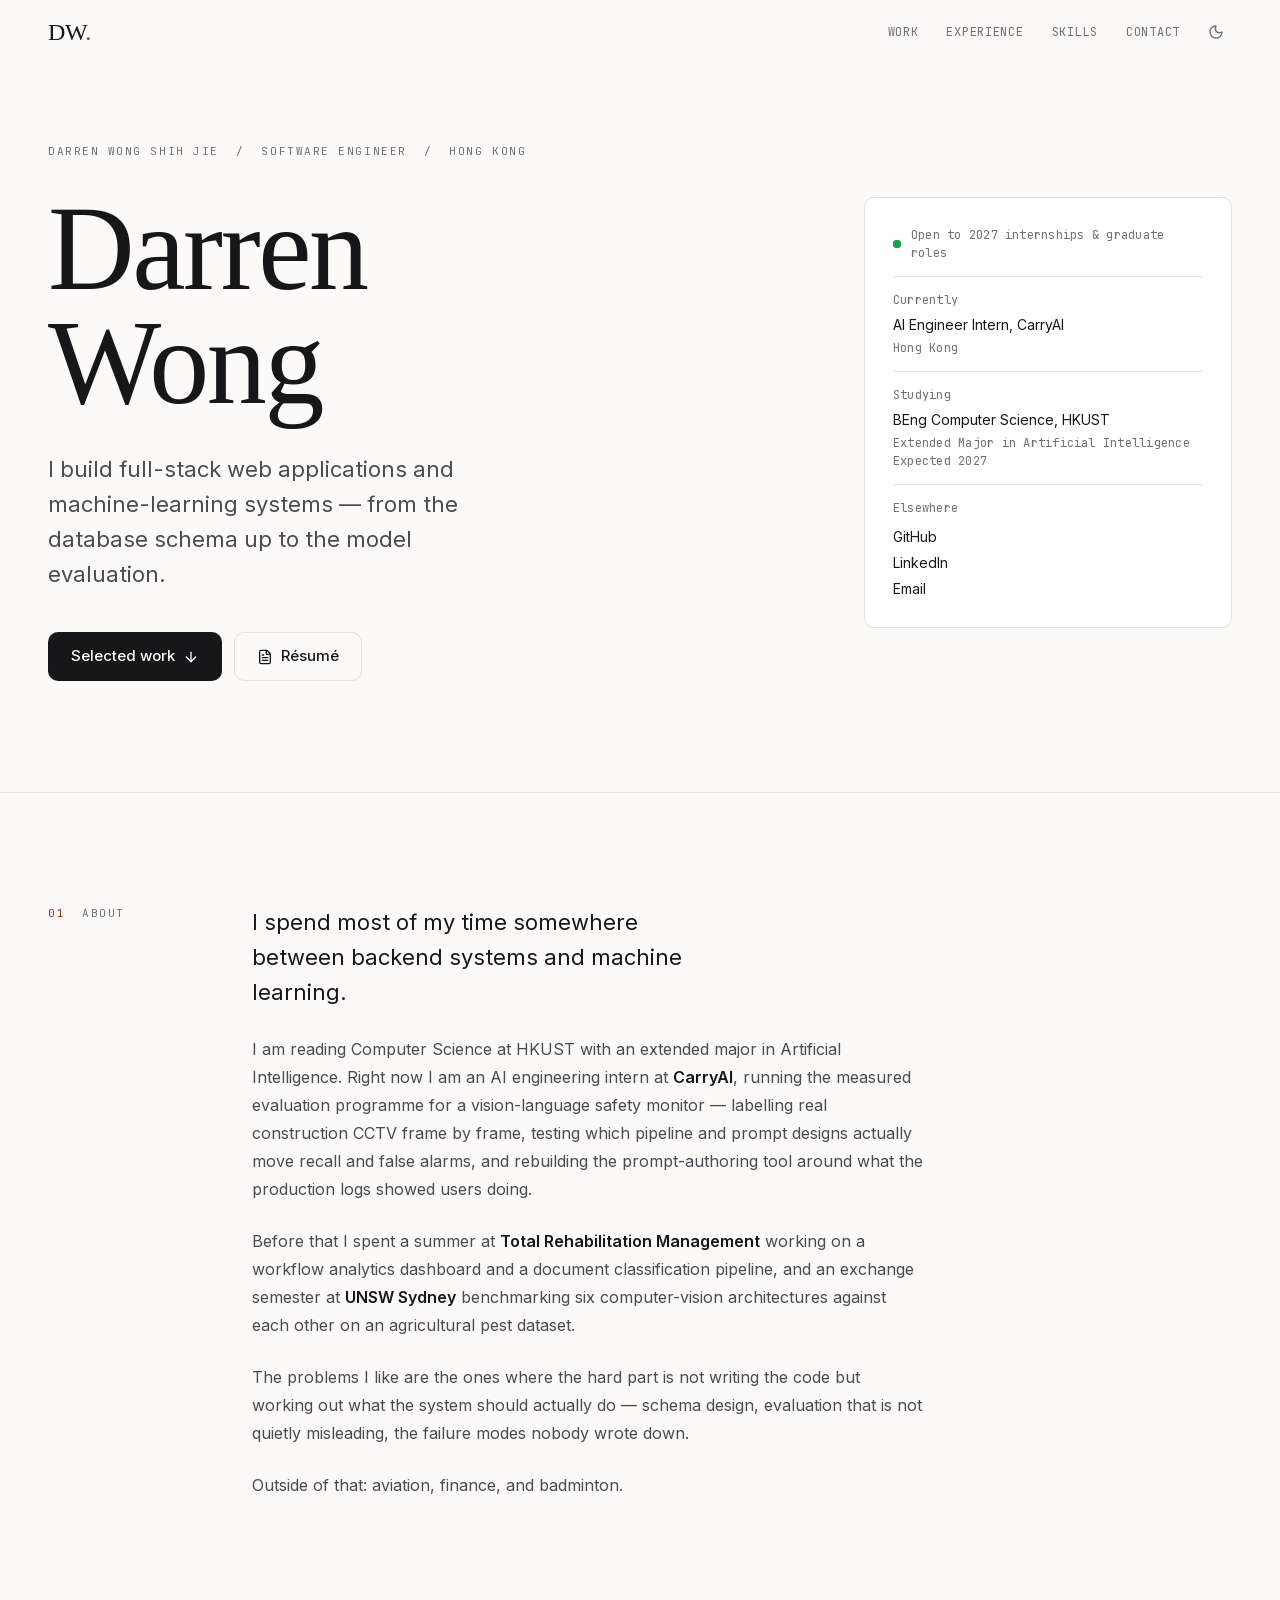
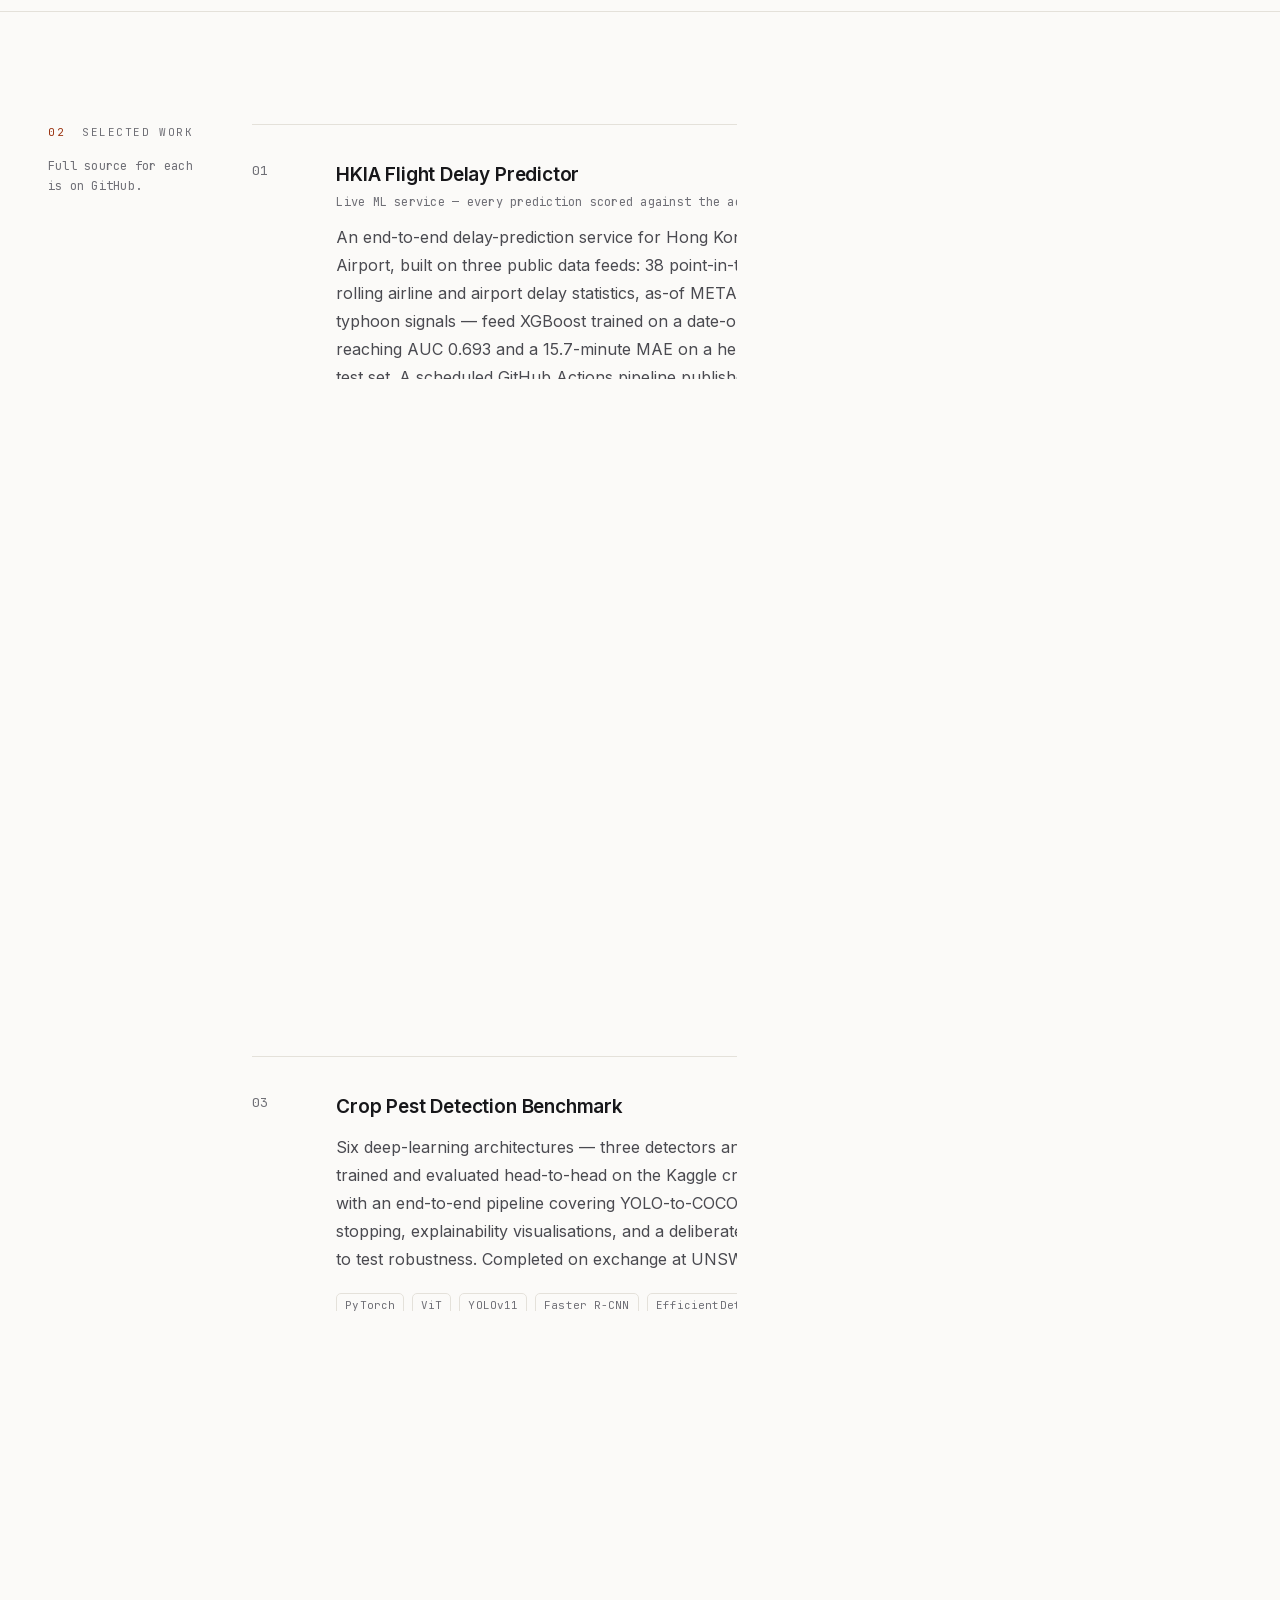
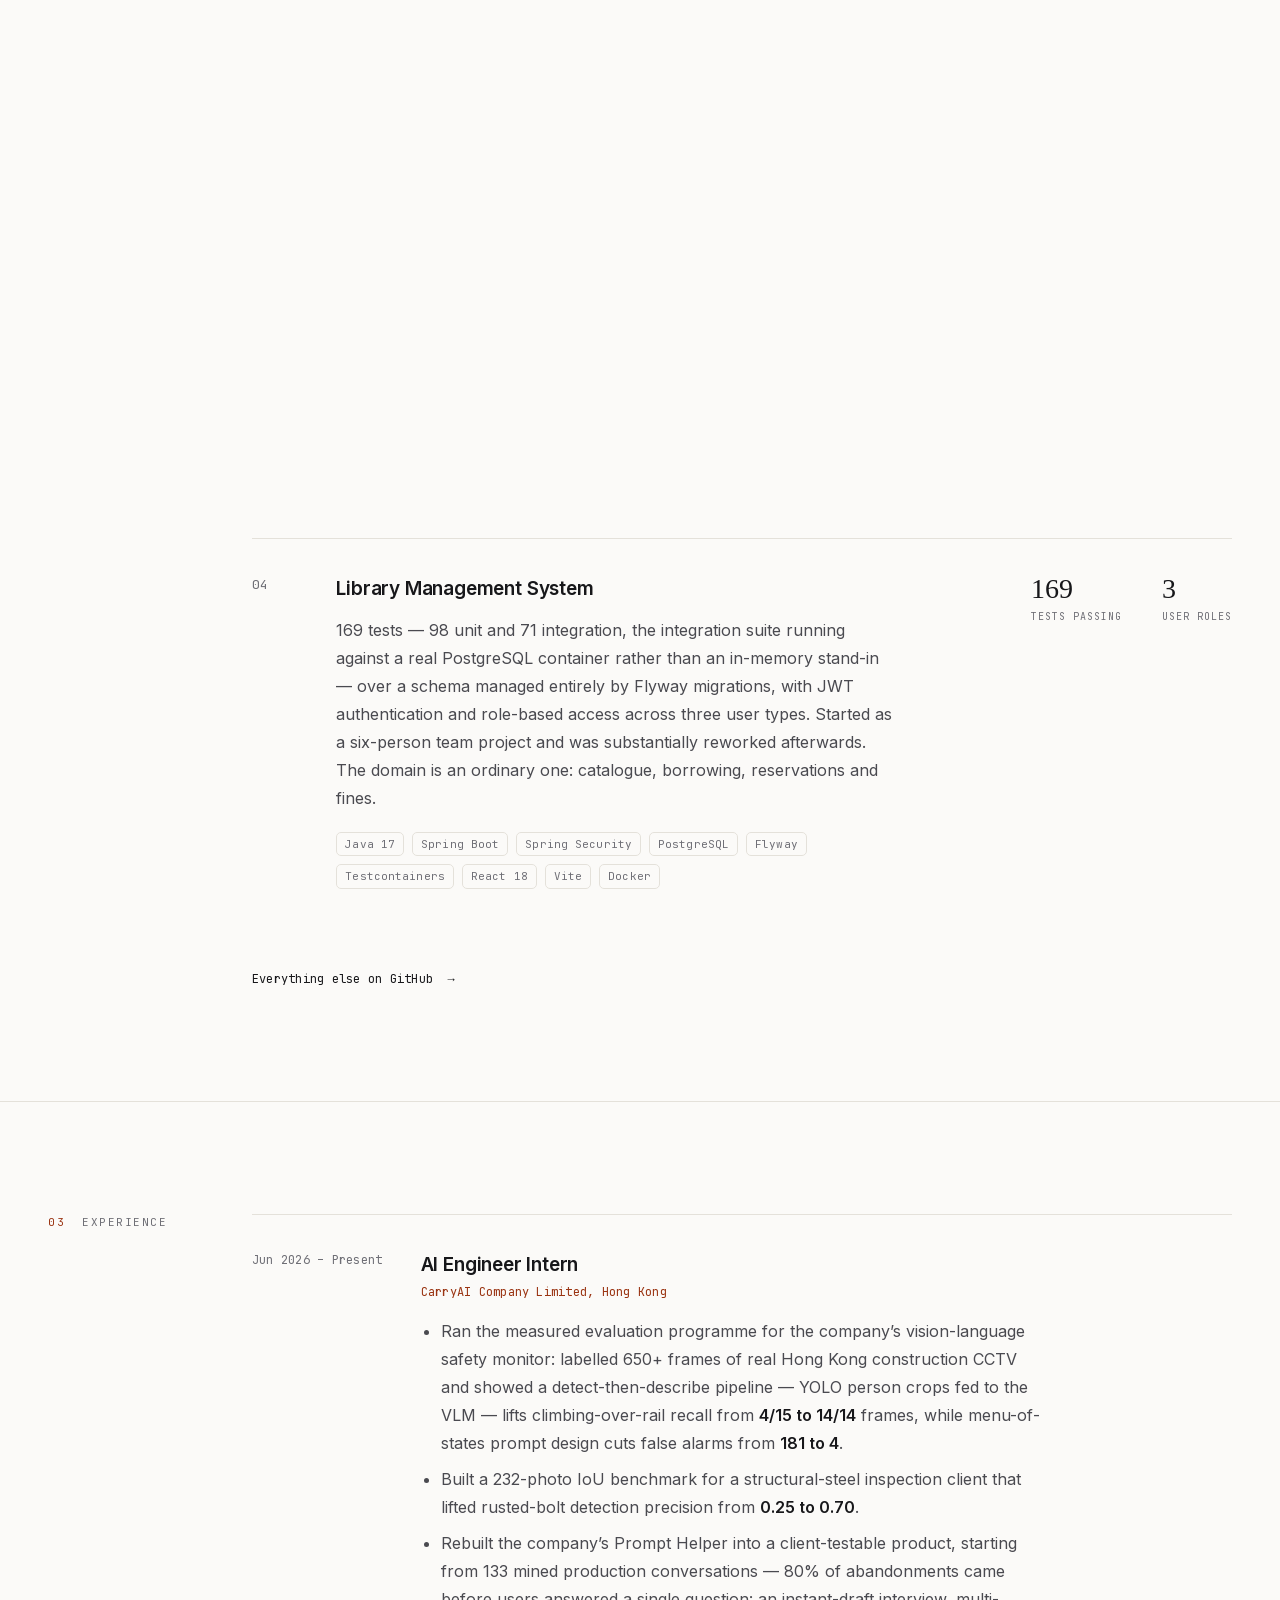
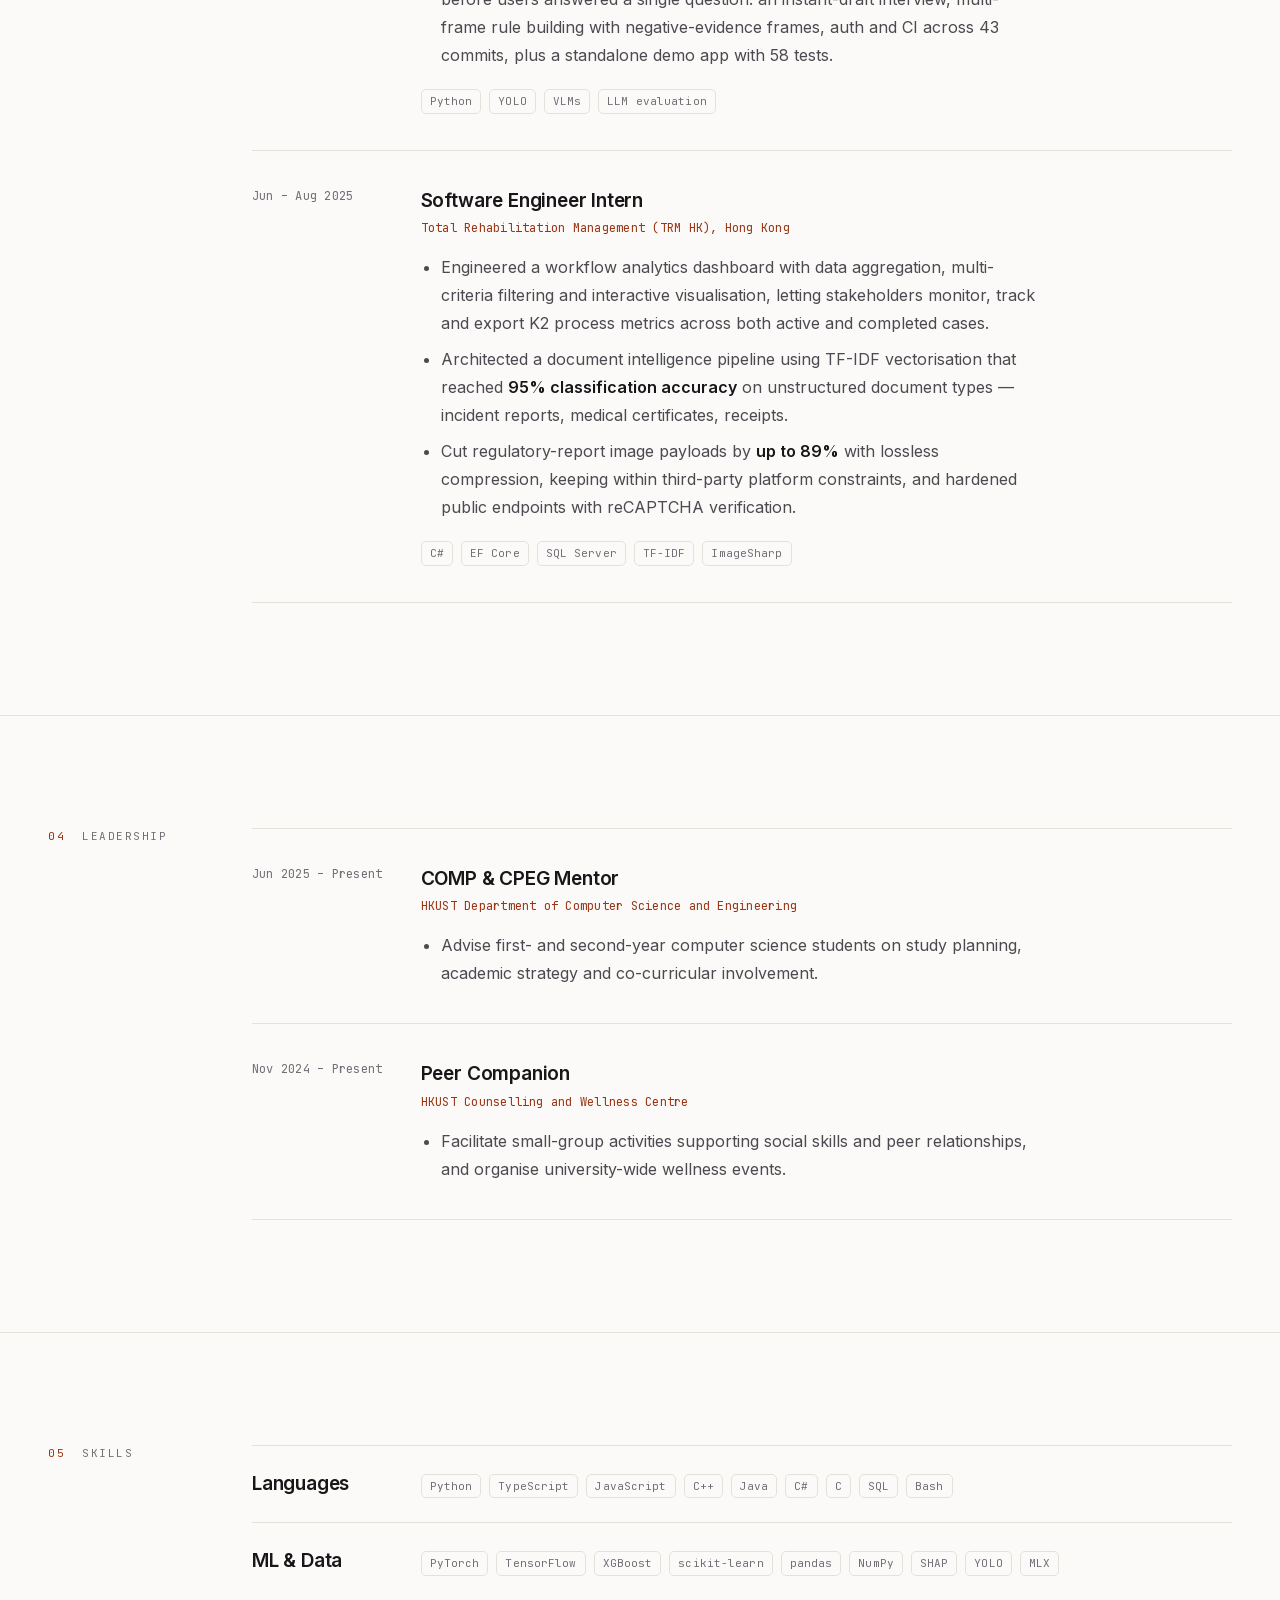
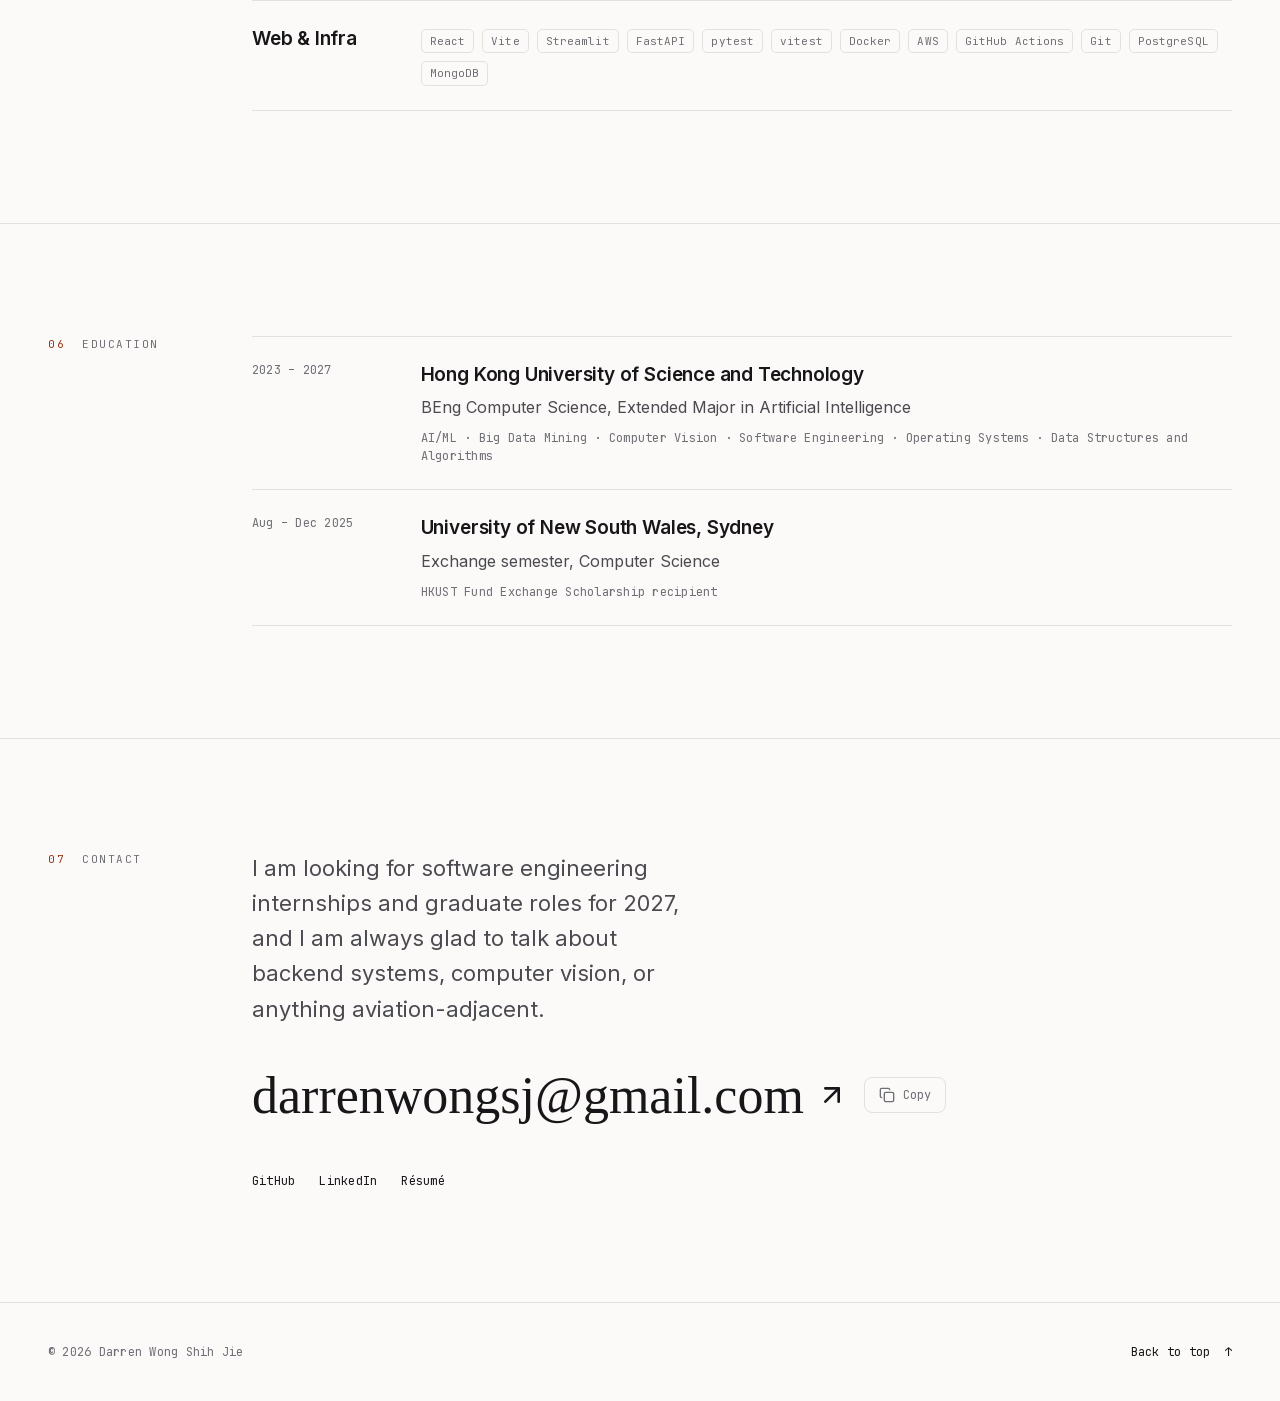
==== commit 4119dde9: "SEO: full name in title/description/hero/footer, richer Person JSON-LD (alternateName, @id, projects" ====
--- a/index.html
+++ b/index.html
@@ -26,18 +26,18 @@
 
 <!-- EDIT: title and description. These two lines are your Google result and
      what shows when you paste the link into LinkedIn or WhatsApp. -->
-<title>Darren Wong — Software Engineer</title>
-<meta name="description" content="Darren Wong — Computer Science and AI student at HKUST, AI engineering intern at CarryAI. Full-stack, machine learning and computer vision projects.">
+<title>Darren Wong Shih Jie — Software Engineer, HKUST</title>
+<meta name="description" content="Darren Wong Shih Jie — Computer Science and AI student at HKUST, AI engineering intern at CarryAI in Hong Kong. Live ML projects, full-stack and computer vision.">
 <link rel="canonical" href="https://darrenwongsj.dev/">
 
 <meta property="og:type" content="website">
 <meta property="og:url" content="https://darrenwongsj.dev/">
-<meta property="og:title" content="Darren Wong — Software Engineer">
+<meta property="og:title" content="Darren Wong Shih Jie — Software Engineer, HKUST">
 <meta property="og:description" content="CS and AI student at HKUST. Full-stack, machine learning and computer vision.">
 <meta property="og:image" content="https://darrenwongsj.dev/assets/img/og-cover.png">
 <meta property="og:image:width" content="1200">
 <meta property="og:image:height" content="630">
-<meta property="og:image:alt" content="Darren Wong — Software Engineer, Hong Kong">
+<meta property="og:image:alt" content="Darren Wong Shih Jie — Software Engineer, Hong Kong">
 <meta name="twitter:card" content="summary_large_image">
 
 <link rel="icon" href="assets/img/favicon.png" type="image/png">
@@ -56,9 +56,12 @@
 {
   "@context": "https://schema.org",
   "@type": "Person",
+  "@id": "https://darrenwongsj.dev/#person",
   "name": "Darren Wong Shih Jie",
-  "alternateName": "Darren Wong",
-  "url": "https://darrenwongsj.dev",
+  "alternateName": ["Darren Wong", "Darren S. J. Wong", "Wong Shih Jie"],
+  "givenName": "Darren",
+  "familyName": "Wong",
+  "url": "https://darrenwongsj.dev/",
   "image": "https://darrenwongsj.dev/assets/img/og-cover.png",
   "email": "mailto:darrenwongsj@gmail.com",
   "jobTitle": "Software Engineer",
@@ -76,6 +79,16 @@
   "sameAs": [
     "https://github.com/dsjwong",
     "https://www.linkedin.com/in/dwsj"
+  ],
+  "subjectOf": [
+    { "@type": "SoftwareApplication", "name": "HKIA Flight Delay Predictor",
+      "applicationCategory": "Machine learning web app",
+      "url": "https://darrenwongsj.dev/hkia-delay-predictor/",
+      "codeRepository": "https://github.com/dsjwong/hkia-delay-predictor",
+      "author": { "@id": "https://darrenwongsj.dev/#person" } },
+    { "@type": "SoftwareSourceCode", "name": "LLM Trading-Agent Backtester",
+      "codeRepository": "https://github.com/dsjwong/stockagent-backtester",
+      "author": { "@id": "https://darrenwongsj.dev/#person" } }
   ]
 }
 </script>
@@ -158,7 +171,7 @@
   <div class="wrap w-full grid lg:grid-cols-12 gap-x-10 gap-y-12 items-center">
 
     <div class="lg:col-span-8">
-      <p data-reveal class="rail-label mb-8">Software Engineer &nbsp;/&nbsp; Hong Kong</p>
+      <p data-reveal class="rail-label mb-8">Darren Wong Shih Jie &nbsp;/&nbsp; Software Engineer &nbsp;/&nbsp; Hong Kong</p>
 
       <h1 data-reveal class="display hero-name mb-8">
         Darren<br>Wong
@@ -830,7 +843,7 @@
 
 <footer class="section" style="padding-block:2.5rem">
   <div class="wrap flex flex-col sm:flex-row items-start sm:items-center justify-between gap-3">
-    <p class="meta">&copy; <span id="year">2026</span> Darren Wong</p>
+    <p class="meta">&copy; <span id="year">2026</span> Darren Wong Shih Jie</p>
     <a href="#home" class="link meta">Back to top &nbsp;&uarr;</a>
   </div>
 </footer>
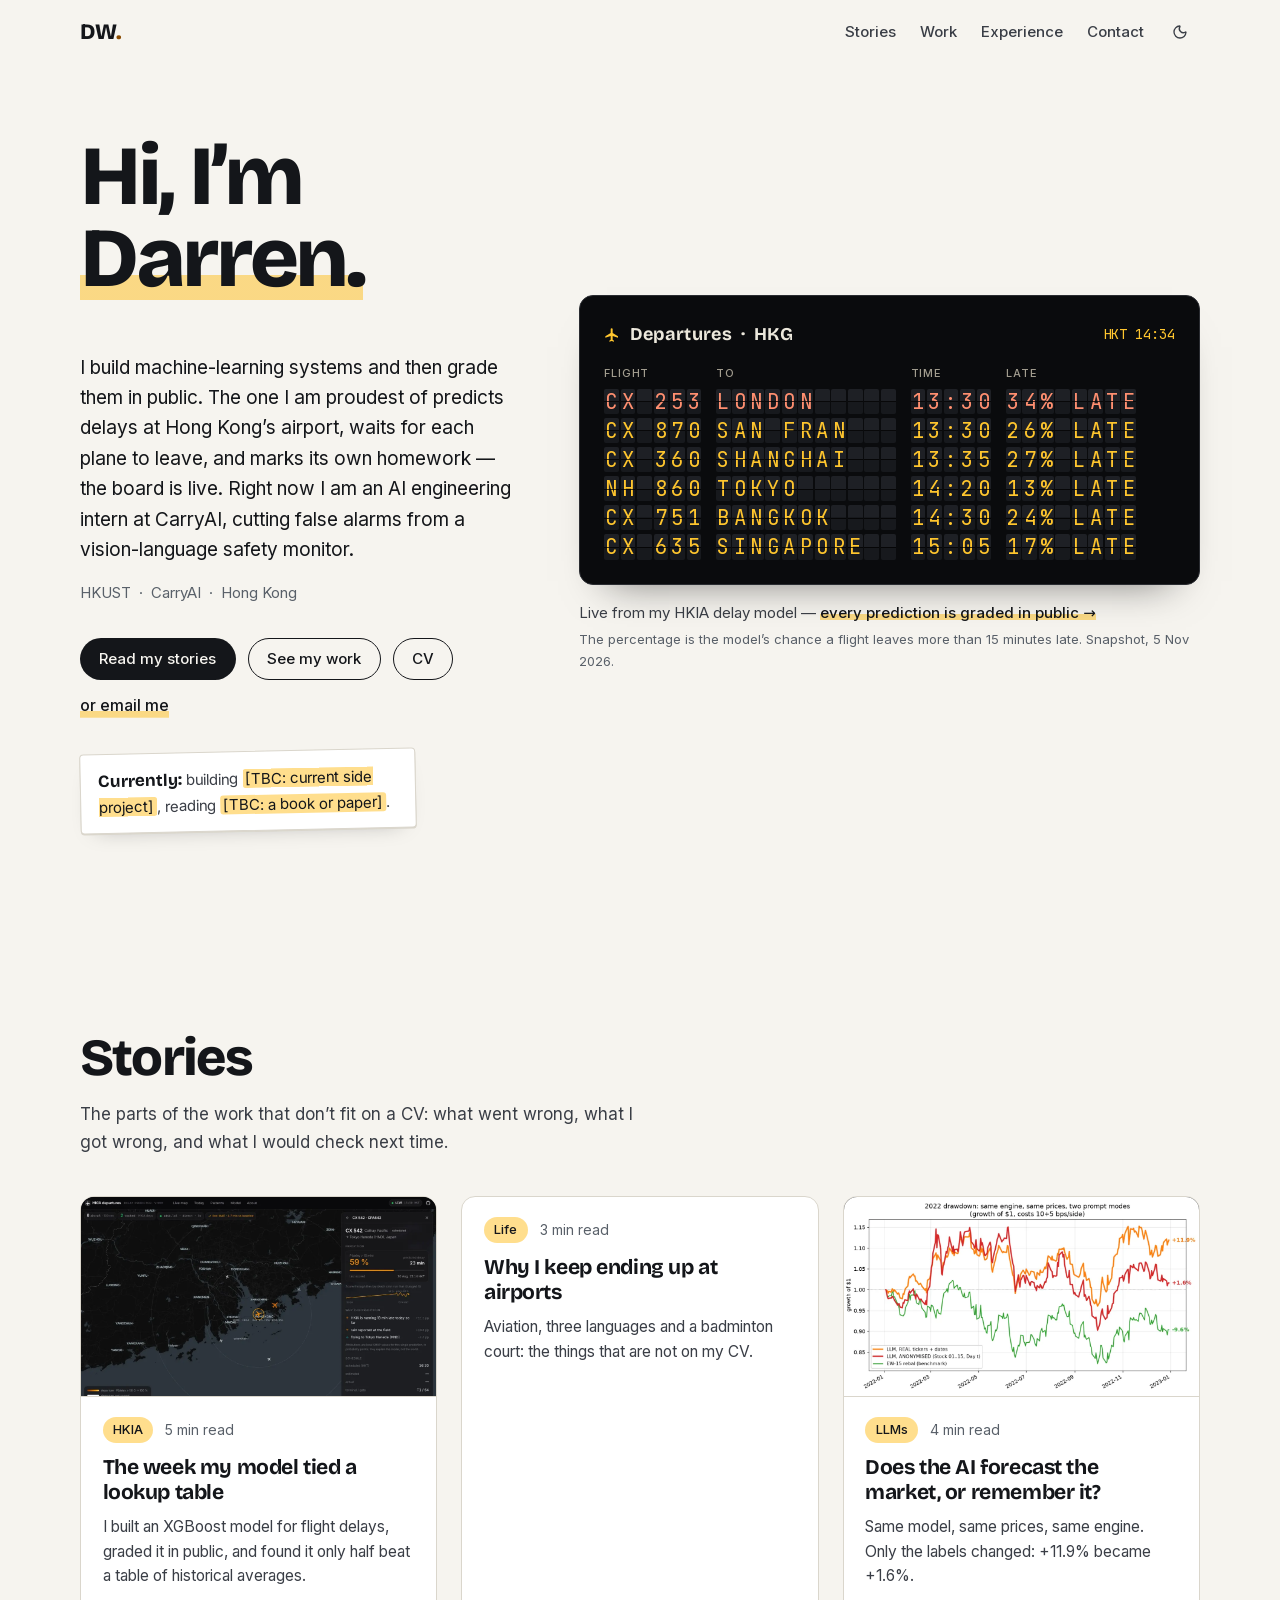
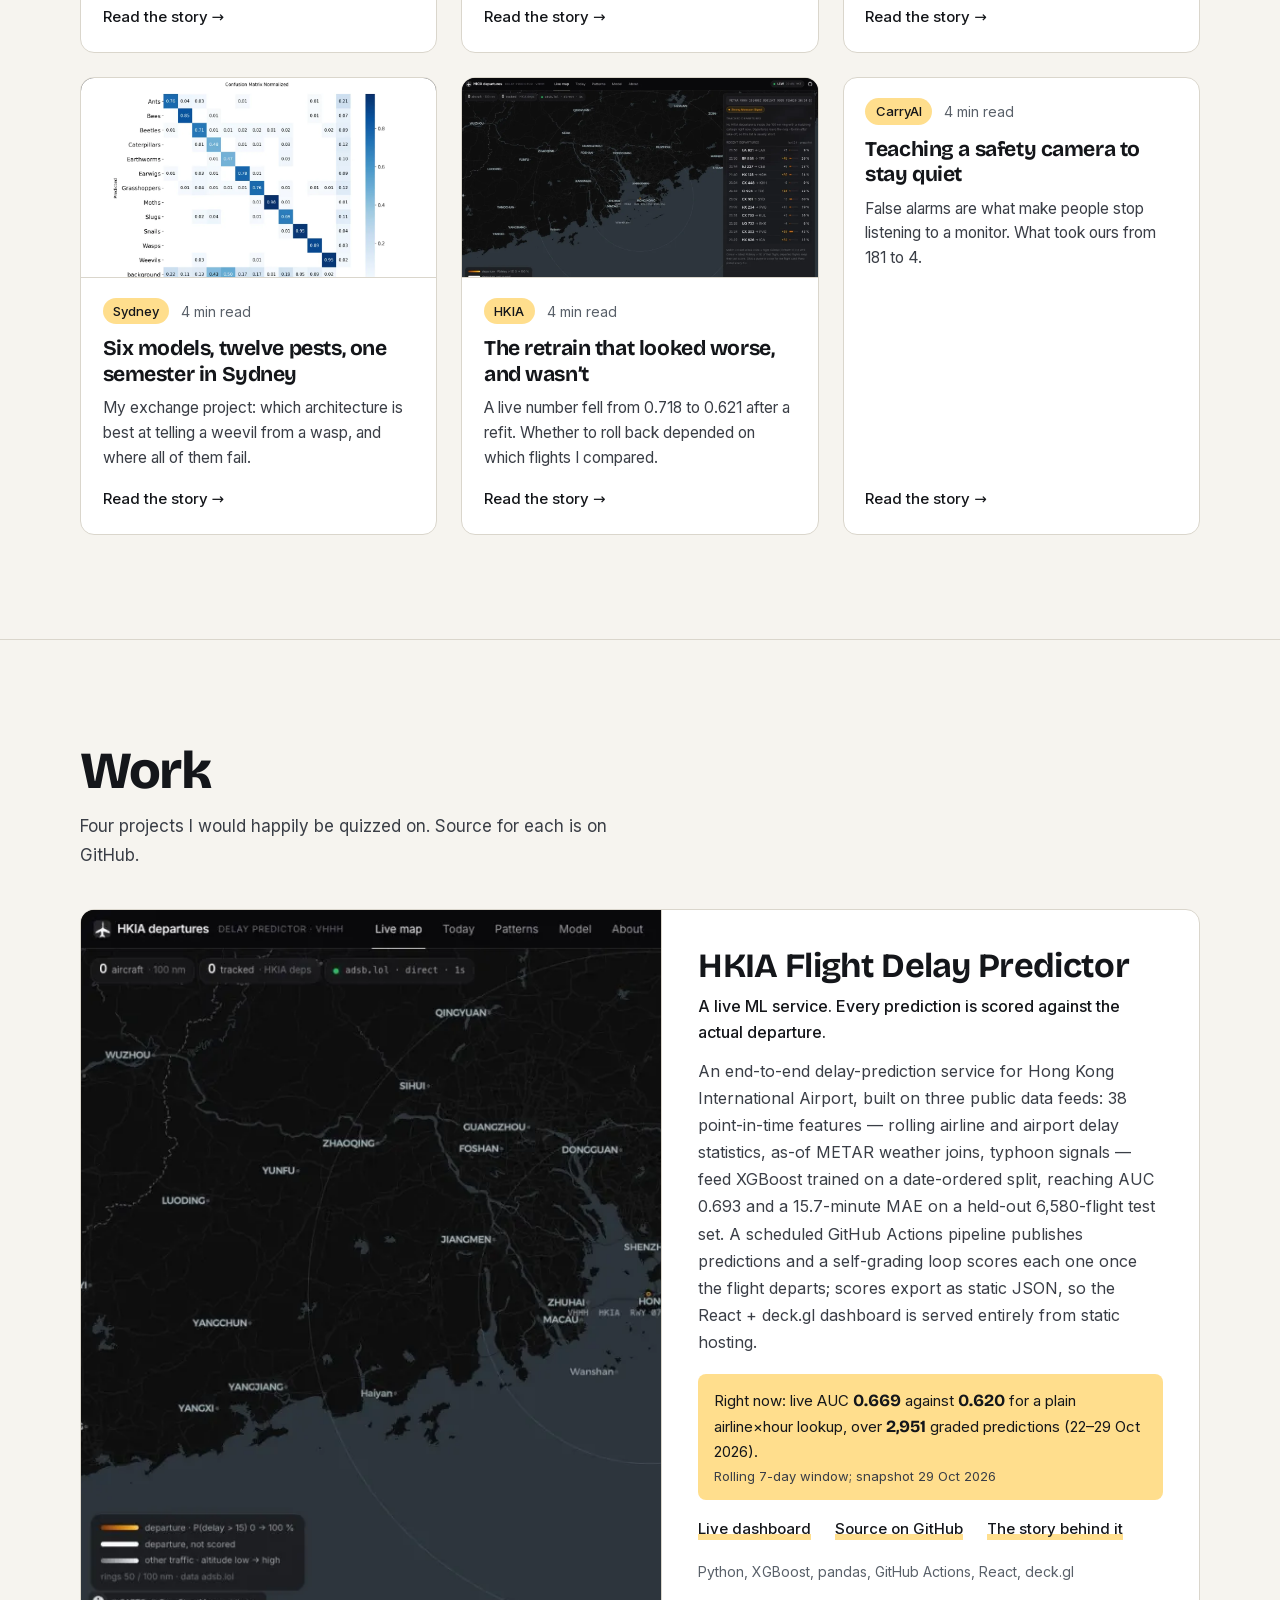
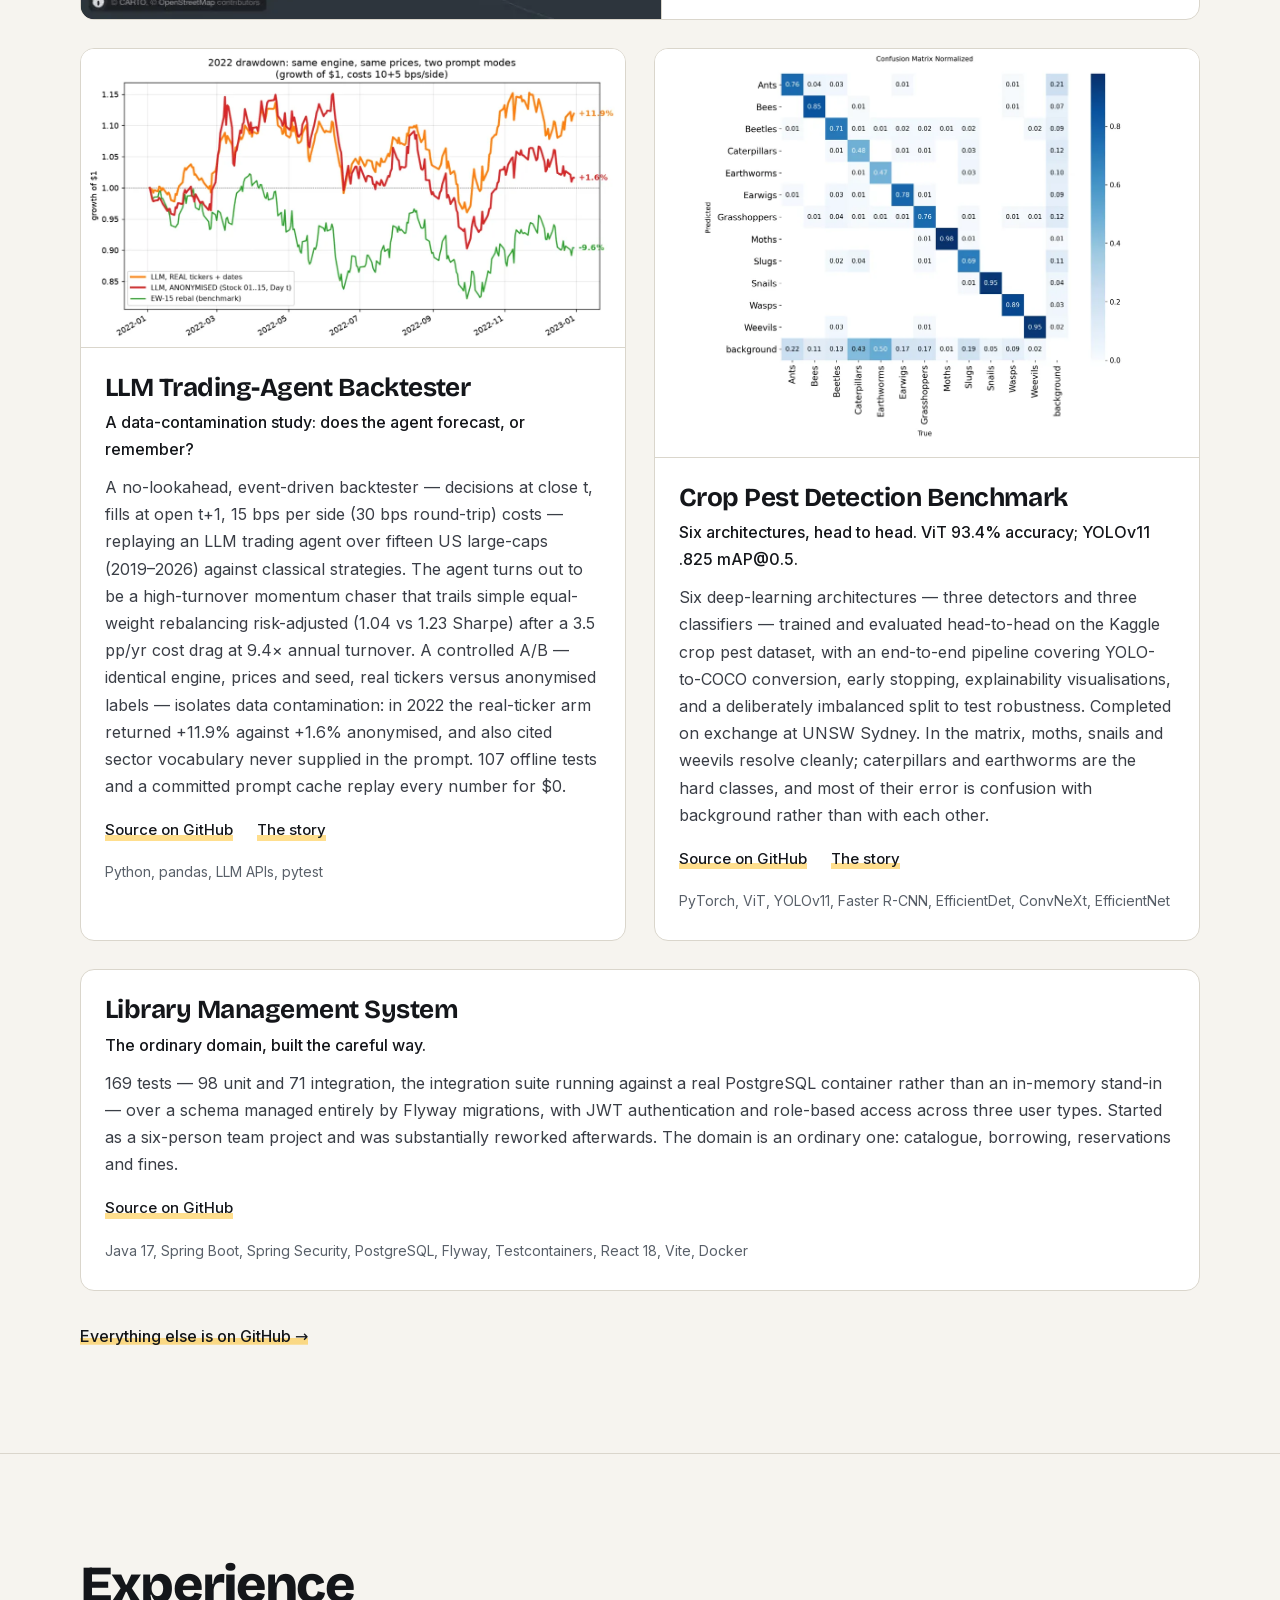
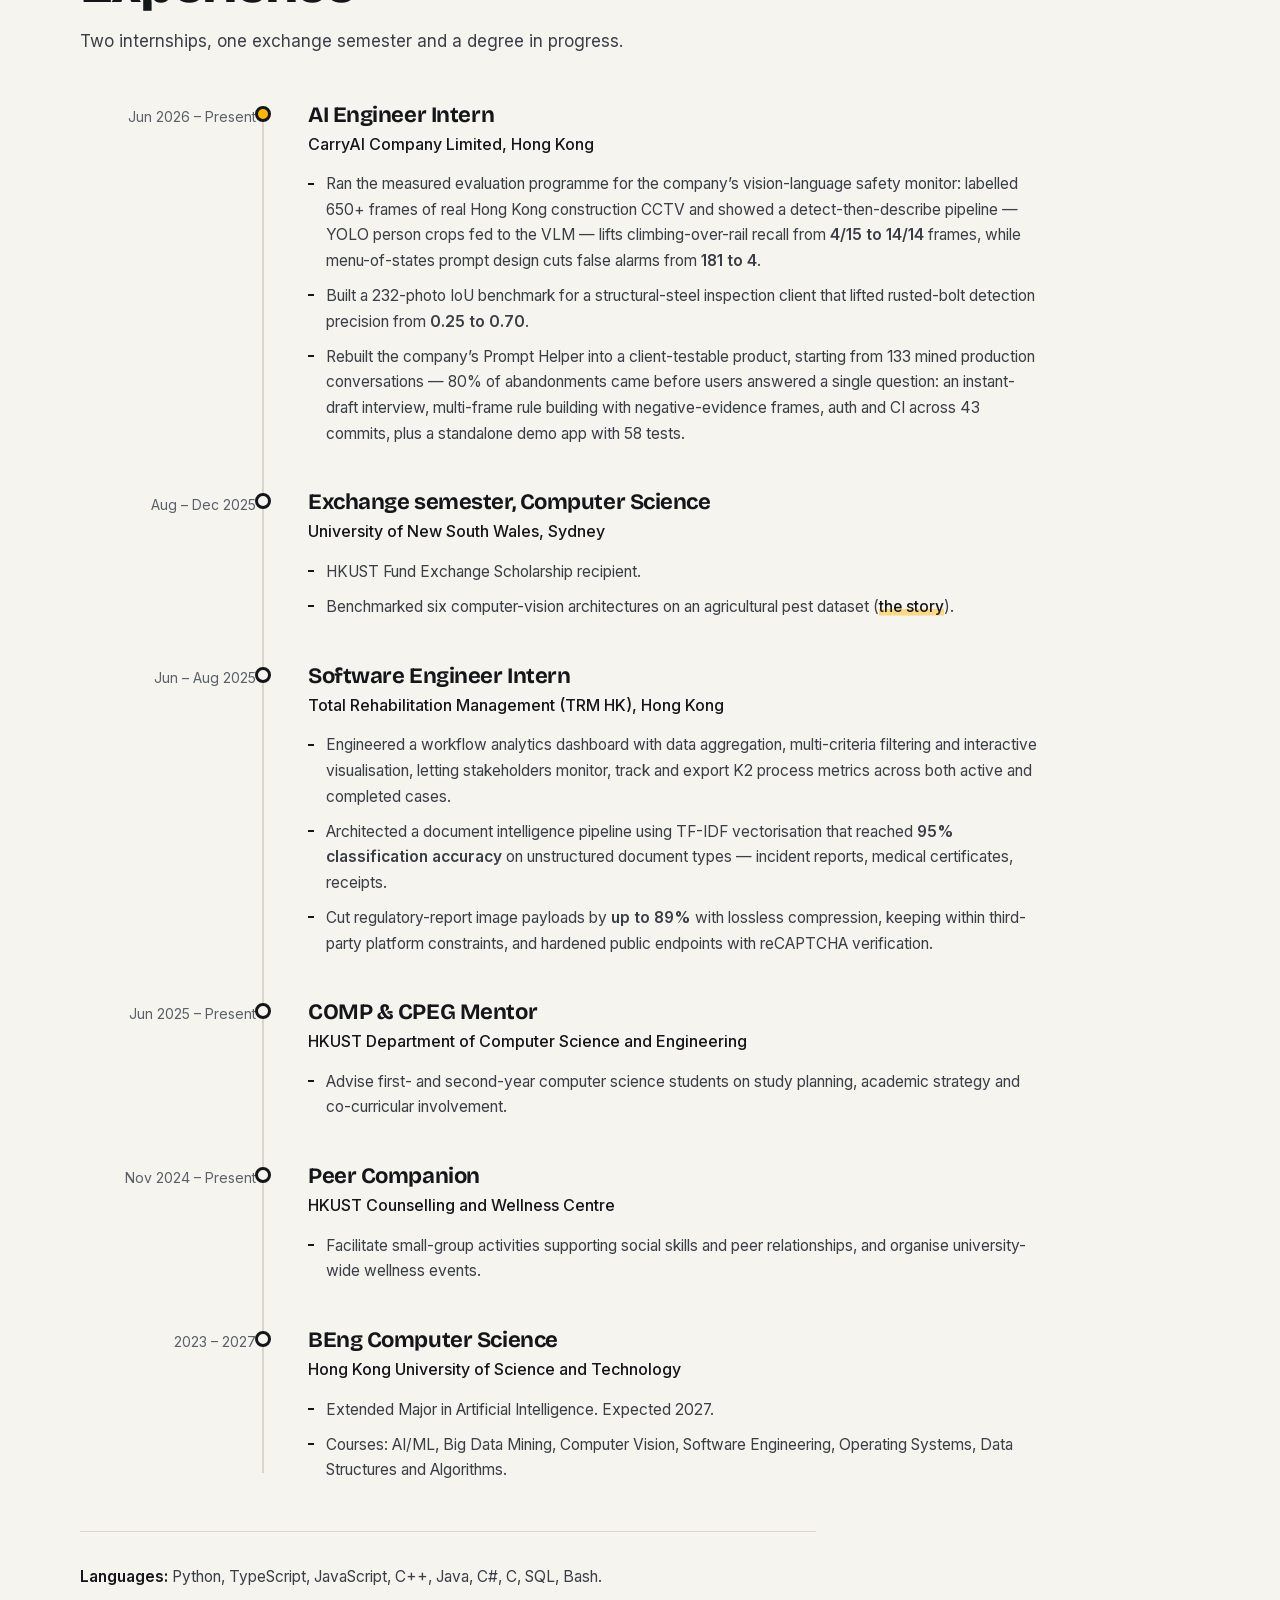
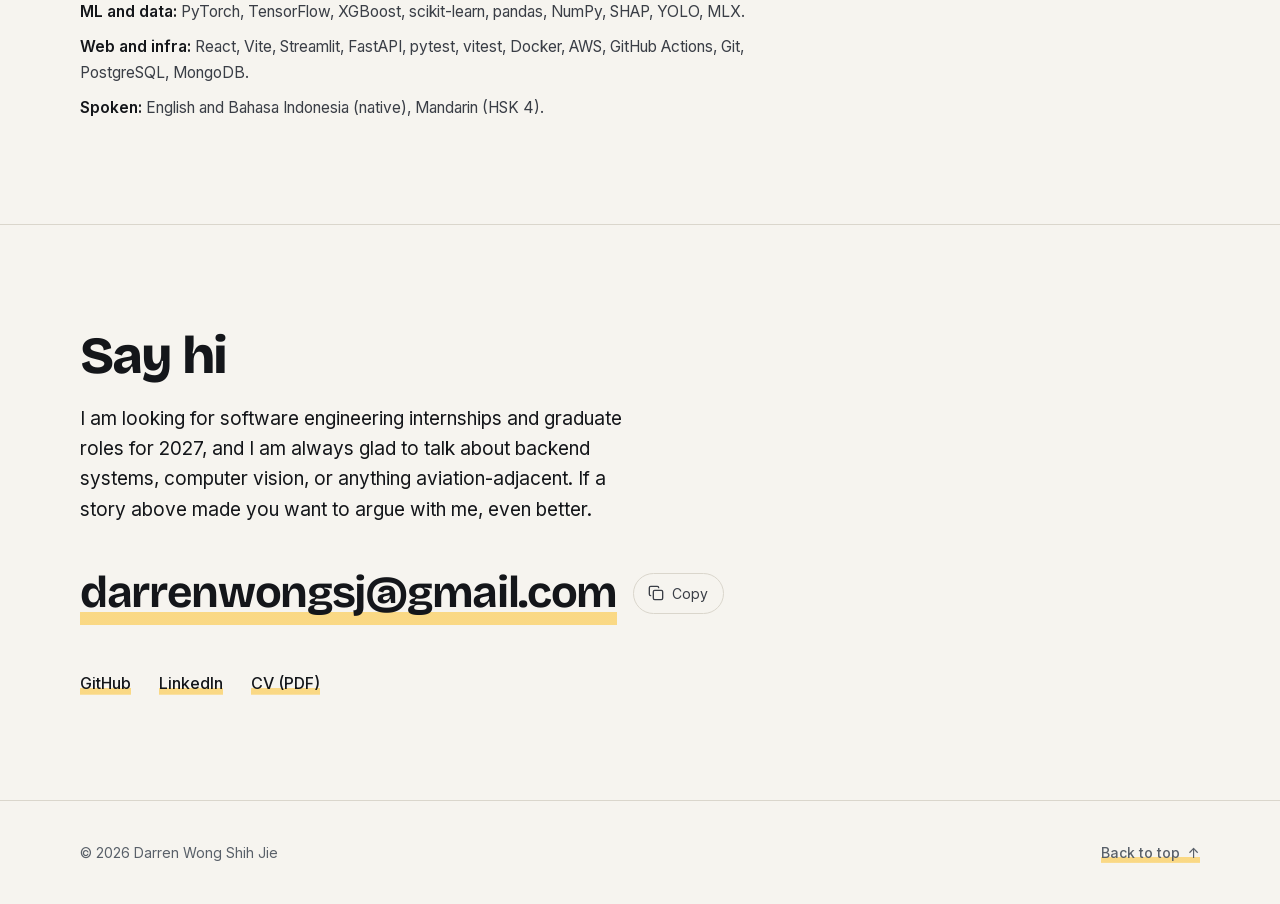
==== commit 7020839e: "Redesign: live departures-board hero, six story drafts, image project cards, timeline Co-Authored-By" ====
--- a/index.html
+++ b/index.html
@@ -7,17 +7,15 @@
 <!-- =========================================================================
      darrenwongsj.dev
 
-     HOW TO USE THIS FILE
-     Every section is fenced by a banner like the one you are reading.
-     Inside each, look for these two markers:
-
-         EDIT   safe as-is, but you will probably want to change it
-
-     The content is real, taken from your CV of 15 July 2026. Outstanding
-     optional items are listed in CONTENT.md.
-
-     Full instructions, deployment steps and design notes: see README.md
-     Preview:  python3 -m http.server 8000   then open localhost:8000
+     HOW THIS FILE IS ORGANISED
+     Each section is fenced by a banner like this one. Things to look for:
+
+         INTRO-TBC      the hero intro is a draft: Darren picks the final text
+         CURRENTLY-TBC  the "Currently" note has placeholder values
+         PHOTO-SLOT     where a portrait goes later (see REDESIGN-NOTES.md)
+
+     Preview:  python3 serve.py   then open localhost:8000
+     Never preview with python3 -m http.server (it caches stale CSS).
 
      NOTE FOR FUTURE EDITS: never type the two characters that close an HTML
      comment inside another comment. Doing so ends the comment early and
@@ -93,19 +91,17 @@
 }
 </script>
 
-<!-- Fonts are served from this repo, not from Google — see the top of
-     css/styles.css for why. Preloading the two that render first stops the
-     browser waiting to discover them inside the stylesheet. -->
+<!-- Fonts are served from this repo, not from Google. The two that paint
+     first are preloaded so the browser does not wait to discover them. -->
 <link rel="preload" href="assets/fonts/inter-variable.woff2" as="font" type="font/woff2" crossorigin>
-<link rel="preload" href="assets/fonts/instrument-serif-400.woff2" as="font" type="font/woff2" crossorigin>
-
-<!-- Two stylesheets, no JavaScript libraries.
-       layout.css  grid, spacing, breakpoints  (the Tailwind class names, precompiled)
-       styles.css  colour, type, components     (the design system)
+<link rel="preload" href="assets/fonts/bricolage-grotesque-variable.woff2" as="font" type="font/woff2" crossorigin>
+
+<!-- layout.css  reset and layout utilities
+     styles.css  colour, type, components
      Bump the ?v= number after a big CSS change so browsers refetch. -->
-<link rel="stylesheet" href="css/layout.css?v=3">
-<link rel="stylesheet" href="css/styles.css?v=14">
-<noscript><style>[data-reveal]{opacity:1!important;transform:none!important}</style></noscript>
+<link rel="stylesheet" href="css/layout.css?v=4">
+<link rel="stylesheet" href="css/styles.css?v=15">
+<noscript><style>[data-reveal]{opacity:1!important;transform:none!important}.sr-only{position:static;width:auto;height:auto;margin:0;clip:auto;overflow:visible;white-space:normal}#board-table{color:#ECE8DC;background:#0A0B0D;border-radius:12px}#board-table th,#board-table td{padding:.35rem .75rem;text-align:left}.board-body{display:none}</style></noscript>
 
 <!-- Applies your saved theme before first paint so there is no flash. -->
 <script>
@@ -118,25 +114,20 @@
 <body>
 <a href="#main" class="skip-link">Skip to content</a>
 
-<!-- =========================================================================
-     NAVIGATION
-     EDIT: your initials in the mark, and the links.
-     If you delete a section below, delete its link from both menus here.
-     ========================================================================= -->
-<header id="nav" class="fixed top-0 inset-x-0 z-50 transition-all duration-300">
-  <nav class="wrap h-16 flex items-center justify-between" aria-label="Primary">
+<header id="nav" class="site-header">
+  <nav class="wrap nav-bar flex items-center justify-between" aria-label="Primary">
     <a href="#home" class="nav-mark">DW<span>.</span></a>
 
     <div class="flex items-center gap-4">
-      <div class="only-desktop items-center gap-5">
+      <div class="only-desktop items-center gap-6">
+        <a href="#stories"    class="nav-link" data-nav="stories">Stories</a>
         <a href="#work"       class="nav-link" data-nav="work">Work</a>
         <a href="#experience" class="nav-link" data-nav="experience">Experience</a>
-        <a href="#skills"     class="nav-link" data-nav="skills">Skills</a>
         <a href="#contact"    class="nav-link" data-nav="contact">Contact</a>
       </div>
       <button id="theme-toggle" class="icon-btn" aria-label="Toggle dark mode">
-        <svg class="w-4 h-4 hidden dark:block" viewBox="0 0 24 24" fill="none" stroke="currentColor" stroke-width="2" stroke-linecap="round" stroke-linejoin="round" aria-hidden="true"><circle cx="12" cy="12" r="4"/><path d="M12 2v2"/><path d="M12 20v2"/><path d="m4.93 4.93 1.41 1.41"/><path d="m17.66 17.66 1.41 1.41"/><path d="M2 12h2"/><path d="M20 12h2"/><path d="m6.34 17.66-1.41 1.41"/><path d="m19.07 4.93-1.41 1.41"/></svg>
-        <svg class="w-4 h-4 block dark:hidden" viewBox="0 0 24 24" fill="none" stroke="currentColor" stroke-width="2" stroke-linecap="round" stroke-linejoin="round" aria-hidden="true"><path d="M20.985 12.486a9 9 0 1 1-9.473-9.472c.405-.022.617.46.402.803a6 6 0 0 0 8.268 8.268c.344-.215.825-.004.803.401"/></svg>
+        <svg class="icon-sun w-4 h-4" viewBox="0 0 24 24" fill="none" stroke="currentColor" stroke-width="2" stroke-linecap="round" stroke-linejoin="round" aria-hidden="true"><circle cx="12" cy="12" r="4"/><path d="M12 2v2"/><path d="M12 20v2"/><path d="m4.93 4.93 1.41 1.41"/><path d="m17.66 17.66 1.41 1.41"/><path d="M2 12h2"/><path d="M20 12h2"/><path d="m6.34 17.66-1.41 1.41"/><path d="m19.07 4.93-1.41 1.41"/></svg>
+        <svg class="icon-moon w-4 h-4" viewBox="0 0 24 24" fill="none" stroke="currentColor" stroke-width="2" stroke-linecap="round" stroke-linejoin="round" aria-hidden="true"><path d="M20.985 12.486a9 9 0 1 1-9.473-9.472c.405-.022.617.46.402.803a6 6 0 0 0 8.268 8.268c.344-.215.825-.004.803.401"/></svg>
       </button>
       <button id="menu-toggle" class="icon-btn only-mobile" aria-label="Open menu"
               aria-expanded="false" aria-controls="mobile-menu">
@@ -146,10 +137,10 @@
   </nav>
 
   <nav id="mobile-menu" class="only-mobile is-closed" aria-label="Mobile">
-    <div class="wrap py-5 flex flex-col gap-3">
+    <div class="wrap flex flex-col gap-3 mt-2" style="padding-bottom:1.25rem">
+      <a href="#stories"    class="nav-link" data-nav="stories">Stories</a>
       <a href="#work"       class="nav-link" data-nav="work">Work</a>
       <a href="#experience" class="nav-link" data-nav="experience">Experience</a>
-      <a href="#skills"     class="nav-link" data-nav="skills">Skills</a>
       <a href="#contact"    class="nav-link" data-nav="contact">Contact</a>
     </div>
   </nav>
@@ -159,696 +150,445 @@
 <main id="main">
 
 <!-- =========================================================================
-     HERO
-
-     Deliberately asymmetric: your name occupies the left two-thirds, the
-     facts sit in a panel on the right, and the whole block is anchored to
-     the bottom of the screen rather than floating in the middle.
-
-     EDIT: name, the one-line pitch, and every row of the side panel.
+     HERO — the departures board is the hook.
+
+     The board is built by js/board.js. Its rows come from the HKIA project's
+     live JSON; the six rows in the hidden table below are the fallback (a real
+     snapshot from 5 Nov 2026) and also the screen-reader version of the board.
+     To refresh the fallback, replace the <tr> rows with six upcoming flights.
      ========================================================================= -->
-<section id="home" class="min-h-[88svh] flex items-center pt-28 pb-20">
-  <div class="wrap w-full grid lg:grid-cols-12 gap-x-10 gap-y-12 items-center">
-
-    <div class="lg:col-span-8">
-      <p data-reveal class="rail-label mb-8">Darren Wong Shih Jie &nbsp;/&nbsp; Software Engineer &nbsp;/&nbsp; Hong Kong</p>
-
-      <h1 data-reveal class="display hero-name mb-8">
-        Darren<br>Wong
-      </h1>
-
-      <!-- EDIT: your pitch. One sentence. Name what you actually build, not
-           what you are studying. -->
-      <p data-reveal class="lede max-w-xl mb-10">
-        I build full-stack web applications and machine-learning systems —
-        from the database schema up to the model evaluation.
+<section id="home" class="hero">
+  <div class="wrap hero-grid">
+
+    <h1 class="hello">Hi, I&rsquo;m <em>Darren.</em></h1>
+
+    <div class="hero-board">
+      <div class="board" id="board">
+        <div class="board-head">
+          <span class="board-title">
+            <svg class="w-4 h-4" viewBox="0 0 24 24" fill="currentColor" aria-hidden="true"><path d="M21 16v-2l-8-5V3.5a1.5 1.5 0 0 0-3 0V9l-8 5v2l8-2.5V19l-2 1.5V22l3.5-1 3.5 1v-1.5L13 19v-5.5z"/></svg>
+            Departures &nbsp;&middot;&nbsp; HKG
+          </span>
+          <span class="board-clock" aria-hidden="true">HKT --:--</span>
+        </div>
+        <div class="board-body" aria-hidden="true">
+          <div class="board-cols"><span>Flight</span><span>To</span><span>Time</span><span>Late</span></div>
+          <div class="board-rows"></div>
+        </div>
+      </div>
+
+      <div class="sr-only"><table id="board-table" data-source="snapshot">
+        <caption>Next departures from Hong Kong International Airport, with my model&rsquo;s predicted chance that each leaves more than 15 minutes late. Snapshot from 5 November 2026 unless the live feed has loaded.</caption>
+        <thead><tr><th scope="col">Flight</th><th scope="col">To</th><th scope="col">Scheduled (HKT)</th><th scope="col">Chance of leaving over 15 min late</th></tr></thead>
+        <tbody>
+          <tr><th scope="row">CX 253</th><td data-name="LONDON">London</td><td>13:30</td><td data-p="0.344">34%</td></tr>
+          <tr><th scope="row">CX 870</th><td data-name="SAN FRAN">San Fran</td><td>13:30</td><td data-p="0.261">26%</td></tr>
+          <tr><th scope="row">CX 360</th><td data-name="SHANGHAI">Shanghai</td><td>13:35</td><td data-p="0.271">27%</td></tr>
+          <tr><th scope="row">NH 860</th><td data-name="TOKYO">Tokyo</td><td>14:20</td><td data-p="0.126">13%</td></tr>
+          <tr><th scope="row">CX 751</th><td data-name="BANGKOK">Bangkok</td><td>14:30</td><td data-p="0.244">24%</td></tr>
+          <tr><th scope="row">CX 635</th><td data-name="SINGAPORE">Singapore</td><td>15:05</td><td data-p="0.168">17%</td></tr>
+        </tbody>
+      </table></div>
+
+      <p class="board-cap">
+        Live from my HKIA delay model &mdash;
+        <a href="https://darrenwongsj.dev/hkia-delay-predictor/" class="link">every prediction is graded in public &rarr;</a>
       </p>
-
-      <div data-reveal class="flex flex-wrap gap-3">
-        <a href="#work" class="btn btn-solid">
-          Selected work <svg class="w-4 h-4" viewBox="0 0 24 24" fill="none" stroke="currentColor" stroke-width="2" stroke-linecap="round" stroke-linejoin="round" aria-hidden="true"><path d="M12 5v14"/><path d="m19 12-7 7-7-7"/></svg>
-        </a>
-        <a href="assets/resume.pdf" class="btn btn-line">
-          <svg class="w-4 h-4" viewBox="0 0 24 24" fill="none" stroke="currentColor" stroke-width="2" stroke-linecap="round" stroke-linejoin="round" aria-hidden="true"><path d="M6 22a2 2 0 0 1-2-2V4a2 2 0 0 1 2-2h8a2.4 2.4 0 0 1 1.704.706l3.588 3.588A2.4 2.4 0 0 1 20 8v12a2 2 0 0 1-2 2z"/><path d="M14 2v5a1 1 0 0 0 1 1h5"/><path d="M10 9H8"/><path d="M16 13H8"/><path d="M16 17H8"/></svg> Résumé
-        </a>
+      <p class="board-fine">The percentage is the model&rsquo;s chance a flight leaves more than 15 minutes late.
+        <span id="board-status">Snapshot, 5 Nov 2026.</span></p>
+    </div>
+
+    <div class="hero-copy">
+      <!-- INTRO-TBC start: draft intro. Two alternatives are in REDESIGN-NOTES.md. -->
+      <p class="intro">
+        I build machine-learning systems and then grade them in public. The one I
+        am proudest of predicts delays at Hong Kong&rsquo;s airport, waits for each
+        plane to leave, and marks its own homework &mdash; the board is live. Right
+        now I am an AI engineering intern at CarryAI, cutting false alarms from a
+        vision-language safety monitor.
+      </p>
+      <!-- INTRO-TBC end -->
+
+      <p class="where">HKUST &nbsp;&middot;&nbsp; CarryAI &nbsp;&middot;&nbsp; Hong Kong</p>
+
+      <!-- PHOTO-SLOT: to add a portrait, see REDESIGN-NOTES.md ("Adding a photo").
+           Nothing is rendered here until a file exists. -->
+
+      <div class="flex flex-wrap items-center gap-3 mt-8">
+        <a href="#stories" class="btn btn-solid">Read my stories</a>
+        <a href="#work" class="btn btn-line">See my work</a>
+        <a href="assets/resume.pdf" class="btn btn-line">CV</a>
+        <a href="mailto:darrenwongsj@gmail.com" class="link">or email me</a>
       </div>
-    </div>
-
-    <!-- The facts panel. Delete a side-row to remove a line. -->
-    <aside data-reveal class="lg:col-span-4 side-panel">
-      <div class="side-row flex items-center gap-2.5">
-        <span class="status-dot"></span>
-          <span class="meta">Open to 2027 internships &amp; graduate roles</span>
-      </div>
-      <div class="side-row">
-        <p class="meta mb-1.5">Currently</p>
-        <p class="text-sm" style="color:var(--ink)">AI Engineer Intern, CarryAI</p>
-        <p class="meta mt-1">Hong Kong</p>
-      </div>
-      <!-- The graduation year is deliberately stated WITHOUT a month. Both
-           possible paths (defer a course for a Summer 2027 internship, or a
-           full load and graduate mid-year) land in 2027, so this stays true
-           either way and cannot contradict whichever CV version was sent.
-           The precise date belongs on the CV, not here. -->
-      <div class="side-row">
-        <p class="meta mb-1.5">Studying</p>
-        <p class="text-sm" style="color:var(--ink)">BEng Computer Science, HKUST</p>
-        <p class="meta mt-1">Extended Major in Artificial Intelligence</p>
-        <p class="meta">Expected 2027</p>
-      </div>
-      <div class="side-row">
-        <p class="meta mb-2.5">Elsewhere</p>
-        <div class="flex flex-col gap-1.5 text-sm">
-          <a href="https://github.com/dsjwong" class="link">GitHub</a>
-          <a href="https://www.linkedin.com/in/dwsj" class="link">LinkedIn</a>
-          <a href="mailto:darrenwongsj@gmail.com" class="link">Email</a>
-        </div>
-      </div>
-    </aside>
+
+      <!-- CURRENTLY-TBC start -->
+      <p class="note"><b>Currently:</b> building <mark class="tbc">[TBC: current side project]</mark>,
+         reading <mark class="tbc">[TBC: a book or paper]</mark>.</p>
+      <!-- CURRENTLY-TBC end -->
+    </div>
 
   </div>
 </section>
 
 
 <!-- =========================================================================
-     ABOUT
-     Two or three short paragraphs. Say what you like working on and one
-     honest, specific detail. That is the part people remember.
-
-     Written from your CV. It is accurate, but the voice is not yet yours —
-     the last paragraph in particular is worth rewriting.
+     STORIES — the personal heart. Six drafts; each card links to stories/*.html.
+     Copy a card to add one. Cards without an image simply have no .card-media.
      ========================================================================= -->
-<section id="about" class="section">
-  <div class="wrap grid lg:grid-cols-12 gap-x-10 gap-y-8">
-
-    <div class="lg:col-span-2">
-      <h2 data-reveal class="rail-label"><span class="rail-num">01</span> &nbsp;About</h2>
-    </div>
-
-    <div class="lg:col-span-10 max-w-2xl">
-      <div data-reveal class="space-y-6 body">
-        <p class="lede" style="color:var(--ink)">
-          I spend most of my time somewhere between backend systems and machine learning.
-        </p>
-        <p>
-          I am reading Computer Science at HKUST with an extended major in Artificial
-          Intelligence. Right now I am an AI engineering intern at <strong>CarryAI</strong>,
-          running the measured evaluation programme for a vision-language safety monitor —
-          labelling real construction CCTV frame by frame, testing which pipeline and
-          prompt designs actually move recall and false alarms, and rebuilding the
-          prompt-authoring tool around what the production logs showed users doing.
-        </p>
-        <p>
-          Before that I spent a summer at <strong>Total Rehabilitation Management</strong>
-          working on a workflow analytics dashboard and a document classification pipeline,
-          and an exchange semester at <strong>UNSW Sydney</strong> benchmarking six
-          computer-vision architectures against each other on an agricultural pest dataset.
-        </p>
-        <p>
-          The problems I like are the ones where the hard part is not writing the code but
-          working out what the system should actually do — schema design, evaluation that is
-          not quietly misleading, the failure modes nobody wrote down.
-        </p>
-        <!-- EDIT: this last line is the one worth making yours. -->
-        <p>
-          Outside of that: aviation, finance, and badminton.
-        </p>
-      </div>
-    </div>
-
+<section id="stories" class="section">
+  <div class="wrap">
+    <div data-reveal>
+      <h2 class="h2">Stories</h2>
+      <p class="section-sub">The parts of the work that don&rsquo;t fit on a CV: what went wrong, what I got wrong, and what I would check next time.</p>
+    </div>
+
+    <div class="cards">
+
+      <article data-reveal class="card">
+        <div class="card-media"><img src="assets/img/hkia-flight-card.webp" loading="lazy" decoding="async" width="1200" height="750" alt="A flight card in the HKIA delay app showing a 59 percent chance of delay and the three factors behind it."></div>
+        <div class="card-body">
+          <p class="card-meta"><span class="tag">HKIA</span><span class="meta">5 min read</span></p>
+          <h3 class="h3 card-title"><a href="stories/hkia-lost-to-a-lookup-table.html">The week my model tied a lookup table</a></h3>
+          <p class="card-hook">I built an XGBoost model for flight delays, graded it in public, and found it only half beat a table of historical averages.</p>
+          <p class="card-more">Read the story <span aria-hidden="true">&rarr;</span></p>
+        </div>
+      </article>
+
+      <article data-reveal class="card">
+        <div class="card-body">
+          <p class="card-meta"><span class="tag">Life</span><span class="meta">3 min read</span></p>
+          <h3 class="h3 card-title"><a href="stories/why-airports.html">Why I keep ending up at airports</a></h3>
+          <p class="card-hook">Aviation, three languages and a badminton court: the things that are not on my CV.</p>
+          <p class="card-more">Read the story <span aria-hidden="true">&rarr;</span></p>
+        </div>
+      </article>
+
+      <article data-reveal class="card">
+        <div class="card-media"><img src="assets/img/backtester-leakage-2022.webp" loading="lazy" decoding="async" width="1200" height="657" alt="Line chart of 2022 returns: the LLM agent given real tickers ends at plus 11.9 percent, the same agent with anonymised labels at plus 1.6 percent, equal-weight benchmark at minus 9.6 percent."></div>
+        <div class="card-body">
+          <p class="card-meta"><span class="tag">LLMs</span><span class="meta">4 min read</span></p>
+          <h3 class="h3 card-title"><a href="stories/does-the-llm-forecast-or-remember.html">Does the AI forecast the market, or remember it?</a></h3>
+          <p class="card-hook">Same model, same prices, same engine. Only the labels changed: +11.9% became +1.6%.</p>
+          <p class="card-more">Read the story <span aria-hidden="true">&rarr;</span></p>
+        </div>
+      </article>
+
+      <article data-reveal class="card">
+        <div class="card-media"><img src="assets/img/pest-confusion-matrix.webp" loading="lazy" decoding="async" width="1100" height="825" alt="Normalised confusion matrix for a YOLOv11 pest detector across twelve classes."></div>
+        <div class="card-body">
+          <p class="card-meta"><span class="tag">Sydney</span><span class="meta">4 min read</span></p>
+          <h3 class="h3 card-title"><a href="stories/six-models-one-semester.html">Six models, twelve pests, one semester in Sydney</a></h3>
+          <p class="card-hook">My exchange project: which architecture is best at telling a weevil from a wasp, and where all of them fail.</p>
+          <p class="card-more">Read the story <span aria-hidden="true">&rarr;</span></p>
+        </div>
+      </article>
+
+      <article data-reveal class="card">
+        <div class="card-media"><img src="assets/img/hkia-live-map.webp" loading="lazy" decoding="async" width="1200" height="750" alt="The live map page of the HKIA delay app: a dark map of the Pearl River Delta with a list of recent departures and their predicted delay."></div>
+        <div class="card-body">
+          <p class="card-meta"><span class="tag">HKIA</span><span class="meta">4 min read</span></p>
+          <h3 class="h3 card-title"><a href="stories/retrain-looked-worse.html">The retrain that looked worse, and wasn&rsquo;t</a></h3>
+          <p class="card-hook">A live number fell from 0.718 to 0.621 after a refit. Whether to roll back depended on which flights I compared.</p>
+          <p class="card-more">Read the story <span aria-hidden="true">&rarr;</span></p>
+        </div>
+      </article>
+
+      <article data-reveal class="card">
+        <div class="card-body">
+          <p class="card-meta"><span class="tag">CarryAI</span><span class="meta">4 min read</span></p>
+          <h3 class="h3 card-title"><a href="stories/teaching-a-camera-to-stay-quiet.html">Teaching a safety camera to stay quiet</a></h3>
+          <p class="card-hook">False alarms are what make people stop listening to a monitor. What took ours from 181 to 4.</p>
+          <p class="card-more">Read the story <span aria-hidden="true">&rarr;</span></p>
+        </div>
+      </article>
+
+    </div>
   </div>
 </section>
 
 
 <!-- =========================================================================
-     SELECTED WORK
-
-     THE MOST IMPORTANT SECTION ON THE SITE. Recruiters skim the rest.
-
-     Four rules that decide whether a row helps you or not:
-       1. Lead with the RESULT, not the stack. "93.4% accuracy across 12
-          classes" says more than "used PyTorch and a ViT".
-       2. Only claim numbers you can point at in the repo.
-       3. Three to five entries. More reads as a list, fewer reads as thin.
-       4. Every link must work. A dead link is worse than no link.
-
-     TO ADD A PROJECT: copy one whole article element. There is a blank
-     template at the bottom of the list, with the class "hidden" on it.
+     WORK — four projects. Numbers here were fact-checked against the repos.
      ========================================================================= -->
 <section id="work" class="section">
-  <div class="wrap grid lg:grid-cols-12 gap-x-10 gap-y-8">
-
-    <div class="lg:col-span-2">
-      <div data-reveal class="lg:sticky lg:top-28">
-        <h2 class="rail-label mb-4"><span class="rail-num">02</span> &nbsp;Selected work</h2>
-        <p class="meta" style="line-height:1.7">
-          Full source for each<br>is on GitHub.
-        </p>
-      </div>
-    </div>
-
-    <div class="lg:col-span-10">
-
-      <!-- ---------------------------------------------------------------
-           PROJECT 1 — HKIA Flight Delay Predictor
-           Live service. The repo is public; the dashboard is static JSON +
-           React on GitHub Pages. Live numbers come from the self-grading
-           evaluation loop, read 2026-10-29.
-           --------------------------------------------------------------- -->
-      <article data-reveal class="row grid lg:grid-cols-12 gap-x-8 gap-y-6">
-        <p class="lg:col-span-1 row-num">01</p>
-
-        <div class="lg:col-span-7">
-          <a href="https://github.com/dsjwong/hkia-delay-predictor" class="row-title">
-            <h3 class="h3">HKIA Flight Delay Predictor</h3>
-            <svg class="w-4 h-4" viewBox="0 0 24 24" fill="none" stroke="currentColor" stroke-width="2" stroke-linecap="round" stroke-linejoin="round" aria-hidden="true"><path d="M7 7h10v10"/><path d="M7 17 17 7"/></svg>
-          </a>
-          <p class="meta mt-1">Live ML service — every prediction scored against the actual departure</p>
+  <div class="wrap">
+    <div data-reveal>
+      <h2 class="h2">Work</h2>
+      <p class="section-sub">Four projects I would happily be quizzed on. Source for each is on GitHub.</p>
+    </div>
+
+    <div class="projects">
+
+      <article data-reveal class="project project-feature">
+        <a class="project-media" href="https://darrenwongsj.dev/hkia-delay-predictor/" aria-label="Open the live HKIA delay dashboard">
+          <img src="assets/img/hkia-live-map.webp" loading="lazy" decoding="async" width="1200" height="750"
+               alt="The live HKIA delay dashboard: a map of the Pearl River Delta beside a list of recent departures, each with a predicted chance of delay.">
+        </a>
+        <div class="project-body">
+          <h3 class="h3 project-title"><a href="https://darrenwongsj.dev/hkia-delay-predictor/">HKIA Flight Delay Predictor</a></h3>
+          <p class="project-lede">A live ML service. Every prediction is scored against the actual departure.</p>
           <p class="body mt-3">
             An end-to-end delay-prediction service for Hong Kong International Airport,
-            built on three public data feeds: 38 point-in-time features — rolling airline
-            and airport delay statistics, as-of METAR weather joins, typhoon signals —
+            built on three public data feeds: 38 point-in-time features &mdash; rolling airline
+            and airport delay statistics, as-of METAR weather joins, typhoon signals &mdash;
             feed XGBoost trained on a date-ordered split, reaching AUC 0.693 and a
             15.7-minute MAE on a held-out 6,580-flight test set. A scheduled GitHub
             Actions pipeline publishes predictions and a self-grading loop scores each one
             once the flight departs; scores export as static JSON, so the React +
             deck.gl dashboard is served entirely from static hosting.
           </p>
+          <p class="live-line" id="hkia-live">
+            Right now: live AUC <b data-hkia="auc">0.669</b> against <b data-hkia="base">0.620</b> for a plain
+            airline&times;hour lookup, over <b data-hkia="n">2,951</b> graded predictions
+            (<span data-hkia="window">22&ndash;29 Oct 2026</span>).
+            <span class="live-note" data-hkia="note">Rolling 7-day window; snapshot 29 Oct 2026</span>
+          </p>
+          <p class="project-links">
+            <a href="https://darrenwongsj.dev/hkia-delay-predictor/" class="link">Live dashboard</a>
+            <a href="https://github.com/dsjwong/hkia-delay-predictor" class="link">Source on GitHub</a>
+            <a href="stories/hkia-lost-to-a-lookup-table.html" class="link">The story behind it</a>
+          </p>
+          <p class="stack">Python, XGBoost, pandas, GitHub Actions, React, deck.gl</p>
+        </div>
+      </article>
+
+      <article data-reveal class="project">
+        <a class="project-media" href="stories/does-the-llm-forecast-or-remember.html" aria-label="Read the story behind the backtester">
+          <img src="assets/img/backtester-leakage-2022.webp" loading="lazy" decoding="async" width="1200" height="657"
+               alt="Chart of 2022 returns: LLM agent with real tickers plus 11.9 percent, with anonymised labels plus 1.6 percent, equal-weight benchmark minus 9.6 percent.">
+        </a>
+        <div class="project-body">
+          <h3 class="h3 project-title"><a href="https://github.com/dsjwong/stockagent-backtester">LLM Trading-Agent Backtester</a></h3>
+          <p class="project-lede">A data-contamination study: does the agent forecast, or remember?</p>
           <p class="body mt-3">
-            <a href="https://darrenwongsj.dev/hkia-delay-predictor/" class="link">Live dashboard &rarr;</a>
-          </p>
-          <div class="flex flex-wrap gap-2 mt-5">
-            <span class="tag">Python</span>
-            <span class="tag">XGBoost</span>
-            <span class="tag">pandas</span>
-            <span class="tag">GitHub Actions</span>
-            <span class="tag">React</span>
-            <span class="tag">deck.gl</span>
-          </div>
-        </div>
-
-        <div class="lg:col-span-4 flex flex-col gap-3" id="hkia-live">
-          <div class="flex gap-10 lg:justify-end">
-            <div>
-              <p class="metric-value" data-hkia="auc">0.669</p>
-              <p class="metric-label">live AUC, vs <span data-hkia="base">0.620</span> airline&times;hour baseline</p>
-            </div>
-            <div>
-              <p class="metric-value" data-hkia="n">2,951</p>
-              <p class="metric-label">matured predictions, <span data-hkia="window">22&ndash;29 Oct 2026</span></p>
-            </div>
-          </div>
-          <p class="metric-label hkia-note" data-hkia="note">Rolling 7-day window; snapshot 29 Oct 2026</p>
-        </div>
-      </article>
-
-
-      <!-- ---------------------------------------------------------------
-           PROJECT 2 — LLM Trading-Agent Backtester
-           --------------------------------------------------------------- -->
-      <article data-reveal class="row grid lg:grid-cols-12 gap-x-8 gap-y-6">
-        <p class="lg:col-span-1 row-num">02</p>
-
-        <div class="lg:col-span-7">
-          <a href="https://github.com/dsjwong/stockagent-backtester" class="row-title">
-            <h3 class="h3">LLM Trading-Agent Backtester</h3>
-            <svg class="w-4 h-4" viewBox="0 0 24 24" fill="none" stroke="currentColor" stroke-width="2" stroke-linecap="round" stroke-linejoin="round" aria-hidden="true"><path d="M7 7h10v10"/><path d="M7 17 17 7"/></svg>
-          </a>
-          <p class="meta mt-1">A data-contamination study — does the agent forecast, or remember?</p>
-          <p class="body mt-3">
-            A no-lookahead, event-driven backtester — decisions at close t, fills at open
-            t+1, 15 bps per side (30 bps round-trip) costs — replaying an LLM trading agent over fifteen US
+            A no-lookahead, event-driven backtester &mdash; decisions at close t, fills at open
+            t+1, 15 bps per side (30 bps round-trip) costs &mdash; replaying an LLM trading agent over fifteen US
             large-caps (2019&ndash;2026) against classical strategies. The agent turns out
             to be a high-turnover momentum chaser that trails simple equal-weight
             rebalancing risk-adjusted (1.04 vs 1.23 Sharpe) after a 3.5 pp/yr cost drag
-            at 9.4&times; annual turnover. A controlled A/B — identical engine, prices
-            and seed, real tickers versus anonymised labels — isolates data
-            contamination: the real-name arm also cited sector vocabulary never supplied
+            at 9.4&times; annual turnover. A controlled A/B &mdash; identical engine, prices
+            and seed, real tickers versus anonymised labels &mdash; isolates data
+            contamination: in 2022 the real-ticker arm returned +11.9% against +1.6%
+            anonymised, and also cited sector vocabulary never supplied
             in the prompt. 107 offline tests and a committed prompt cache replay every
             number for $0.
           </p>
-          <div class="flex flex-wrap gap-2 mt-5">
-            <span class="tag">Python</span>
-            <span class="tag">pandas</span>
-            <span class="tag">LLM APIs</span>
-            <span class="tag">pytest</span>
-          </div>
-        </div>
-
-        <div class="lg:col-span-4 flex gap-10 lg:justify-end">
-          <div>
-            <p class="metric-value">+11.9%</p>
-            <p class="metric-label">2022 return, real tickers</p>
-          </div>
-          <div>
-            <p class="metric-value">+1.6%</p>
-            <p class="metric-label">same run, anonymised</p>
-          </div>
-        </div>
-      </article>
-
-
-      <!-- ---------------------------------------------------------------
-           PROJECT 3 — Crop Pest Detection
-           --------------------------------------------------------------- -->
-      <article data-reveal class="row grid lg:grid-cols-12 gap-x-8 gap-y-6">
-        <p class="lg:col-span-1 row-num">03</p>
-
-        <div class="lg:col-span-7">
-          <a href="https://github.com/dsjwong/cv-crop-pest-object-detection-benchmarking" class="row-title">
-            <h3 class="h3">Crop Pest Detection Benchmark</h3>
-            <svg class="w-4 h-4" viewBox="0 0 24 24" fill="none" stroke="currentColor" stroke-width="2" stroke-linecap="round" stroke-linejoin="round" aria-hidden="true"><path d="M7 7h10v10"/><path d="M7 17 17 7"/></svg>
-          </a>
+          <p class="project-links">
+            <a href="https://github.com/dsjwong/stockagent-backtester" class="link">Source on GitHub</a>
+            <a href="stories/does-the-llm-forecast-or-remember.html" class="link">The story</a>
+          </p>
+          <p class="stack">Python, pandas, LLM APIs, pytest</p>
+        </div>
+      </article>
+
+      <article data-reveal class="project">
+        <a class="project-media" href="https://github.com/dsjwong/cv-crop-pest-object-detection-benchmarking" aria-label="Open the pest detection repository">
+          <img src="assets/img/pest-confusion-matrix.webp" loading="lazy" decoding="async" width="1100" height="825"
+               alt="Normalised confusion matrix for the YOLOv11 detector across twelve pest classes. Moths 0.98, snails 0.95, weevils 0.95, wasps 0.89, bees 0.85, down to caterpillars 0.48 and earthworms 0.47.">
+        </a>
+        <div class="project-body">
+          <h3 class="h3 project-title"><a href="https://github.com/dsjwong/cv-crop-pest-object-detection-benchmarking">Crop Pest Detection Benchmark</a></h3>
+          <p class="project-lede">Six architectures, head to head. ViT 93.4% accuracy; YOLOv11 .825 mAP@0.5.</p>
           <p class="body mt-3">
-            Six deep-learning architectures — three detectors and three classifiers — trained
+            Six deep-learning architectures &mdash; three detectors and three classifiers &mdash; trained
             and evaluated head-to-head on the Kaggle crop pest dataset, with an end-to-end
             pipeline covering YOLO-to-COCO conversion, early stopping, explainability
             visualisations, and a deliberately imbalanced split to test robustness.
-            Completed on exchange at UNSW Sydney.
-          </p>
-          <div class="flex flex-wrap gap-2 mt-5">
-            <span class="tag">PyTorch</span>
-            <span class="tag">ViT</span>
-            <span class="tag">YOLOv11</span>
-            <span class="tag">Faster R-CNN</span>
-            <span class="tag">EfficientDet</span>
-            <span class="tag">ConvNeXt</span>
-            <span class="tag">EfficientNet</span>
-          </div>
-        </div>
-
-        <div class="lg:col-span-4 flex gap-10 lg:justify-end">
-          <div>
-            <p class="metric-value">93.4%</p>
-            <p class="metric-label">ViT accuracy</p>
-          </div>
-          <div>
-            <p class="metric-value">.825</p>
-            <p class="metric-label">YOLOv11 mAP@0.5</p>
-          </div>
-        </div>
-
-        <!-- A real result from the repo, not decoration. loading="lazy" means it
-             is only fetched when the reader scrolls near it, so it costs nothing
-             on first paint. To add a figure to another project, copy this block. -->
-        <figure class="lg:col-span-11 lg:col-start-2 mt-2">
-          <a href="assets/img/pest-confusion-matrix.png"
-             aria-label="Open the confusion matrix at full size">
-            <img src="assets/img/pest-confusion-matrix.png" loading="lazy" decoding="async"
-                 width="1100" height="825" class="figure-img"
-                 alt="Normalised confusion matrix for the YOLOv11 detector across twelve pest classes. Moths 0.98, Snails 0.95, Weevils 0.95, Wasps 0.89, Bees 0.85, down to Caterpillars 0.48 and Earthworms 0.47.">
-          </a>
-          <figcaption class="meta mt-3">
-            YOLOv11 normalised confusion matrix. Moths, snails and weevils resolve cleanly;
-            caterpillars and earthworms are the hard classes, and most of their error is
-            confusion with background rather than with each other.
-          </figcaption>
-        </figure>
-      </article>
-
-
-      <!-- ---------------------------------------------------------------
-           PROJECT 4 — Library Management System
-           Stack read from backend/pom.xml and frontend/package.json.
-           Test count: 98 unit (surefire) + 71 integration (failsafe) = 169.
-           --------------------------------------------------------------- -->
-      <article data-reveal class="row grid lg:grid-cols-12 gap-x-8 gap-y-6">
-        <p class="lg:col-span-1 row-num">04</p>
-
-        <div class="lg:col-span-7">
-          <a href="https://github.com/dsjwong/library-management-system" class="row-title">
-            <h3 class="h3">Library Management System</h3>
-            <svg class="w-4 h-4" viewBox="0 0 24 24" fill="none" stroke="currentColor" stroke-width="2" stroke-linecap="round" stroke-linejoin="round" aria-hidden="true"><path d="M7 7h10v10"/><path d="M7 17 17 7"/></svg>
-          </a>
+            Completed on exchange at UNSW Sydney. In the matrix, moths, snails and weevils
+            resolve cleanly; caterpillars and earthworms are the hard classes, and most of
+            their error is confusion with background rather than with each other.
+          </p>
+          <p class="project-links">
+            <a href="https://github.com/dsjwong/cv-crop-pest-object-detection-benchmarking" class="link">Source on GitHub</a>
+            <a href="stories/six-models-one-semester.html" class="link">The story</a>
+          </p>
+          <p class="stack">PyTorch, ViT, YOLOv11, Faster R-CNN, EfficientDet, ConvNeXt, EfficientNet</p>
+        </div>
+      </article>
+
+      <article data-reveal class="project project-wide">
+        <div class="project-body">
+          <h3 class="h3 project-title"><a href="https://github.com/dsjwong/library-management-system">Library Management System</a></h3>
+          <p class="project-lede">The ordinary domain, built the careful way.</p>
           <p class="body mt-3">
-            169 tests — 98 unit and 71 integration, the integration suite running against a
-            real PostgreSQL container rather than an in-memory stand-in — over a schema
+            169 tests &mdash; 98 unit and 71 integration, the integration suite running against a
+            real PostgreSQL container rather than an in-memory stand-in &mdash; over a schema
             managed entirely by Flyway migrations, with JWT authentication and role-based
             access across three user types. Started as a six-person team project and was
             substantially reworked afterwards. The domain is an ordinary one: catalogue,
             borrowing, reservations and fines.
           </p>
-          <div class="flex flex-wrap gap-2 mt-5">
-            <span class="tag">Java 17</span>
-            <span class="tag">Spring Boot</span>
-            <span class="tag">Spring Security</span>
-            <span class="tag">PostgreSQL</span>
-            <span class="tag">Flyway</span>
-            <span class="tag">Testcontainers</span>
-            <span class="tag">React 18</span>
-            <span class="tag">Vite</span>
-            <span class="tag">Docker</span>
-          </div>
-        </div>
-
-        <div class="lg:col-span-4 flex gap-10 lg:justify-end">
-          <div>
-            <p class="metric-value">169</p>
-            <p class="metric-label">tests passing</p>
-          </div>
-          <div>
-            <p class="metric-value">3</p>
-            <p class="metric-label">user roles</p>
-          </div>
-        </div>
-      </article>
-
-
-      <!-- ===================================================================
-           BLANK PROJECT TEMPLATE
-
-           To add a project: copy the markup below, paste it above this
-           comment, and remove the surrounding comment markers from the copy.
-           Then set the row number and fill in the content.
-
-           It is kept commented rather than hidden with CSS so that the
-           placeholder GitHub link is not in the page for a crawler to follow.
-
-      <article class="row grid lg:grid-cols-12 gap-x-8 gap-y-6">
-        <p class="lg:col-span-1 row-num">00</p>
-        <div class="lg:col-span-7">
-          <a href="https://github.com/dsjwong/REPO" class="row-title">
-            <h3 class="h3">Project name</h3>
-            <svg class="w-4 h-4" viewBox="0 0 24 24" fill="none" stroke="currentColor" stroke-width="2" stroke-linecap="round" stroke-linejoin="round" aria-hidden="true"><path d="M7 7h10v10"/><path d="M7 17 17 7"/></svg>
-          </a>
-          <p class="body mt-3">
-            What it does, who it is for, and the one genuinely hard part.
-          </p>
-          <div class="flex flex-wrap gap-2 mt-5">
-            <span class="tag">Tech</span>
-          </div>
-        </div>
-        <div class="lg:col-span-4 flex gap-10 lg:justify-end">
-          <div><p class="metric-value">00</p><p class="metric-label">metric</p></div>
-        </div>
-      </article>
-           =================================================================== -->
-
-      <div data-reveal class="mt-10">
-        <!-- EDIT: your GitHub username -->
-        <a href="https://github.com/dsjwong" class="link meta">
-          Everything else on GitHub &nbsp;&rarr;
-        </a>
-      </div>
-
-    </div>
+          <p class="project-links">
+            <a href="https://github.com/dsjwong/library-management-system" class="link">Source on GitHub</a>
+          </p>
+          <p class="stack">Java 17, Spring Boot, Spring Security, PostgreSQL, Flyway, Testcontainers, React 18, Vite, Docker</p>
+        </div>
+      </article>
+
+    </div>
+
+    <p data-reveal class="mt-8"><a href="https://github.com/dsjwong" class="link">Everything else is on GitHub &rarr;</a></p>
   </div>
 </section>
 
 
 <!-- =========================================================================
-     EXPERIENCE
-     Internships, part-time work, research, TA roles, society positions with
-     real responsibility.
-
-     Write each bullet as: did WHAT, using WHAT, producing WHAT RESULT.
-
-     Both entries come from your CV of 26 August 2026. Update them here when
-     the CV changes, and keep the two in step.
+     EXPERIENCE — one timeline, newest first. From the CV of Oct 2026.
      ========================================================================= -->
 <section id="experience" class="section">
-  <div class="wrap grid lg:grid-cols-12 gap-x-10 gap-y-8">
-
-    <div class="lg:col-span-2">
-      <h2 data-reveal class="rail-label lg:sticky lg:top-28"><span class="rail-num">03</span> &nbsp;Experience</h2>
-    </div>
-
-    <div class="lg:col-span-10">
-
-      <article data-reveal class="row grid lg:grid-cols-12 gap-x-8 gap-y-4">
-        <p class="lg:col-span-2 meta"><time datetime="2026-06">Jun 2026 &ndash; Present</time></p>
-        <div class="lg:col-span-10">
-          <h3 class="h3">AI Engineer Intern</h3>
-          <p class="meta mt-1" style="color:var(--accent)">CarryAI Company Limited, Hong Kong</p>
-          <ul class="body mt-4 space-y-2 list-disc pl-5">
+  <div class="wrap">
+    <div data-reveal>
+      <h2 class="h2">Experience</h2>
+      <p class="section-sub">Two internships, one exchange semester and a degree in progress.</p>
+    </div>
+
+    <div class="timeline">
+
+      <article data-reveal class="tl-item is-now">
+        <p class="tl-date"><time datetime="2026-06">Jun 2026 &ndash; Present</time></p>
+        <div class="tl-body">
+          <h3 class="h3 tl-role">AI Engineer Intern</h3>
+          <p class="tl-org">CarryAI Company Limited, Hong Kong</p>
+          <ul class="tl-list">
             <li>Ran the measured evaluation programme for the company&rsquo;s vision-language
                 safety monitor: labelled 650+ frames of real Hong Kong construction CCTV and
-                showed a detect-then-describe pipeline — YOLO person crops fed to the VLM —
+                showed a detect-then-describe pipeline &mdash; YOLO person crops fed to the VLM &mdash;
                 lifts climbing-over-rail recall from <strong>4/15 to 14/14</strong> frames,
                 while menu-of-states prompt design cuts false alarms from
                 <strong>181 to 4</strong>.</li>
             <li>Built a 232-photo IoU benchmark for a structural-steel inspection client that
                 lifted rusted-bolt detection precision from <strong>0.25 to 0.70</strong>.</li>
             <li>Rebuilt the company&rsquo;s Prompt Helper into a client-testable product,
-                starting from 133 mined production conversations — 80% of abandonments came
+                starting from 133 mined production conversations &mdash; 80% of abandonments came
                 before users answered a single question: an instant-draft interview,
                 multi-frame rule building with negative-evidence frames, auth and CI across
                 43 commits, plus a standalone demo app with 58 tests.</li>
           </ul>
-          <div class="flex flex-wrap gap-2 mt-5">
-            <span class="tag">Python</span>
-            <span class="tag">YOLO</span>
-            <span class="tag">VLMs</span>
-            <span class="tag">LLM evaluation</span>
-          </div>
-        </div>
-      </article>
-
-      <article data-reveal class="row grid lg:grid-cols-12 gap-x-8 gap-y-4">
-        <p class="lg:col-span-2 meta"><time datetime="2025-06">Jun &ndash; Aug 2025</time></p>
-        <div class="lg:col-span-10">
-          <h3 class="h3">Software Engineer Intern</h3>
-          <p class="meta mt-1" style="color:var(--accent)">Total Rehabilitation Management (TRM HK), Hong Kong</p>
-          <ul class="body mt-4 space-y-2 list-disc pl-5">
+        </div>
+      </article>
+
+      <article data-reveal class="tl-item">
+        <p class="tl-date"><time datetime="2025-08">Aug &ndash; Dec 2025</time></p>
+        <div class="tl-body">
+          <h3 class="h3 tl-role">Exchange semester, Computer Science</h3>
+          <p class="tl-org">University of New South Wales, Sydney</p>
+          <ul class="tl-list">
+            <li>HKUST Fund Exchange Scholarship recipient.</li>
+            <li>Benchmarked six computer-vision architectures on an agricultural pest dataset
+                (<a href="stories/six-models-one-semester.html" class="link">the story</a>).</li>
+          </ul>
+        </div>
+      </article>
+
+      <article data-reveal class="tl-item">
+        <p class="tl-date"><time datetime="2025-06">Jun &ndash; Aug 2025</time></p>
+        <div class="tl-body">
+          <h3 class="h3 tl-role">Software Engineer Intern</h3>
+          <p class="tl-org">Total Rehabilitation Management (TRM HK), Hong Kong</p>
+          <ul class="tl-list">
             <li>Engineered a workflow analytics dashboard with data aggregation, multi-criteria
                 filtering and interactive visualisation, letting stakeholders monitor, track and
                 export K2 process metrics across both active and completed cases.</li>
             <li>Architected a document intelligence pipeline using TF-IDF vectorisation that
                 reached <strong>95% classification accuracy</strong> on unstructured document
-                types — incident reports, medical certificates, receipts.</li>
+                types &mdash; incident reports, medical certificates, receipts.</li>
             <li>Cut regulatory-report image payloads by <strong>up to 89%</strong> with lossless
                 compression, keeping within third-party platform constraints, and hardened
                 public endpoints with reCAPTCHA verification.</li>
           </ul>
-          <div class="flex flex-wrap gap-2 mt-5">
-            <span class="tag">C#</span>
-            <span class="tag">EF Core</span>
-            <span class="tag">SQL Server</span>
-            <span class="tag">TF-IDF</span>
-            <span class="tag">ImageSharp</span>
-          </div>
-        </div>
-      </article>
-
-    </div>
-  </div>
-</section>
-
-
-<!-- =========================================================================
-     LEADERSHIP AND INVOLVEMENT
-
-     Kept separate from Experience on purpose. Mixing mentoring and society
-     roles in with engineering internships makes a reader work out which is
-     which, and dilutes the two that carry the most weight.
-
-     Roles that belong here: mentoring, teaching assistantships, society
-     committees, volunteering, anything with real responsibility that is not
-     an engineering job.
-     ========================================================================= -->
-<section id="leadership" class="section">
-  <div class="wrap grid lg:grid-cols-12 gap-x-10 gap-y-8">
-
-    <div class="lg:col-span-2">
-      <h2 data-reveal class="rail-label lg:sticky lg:top-28"><span class="rail-num">04</span> &nbsp;Leadership</h2>
-    </div>
-
-    <div class="lg:col-span-10">
-
-      <article data-reveal class="row grid lg:grid-cols-12 gap-x-8 gap-y-4">
-        <p class="lg:col-span-2 meta"><time datetime="2025-06">Jun 2025 &ndash; Present</time></p>
-        <div class="lg:col-span-10">
-          <h3 class="h3">COMP &amp; CPEG Mentor</h3>
-          <p class="meta mt-1" style="color:var(--accent)">HKUST Department of Computer Science and Engineering</p>
-          <ul class="body mt-4 space-y-2 list-disc pl-5">
+        </div>
+      </article>
+
+      <article data-reveal class="tl-item">
+        <p class="tl-date"><time datetime="2025-06">Jun 2025 &ndash; Present</time></p>
+        <div class="tl-body">
+          <h3 class="h3 tl-role">COMP &amp; CPEG Mentor</h3>
+          <p class="tl-org">HKUST Department of Computer Science and Engineering</p>
+          <ul class="tl-list">
             <li>Advise first- and second-year computer science students on study planning,
                 academic strategy and co-curricular involvement.</li>
           </ul>
         </div>
       </article>
 
-      <article data-reveal class="row grid lg:grid-cols-12 gap-x-8 gap-y-4">
-        <p class="lg:col-span-2 meta"><time datetime="2024-11">Nov 2024 &ndash; Present</time></p>
-        <div class="lg:col-span-10">
-          <h3 class="h3">Peer Companion</h3>
-          <p class="meta mt-1" style="color:var(--accent)">HKUST Counselling and Wellness Centre</p>
-          <ul class="body mt-4 space-y-2 list-disc pl-5">
+      <article data-reveal class="tl-item">
+        <p class="tl-date"><time datetime="2024-11">Nov 2024 &ndash; Present</time></p>
+        <div class="tl-body">
+          <h3 class="h3 tl-role">Peer Companion</h3>
+          <p class="tl-org">HKUST Counselling and Wellness Centre</p>
+          <ul class="tl-list">
             <li>Facilitate small-group activities supporting social skills and peer
                 relationships, and organise university-wide wellness events.</li>
           </ul>
         </div>
       </article>
 
+      <article data-reveal class="tl-item">
+        <p class="tl-date"><time datetime="2023-09">2023 &ndash; 2027</time></p>
+        <div class="tl-body">
+          <h3 class="h3 tl-role">BEng Computer Science</h3>
+          <p class="tl-org">Hong Kong University of Science and Technology</p>
+          <ul class="tl-list">
+            <li>Extended Major in Artificial Intelligence. Expected 2027.</li>
+            <li>Courses: AI/ML, Big Data Mining, Computer Vision, Software Engineering,
+                Operating Systems, Data Structures and Algorithms.</li>
+          </ul>
+        </div>
+      </article>
+
+    </div>
+
+    <div data-reveal class="toolbox">
+      <p><b>Languages:</b> Python, TypeScript, JavaScript, C++, Java, C#, C, SQL, Bash.</p>
+      <p><b>ML and data:</b> PyTorch, TensorFlow, XGBoost, scikit-learn, pandas, NumPy, SHAP, YOLO, MLX.</p>
+      <p><b>Web and infra:</b> React, Vite, Streamlit, FastAPI, pytest, vitest, Docker, AWS, GitHub Actions, Git, PostgreSQL, MongoDB.</p>
+      <p><b>Spoken:</b> English and Bahasa Indonesia (native), Mandarin (HSK 4).</p>
     </div>
   </div>
 </section>
 
 
 <!-- =========================================================================
-     SKILLS
-     Only list what you would be comfortable being interviewed on. Padding
-     this list is the easiest way to get caught out in a phone screen.
-
-     EDIT: the four group names and the tags inside them.
+     CONTACT
      ========================================================================= -->
-<section id="skills" class="section">
-  <div class="wrap grid lg:grid-cols-12 gap-x-10 gap-y-8">
-
-    <div class="lg:col-span-2">
-      <h2 data-reveal class="rail-label lg:sticky lg:top-28"><span class="rail-num">05</span> &nbsp;Skills</h2>
-    </div>
-
-    <div class="lg:col-span-10">
-
-      <div data-reveal class="row row-tight grid lg:grid-cols-12 gap-x-8 gap-y-3 items-baseline">
-        <p class="lg:col-span-2 h3">Languages</p>
-        <div class="lg:col-span-10 flex flex-wrap gap-2">
-          <span class="tag">Python</span>
-          <span class="tag">TypeScript</span>
-          <span class="tag">JavaScript</span>
-          <span class="tag">C++</span>
-          <span class="tag">Java</span>
-          <span class="tag">C#</span>
-          <span class="tag">C</span>
-          <span class="tag">SQL</span>
-          <span class="tag">Bash</span>
-        </div>
-      </div>
-
-      <div data-reveal class="row row-tight grid lg:grid-cols-12 gap-x-8 gap-y-3 items-baseline">
-        <p class="lg:col-span-2 h3">ML &amp; Data</p>
-        <div class="lg:col-span-10 flex flex-wrap gap-2">
-          <span class="tag">PyTorch</span>
-          <span class="tag">TensorFlow</span>
-          <span class="tag">XGBoost</span>
-          <span class="tag">scikit-learn</span>
-          <span class="tag">pandas</span>
-          <span class="tag">NumPy</span>
-          <span class="tag">SHAP</span>
-          <span class="tag">YOLO</span>
-          <span class="tag">MLX</span>
-        </div>
-      </div>
-
-      <div data-reveal class="row row-tight grid lg:grid-cols-12 gap-x-8 gap-y-3 items-baseline">
-        <p class="lg:col-span-2 h3">Web &amp; Infra</p>
-        <div class="lg:col-span-10 flex flex-wrap gap-2">
-          <span class="tag">React</span>
-          <span class="tag">Vite</span>
-          <span class="tag">Streamlit</span>
-          <span class="tag">FastAPI</span>
-          <span class="tag">pytest</span>
-          <span class="tag">vitest</span>
-          <span class="tag">Docker</span>
-          <span class="tag">AWS</span>
-          <span class="tag">GitHub Actions</span>
-          <span class="tag">Git</span>
-          <span class="tag">PostgreSQL</span>
-          <span class="tag">MongoDB</span>
-        </div>
-      </div>
-
-    </div>
+<section id="contact" class="section">
+  <div class="wrap">
+    <h2 data-reveal class="h2">Say hi</h2>
+    <p data-reveal class="contact-lede">
+      I am looking for software engineering internships and graduate roles for 2027, and I
+      am always glad to talk about backend systems, computer vision, or anything
+      aviation-adjacent. If a story above made you want to argue with me, even better.
+    </p>
+
+    <div data-reveal class="flex flex-wrap items-center gap-4 mt-8">
+      <a href="mailto:darrenwongsj@gmail.com" class="link-xl">darrenwongsj@gmail.com</a>
+      <button id="copy-email" class="copy-btn" data-email="darrenwongsj@gmail.com"
+              aria-label="Copy email address to clipboard">
+        <svg class="w-4 h-4" viewBox="0 0 24 24" fill="none" stroke="currentColor" stroke-width="2" stroke-linecap="round" stroke-linejoin="round" aria-hidden="true"><rect width="14" height="14" x="8" y="8" rx="2" ry="2"/><path d="M4 16c-1.1 0-2-.9-2-2V4c0-1.1.9-2 2-2h10c1.1 0 2 .9 2 2"/></svg>
+        <span aria-live="polite">Copy</span>
+      </button>
+    </div>
+
+    <p data-reveal class="elsewhere">
+      <a href="https://github.com/dsjwong" class="link">GitHub</a>
+      <a href="https://www.linkedin.com/in/dwsj" class="link">LinkedIn</a>
+      <a href="assets/resume.pdf" class="link">CV (PDF)</a>
+    </p>
   </div>
 </section>
 
-
-<!-- =========================================================================
-     EDUCATION
-     From your CV. GPA is deliberately not shown — leave it out unless it is a
-     selling point, nobody asks why it is missing.
-     ========================================================================= -->
-<section id="education" class="section">
-  <div class="wrap grid lg:grid-cols-12 gap-x-10 gap-y-8">
-
-    <div class="lg:col-span-2">
-      <h2 data-reveal class="rail-label lg:sticky lg:top-28"><span class="rail-num">06</span> &nbsp;Education</h2>
-    </div>
-
-    <div class="lg:col-span-10">
-
-      <div data-reveal class="row row-tight grid lg:grid-cols-12 gap-x-8 gap-y-2">
-        <p class="lg:col-span-2 meta"><time datetime="2023-09">2023 &ndash; 2027</time></p>
-        <div class="lg:col-span-10">
-          <h3 class="h3">Hong Kong University of Science and Technology</h3>
-          <p class="body mt-1">
-            BEng Computer Science, Extended Major in Artificial Intelligence
-          </p>
-          <p class="meta mt-2">
-            AI/ML &middot; Big Data Mining &middot; Computer Vision &middot; Software Engineering
-            &middot; Operating Systems &middot; Data Structures and Algorithms
-          </p>
-        </div>
-      </div>
-
-      <div data-reveal class="row row-tight grid lg:grid-cols-12 gap-x-8 gap-y-2">
-        <p class="lg:col-span-2 meta"><time datetime="2025-08">Aug &ndash; Dec 2025</time></p>
-        <div class="lg:col-span-10">
-          <h3 class="h3">University of New South Wales, Sydney</h3>
-          <p class="body mt-1">Exchange semester, Computer Science</p>
-          <p class="meta mt-2">HKUST Fund Exchange Scholarship recipient</p>
-        </div>
-      </div>
-
-    </div>
-  </div>
-</section>
-
-
-<!-- =========================================================================
-     CONTACT
-     EDIT: every link here. Check the email by sending yourself a message
-     from it. A wrong address on a portfolio site is the single most
-     expensive typo available.
-     ========================================================================= -->
-<section id="contact" class="section">
-  <div class="wrap grid lg:grid-cols-12 gap-x-10 gap-y-8">
-
-    <div class="lg:col-span-2">
-      <h2 data-reveal class="rail-label"><span class="rail-num">07</span> &nbsp;Contact</h2>
-    </div>
-
-    <div class="lg:col-span-10">
-      <!-- EDIT: say what you actually want to hear about. -->
-      <p data-reveal class="lede max-w-xl mb-10">
-        I am looking for software engineering internships and graduate roles for 2027, and I
-        am always glad to talk about backend systems, computer vision, or anything
-        aviation-adjacent.
-      </p>
-
-      <div data-reveal class="flex flex-wrap items-center gap-4">
-        <a href="mailto:darrenwongsj@gmail.com" class="link-xl">
-          darrenwongsj@gmail.com
-          <svg class="w-8 h-8" viewBox="0 0 24 24" fill="none" stroke="currentColor" stroke-width="2" stroke-linecap="round" stroke-linejoin="round" aria-hidden="true"><path d="M7 7h10v10"/><path d="M7 17 17 7"/></svg>
-        </a>
-        <button id="copy-email" class="copy-btn" data-email="darrenwongsj@gmail.com"
-                aria-label="Copy email address to clipboard">
-          <svg class="w-4 h-4" viewBox="0 0 24 24" fill="none" stroke="currentColor" stroke-width="2" stroke-linecap="round" stroke-linejoin="round" aria-hidden="true"><rect width="14" height="14" x="8" y="8" rx="2" ry="2"/><path d="M4 16c-1.1 0-2-.9-2-2V4c0-1.1.9-2 2-2h10c1.1 0 2 .9 2 2"/></svg>
-          <span aria-live="polite">Copy</span>
-        </button>
-      </div>
-
-      <div data-reveal class="flex flex-wrap gap-6 mt-12">
-        <a href="https://github.com/dsjwong" class="link meta">GitHub</a>
-        <a href="https://www.linkedin.com/in/dwsj" class="link meta">LinkedIn</a>
-        <a href="assets/resume.pdf" class="link meta">Résumé</a>
-      </div>
-    </div>
-
-  </div>
-</section>
-
 </main>
 
 
-<footer class="section" style="padding-block:2.5rem">
-  <div class="wrap flex flex-col sm:flex-row items-start sm:items-center justify-between gap-3">
+<footer class="site-footer">
+  <div class="wrap flex flex-col sm:flex-row sm:items-center justify-between gap-3">
     <p class="meta">&copy; <span id="year">2026</span> Darren Wong Shih Jie</p>
     <a href="#home" class="link meta">Back to top &nbsp;&uarr;</a>
   </div>
 </footer>
 
 <script src="js/main.js"></script>
+<script src="js/board.js" defer></script>
 <script src="js/hkia-live.js" defer></script>
 </body>
 </html>
--- a/css/layout.css
+++ b/css/layout.css
@@ -1,193 +1,54 @@
 /* ==========================================================================
-   layout.css  —  the layout utilities this page uses
+   layout.css — reset and the handful of layout utilities the pages use
    ==========================================================================
-
-   These are the exact class names Tailwind provides, with the exact values
-   Tailwind gives them — just written out as plain CSS and served as a 2 KB
-   file, instead of shipping a 71 KB library that generates them in the
-   visitor's browser on every page load.
-
-   The markup in index.html is unchanged: `grid`, `lg:col-span-7`, `mt-3` all
-   still mean what they mean in any Tailwind documentation you read.
-
-   THE ONE THING TO KNOW: only the classes listed here exist. If you add a
-   class to index.html that is not in this file, nothing will happen. Adding
-   it is one line — the scale is 1 unit = 0.25rem, so `mt-6` is
-   `.mt-6 { margin-top: 1.5rem; }`.
+   Tailwind-style class names (flex, gap-4, mt-6 ...) written out as plain
+   CSS, so there is no framework to load. Only the classes listed here exist:
+   if you use another one in a page, add one line for it. The scale is
+   1 unit = 0.25rem, so mt-6 is margin-top: 1.5rem.
 
    Breakpoints:  sm = 640px,  lg = 1024px
    ========================================================================== */
 
+*, *::before, *::after { box-sizing: border-box; border: 0 solid; }
+* { margin: 0; padding: 0; }
+html { line-height: 1.5; -webkit-text-size-adjust: 100%; tab-size: 4; }
+body { line-height: inherit; }
+h1, h2, h3, h4 { font-size: inherit; font-weight: inherit; }
+a { color: inherit; text-decoration: inherit; }
+b, strong { font-weight: 600; }
+ol, ul { list-style: none; }
+img, svg, video { display: block; max-width: 100%; }
+img, video { height: auto; }
+button { font: inherit; color: inherit; background: none; cursor: pointer; }
+table { border-collapse: collapse; }
 
-/* --------------------------------------------------------------------------
-   0. RESET
-   --------------------------------------------------------------------------
-   Browsers ship their own opinions: links are blue and underlined, headings
-   have margins, lists have bullets and indentation. Every CSS framework
-   starts by clearing them so you are styling from a known state rather than
-   fighting defaults that differ between browsers.
-
-   This is Tailwind's "Preflight", reduced to the rules this page relies on.
-   -------------------------------------------------------------------------- */
-
-*, ::before, ::after { box-sizing: border-box; border: 0 solid; }
-* { margin: 0; padding: 0; }
-
-html {
-  line-height: 1.5;
-  -webkit-text-size-adjust: 100%;
-  tab-size: 4;
+.sr-only {
+  position: absolute; width: 1px; height: 1px; padding: 0; margin: -1px;
+  overflow: hidden; clip: rect(0, 0, 0, 0); white-space: nowrap; border-width: 0;
 }
 
-/* Headings inherit size and weight; the .h2 / .h3 classes set them instead.
-   This stops an <h3> looking different depending on where it sits. */
-h1, h2, h3, h4, h5, h6 { font-size: inherit; font-weight: inherit; }
+.flex { display: flex; }
+.flex-col { flex-direction: column; }
+.flex-wrap { flex-wrap: wrap; }
+.items-center { align-items: center; }
+.justify-between { justify-content: space-between; }
+.gap-3 { gap: .75rem; }
+.gap-4 { gap: 1rem; }
+.gap-6 { gap: 1.5rem; }
+.mt-2 { margin-top: .5rem; }
+.mt-3 { margin-top: .75rem; }
+.mt-8 { margin-top: 2rem; }
+.w-4 { width: 1rem; }
+.h-4 { height: 1rem; }
 
-/* Links take their colour from context and are NOT underlined by default —
-   the .link class draws its own underline on hover instead. */
-a { color: inherit; text-decoration: inherit; }
+.only-desktop { display: none; }
+.only-mobile { display: flex; }
 
-b, strong { font-weight: bolder; }
-
-ol, ul { list-style: none; }
-
-button, input, select, textarea {
-  font: inherit; color: inherit; background: transparent;
-}
-button { cursor: pointer; }
-
-img, svg, video, canvas { display: block; vertical-align: middle; }
-img, video { max-width: 100%; height: auto; }
-
-
-/* -- display ------------------------------------------------------------- */
-.block   { display: block; }
-.flex    { display: flex; }
-.grid    { display: grid; }
-.hidden  { display: none; }
-
-.dark .dark\:block  { display: block; }
-.dark .dark\:hidden { display: none; }
-
-
-/* -- position ------------------------------------------------------------ */
-.fixed      { position: fixed; }
-.top-0      { top: 0; }
-.inset-x-0  { left: 0; right: 0; }
-.z-50       { z-index: 50; }
-
-
-/* -- flexbox and alignment ----------------------------------------------- */
-.flex-col        { flex-direction: column; }
-.flex-wrap       { flex-wrap: wrap; }
-.items-start     { align-items: flex-start; }
-.items-center    { align-items: center; }
-.items-baseline  { align-items: baseline; }
-.justify-between { justify-content: space-between; }
-
-
-/* -- gap ----------------------------------------------------------------- */
-.gap-1\.5 { gap: .375rem; }
-.gap-2    { gap: .5rem; }
-.gap-2\.5 { gap: .625rem; }
-.gap-3    { gap: .75rem; }
-.gap-4    { gap: 1rem; }
-.gap-5    { gap: 1.25rem; }
-.gap-6    { gap: 1.5rem; }
-.gap-10   { gap: 2.5rem; }
-
-.gap-x-8  { column-gap: 2rem; }
-.gap-x-10 { column-gap: 2.5rem; }
-
-.gap-y-2  { row-gap: .5rem; }
-.gap-y-3  { row-gap: .75rem; }
-.gap-y-4  { row-gap: 1rem; }
-.gap-y-6  { row-gap: 1.5rem; }
-.gap-y-8  { row-gap: 2rem; }
-.gap-y-12 { row-gap: 3rem; }
-
-
-/* -- sizing -------------------------------------------------------------- */
-.w-4    { width: 1rem; }
-.w-8    { width: 2rem; }
-.w-full { width: 100%; }
-.h-4    { height: 1rem; }
-.h-8    { height: 2rem; }
-.h-16   { height: 4rem; }
-
-.max-w-xl  { max-width: 36rem; }
-.max-w-2xl { max-width: 42rem; }
-
-/* svh = "small viewport height": on a phone this excludes the address bar,
-   where plain vh does not and causes the hero to overflow. */
-.min-h-\[88svh\] { min-height: 88svh; }
-
-
-/* -- margin -------------------------------------------------------------- */
-.mt-1  { margin-top: .25rem; }
-.mt-2  { margin-top: .5rem; }
-.mt-3  { margin-top: .75rem; }
-.mt-4  { margin-top: 1rem; }
-.mt-5  { margin-top: 1.25rem; }
-.mt-10 { margin-top: 2.5rem; }
-.mt-12 { margin-top: 3rem; }
-
-.mb-1\.5 { margin-bottom: .375rem; }
-.mb-2\.5 { margin-bottom: .625rem; }
-.mb-4    { margin-bottom: 1rem; }
-.mb-8    { margin-bottom: 2rem; }
-.mb-10   { margin-bottom: 2.5rem; }
-
-/* space-y-N puts the gap BETWEEN children, not around them. */
-.space-y-2 > * + * { margin-top: .5rem; }
-.space-y-6 > * + * { margin-top: 1.5rem; }
-
-
-/* -- padding ------------------------------------------------------------- */
-.pt-28 { padding-top: 7rem; }
-.pb-20 { padding-bottom: 5rem; }
-.py-5  { padding-block: 1.25rem; }
-.pl-5  { padding-left: 1.25rem; }
-
-
-/* -- type and lists ------------------------------------------------------ */
-.text-sm   { font-size: .875rem; line-height: 1.25rem; }
-.list-disc { list-style-type: disc; }
-
-
-/* -- transition ---------------------------------------------------------- */
-.transition-all { transition-property: all; transition-timing-function: cubic-bezier(.4,0,.2,1); }
-.duration-300   { transition-duration: 300ms; }
-
-
-/* -- responsive: sm (640px and up) --------------------------------------- */
 @media (min-width: 640px) {
-  .sm\:flex-row     { flex-direction: row; }
+  .sm\:flex-row { flex-direction: row; }
   .sm\:items-center { align-items: center; }
 }
-
-
-/* -- responsive: lg (1024px and up) --------------------------------------
-   This is where the page becomes a 12-column grid. Below it every child is
-   a normal block and stacks vertically, which is the entire mobile layout.
-
-   Spans within one grid must add up to 12. If they sum to 13 the last item
-   wraps onto its own line.
-   ------------------------------------------------------------------------ */
 @media (min-width: 1024px) {
-  .lg\:grid-cols-12 { grid-template-columns: repeat(12, minmax(0, 1fr)); }
-
-  .lg\:col-span-1  { grid-column: span 1  / span 1;  }
-  .lg\:col-span-2  { grid-column: span 2  / span 2;  }
-  .lg\:col-span-4  { grid-column: span 4  / span 4;  }
-  .lg\:col-span-7  { grid-column: span 7  / span 7;  }
-  .lg\:col-span-8  { grid-column: span 8  / span 8;  }
-  .lg\:col-span-10 { grid-column: span 10 / span 10; }
-  .lg\:col-span-11 { grid-column: span 11 / span 11; }
-
-  .lg\:col-start-2 { grid-column-start: 2; }
-
-  .lg\:justify-end { justify-content: flex-end; }
-  .lg\:sticky      { position: sticky; }
-  .lg\:top-28      { top: 7rem; }
+  .only-desktop { display: flex; }
+  .only-mobile { display: none; }
 }
--- a/css/styles.css
+++ b/css/styles.css
@@ -1,48 +1,26 @@
 /* ==========================================================================
-   FONTS  —  self-hosted
-   ==========================================================================
-
-   These files are served from this repo rather than from Google Fonts. Three
-   reasons, in order of how much they matter here:
-
-   1. fonts.googleapis.com is BLOCKED IN MAINLAND CHINA. Loading fonts from
-      Google means anyone viewing from the mainland waits for a request that
-      never completes, then sees the page in fallback system fonts. Given
-      where you are applying, that is not a hypothetical audience.
-   2. Speed. Google Fonts costs two extra DNS lookups and two extra TLS
-      handshakes to two more hosts before a single glyph arrives. Self-hosted
-      fonts come down the connection the page is already using.
-   3. Privacy. Requesting fonts from Google hands every visitor's IP address
-      to Google. German courts have ruled that this breaches GDPR when done
-      without consent.
-
-   Inter is a VARIABLE font: one 47 KB file covers every weight from 400 to
-   600, where three separate static weights would have cost 138 KB.
-
-   font-display: swap means text is painted immediately in the fallback font
-   and re-painted when the real one arrives — the page is never invisible
-   while a font loads.
-
-   To change a typeface: download the .woff2 from the foundry, drop it in
-   assets/fonts/, and edit the src and font-family below.
+   FONTS — self-hosted (not Google Fonts: blocked in mainland China, slower,
+   and it hands every visitor's IP to Google). Three files, ~120 KB in all.
+
+     Bricolage Grotesque  headings            variable, one file
+     Inter                body text           variable, one file
+     JetBrains Mono       the departures board only
    ========================================================================== */
 
+@font-face {
+  font-family: "Bricolage Grotesque";
+  font-style: normal;
+  font-weight: 200 800;
+  font-display: swap;
+  src: url("../assets/fonts/bricolage-grotesque-variable.woff2") format("woff2");
+}
 @font-face {
   font-family: "Inter";
   font-style: normal;
-  font-weight: 400 600;                  /* variable range, not a single weight */
+  font-weight: 400 600;
   font-display: swap;
   src: url("../assets/fonts/inter-variable.woff2") format("woff2");
 }
-
-@font-face {
-  font-family: "Instrument Serif";
-  font-style: normal;
-  font-weight: 400;
-  font-display: swap;
-  src: url("../assets/fonts/instrument-serif-400.woff2") format("woff2");
-}
-
 @font-face {
   font-family: "JetBrains Mono";
   font-style: normal;
@@ -53,69 +31,110 @@
 
 
 /* ==========================================================================
-   styles.css  —  the design system
+   styles.css — the design system
    ==========================================================================
-
-   Tailwind (loaded in index.html) handles LAYOUT only: grids, spacing,
-   flexbox, responsive breakpoints.
-
-   This file handles everything you can SEE: colour, type, borders, hover
-   states. index.html uses short class names like  .h2  .row  .tag  .btn
-   and they are all defined here.
-
-   THE THREE THINGS YOU ARE MOST LIKELY TO WANT TO CHANGE:
-     1. The palette          — section 1, immediately below
-     2. Corner roundness     — --radius, section 1
-     3. The row hover effect — section 8
-
+   1 Palette   2 Base   3 Header   4 Hero + board   5 Sections   6 Stories
+   7 Projects  8 Timeline   9 Contact   10 Footer   11 Print
+
+   The one accent is departure-board amber. It is used as a highlighter
+   behind ink-coloured text, so contrast always comes from the ink.
    ========================================================================== */
 
 
 /* --------------------------------------------------------------------------
    1. PALETTE
-   --------------------------------------------------------------------------
-   Every colour on the site comes from these six variables. Change --accent
-   and the whole site re-skins: links, hover states, the section numbers,
-   the underlines.
-
-   Three alternative accents, if rust is not to your taste. Swap both the
-   :root and the .dark value together, the dark one is a lighter version so
-   it stays readable on a dark background.
-
-       Deep teal      light #0F5F57   dark #4FC4B4
-       Ink blue       light #1D4ED8   dark #7C9CFF
-       Forest         light #15803D   dark #4ADE80
    -------------------------------------------------------------------------- */
 
 :root {
-  --paper:   #FBFAF8;   /* page background - warm off-white, not pure white  */
-  --surface: #FFFFFF;   /* raised things: the hero side panel                */
-  --ink:     #17171A;   /* headings and strong text                          */
-  --body:    #4A4A50;   /* paragraphs                                        */
-  --muted:   #6F6F76;   /* labels, dates, metadata - WCAG AA on --paper      */
-  --line:    #E4E1DA;   /* hairline rules and borders                        */
-  --accent:  #9A3412;   /* rust                                              */
-  --accent-2:#7C2D12;   /* darker rust, for hover                            */
-
-  --radius: 10px;
-  --radius-sm: .5rem;   /* buttons, tags */
-  --ease: cubic-bezier(0.16, 1, 0.3, 1);
-
-  --font-display: "Instrument Serif", ui-serif, Georgia, serif;
+  --paper:   #F6F4EF;
+  --surface: #FFFFFF;
+  --ink:     #14161A;
+  --body:    #3A3E46;
+  --muted:   #596069;
+  --line:    #DAD6CC;
+  --amber:   #FFB703;
+  --hl:      rgba(255, 183, 3, .45);
+  --hl-hover:#FFB703;
+  --warn:    #8A4B00;
+
+  --board-bg:   #0A0B0D;
+  --board-edge: #2A2C31;
+  --flap:       #17191D;
+  --flap-text:  #FFC62E;
+  --flap-hot:   #FF8F70;
+  --board-dim:  #A29D8F;
+  --board-ink:  #ECE8DC;
+
+  --radius: 14px;
+  --radius-sm: 8px;
+  --ease: cubic-bezier(.16, 1, .3, 1);
+
+  --font-display: "Bricolage Grotesque", ui-sans-serif, system-ui, sans-serif;
   --font-sans: "Inter", ui-sans-serif, system-ui, -apple-system, sans-serif;
   --font-mono: "JetBrains Mono", ui-monospace, SFMono-Regular, monospace;
 }
 
 .dark {
-  --paper:   #121110;   /* warm near-black, NOT navy                         */
-  --surface: #1A1917;
-  --ink:     #F2F0EB;
-  --body:    #ACA79E;
-  --muted:   #8B857C;
-  --line:    #2B2825;
-  --accent:  #E8845C;
-  --accent-2:#F2A183;
-}
+  --paper:   #0F1012;
+  --surface: #17181B;
+  --ink:     #F3F1EA;
+  --body:    #BDBAB2;
+  --muted:   #9A978F;
+  --line:    #2B2C30;
+  --amber:   #FFC53D;
+  --hl:      rgba(255, 197, 61, .3);
+  --hl-hover:#FFC53D;
+  --warn:    #FFC53D;
+  --board-edge: #34363C;
+}
+
+
+/* --------------------------------------------------------------------------
+   2. BASE
+   -------------------------------------------------------------------------- */
+
+html { scroll-behavior: smooth; font-size: clamp(16px, .357vw + 10.86px, 20px); }
+
+body {
+  background: var(--paper);
+  color: var(--body);
+  font-family: var(--font-sans);
+  font-size: 1rem;
+  line-height: 1.65;
+  -webkit-font-smoothing: antialiased;
+  font-feature-settings: "cv11", "ss01";
+}
+
+::selection { background: var(--amber); color: #14161A; }
+
+:focus-visible { outline: 3px solid var(--ink); outline-offset: 3px; border-radius: 4px; }
+.dark :focus-visible { outline-color: var(--amber); }
+
+.skip-link {
+  position: absolute; left: -9999px; top: 0; z-index: 100;
+  padding: .75rem 1.25rem; background: var(--ink); color: var(--paper);
+  font-size: .875rem; font-weight: 500;
+}
+.skip-link:focus { left: 0; }
+
+.wrap {
+  width: 100%;
+  max-width: 76rem;
+  margin-inline: auto;
+  padding-inline: clamp(1rem, 4.5vw, 3rem);
+}
+
+/* Links inside copy: ink text with an amber highlighter stroke behind it. */
+.link {
+  color: var(--ink);
+  font-weight: 500;
+  background: linear-gradient(var(--hl), var(--hl)) 0 92% / 100% .42em no-repeat;
+  transition: background-size .25s var(--ease), background-color .2s;
+}
+.link:hover { background-size: 100% 100%; }
+
+[data-reveal] { opacity: 0; transform: translateY(14px); transition: opacity .7s var(--ease), transform .7s var(--ease); }
+[data-reveal].is-visible { opacity: 1; transform: none; }
 
 @media (prefers-reduced-motion: reduce) {
   *, *::before, *::after {
@@ -123,427 +142,317 @@
     transition-duration: .01ms !important;
     scroll-behavior: auto !important;
   }
-}
-
-
-/* --------------------------------------------------------------------------
-   2. BASE
-   -------------------------------------------------------------------------- */
-
-html { scroll-behavior: smooth; }
-
-/* --------------------------------------------------------------------------
-   SCALING FOR LARGE MONITORS
-   --------------------------------------------------------------------------
-   Every size on this site is written in rem, which means "multiples of the
-   root font size". So changing that one number scales the ENTIRE layout
-   together - text, padding, gaps, and the container width - instead of just
-   adding more empty margin at the sides.
-
-       16px up to 1440px wide   (laptop: unchanged)
-       ~17.7px at 1920px        (24 inch monitor)
-       20px at 2560px and above (27 inch and up)
-
-   This is why the site fills a big screen instead of sitting in the middle
-   of it. If a large monitor still feels too roomy, raise the 20px cap.
-   -------------------------------------------------------------------------- */
-:root { font-size: clamp(16px, 0.357vw + 10.86px, 20px); }
-
-body {
-  background: var(--paper);
-  color: var(--body);
-  font-family: var(--font-sans);
-  -webkit-font-smoothing: antialiased;
-  font-feature-settings: "cv11", "ss01";
-}
-
-::selection { background: var(--accent); color: #fff; }
-
-:focus-visible {
-  outline: 2px solid var(--accent);
-  outline-offset: 3px;
-  border-radius: 3px;
-}
-
-.skip-link {
-  position: absolute; left: -9999px; top: 0; z-index: 100;
-  padding: .75rem 1.25rem; background: var(--accent); color: #fff;
-  font-size: .875rem; font-weight: 500;
-}
-.skip-link:focus { left: 0; }
-
-/* The container every section sits in. Two jobs:
-     max-width  stops lines getting unreadably long on a big monitor
-     padding    scales with the viewport so it never touches the edge on a phone
-   This pair is what makes a site work at 375px and at 2560px. */
-.wrap {
-  width: 100%;
-  max-width: 84rem;                          /* see note above: this grows with
-                                                the root font size, so it is
-                                                1344px on a laptop and ~1680px
-                                                on a 27 inch monitor */
-  margin-inline: auto;
-  padding-inline: clamp(1.25rem, 5vw, 3rem); /* 20px on a phone, 48px on a desktop */
-}
-
-/* Sections are separated by a hairline, not by a colour block.
-   Vertical rhythm scales with the viewport too, so a phone is not scrolling
-   through desktop-sized gaps. */
-.section {
-  padding-block: clamp(3.5rem, 9vw, 7rem);
-  scroll-margin-top: 5rem;
-  border-top: 1px solid var(--line);
-}
-
-
-/* --------------------------------------------------------------------------
-   3. NAVIGATION
-   -------------------------------------------------------------------------- */
+  [data-reveal] { opacity: 1; transform: none; }
+}
+
+
+/* --------------------------------------------------------------------------
+   3. HEADER
+   -------------------------------------------------------------------------- */
+
+.site-header {
+  position: fixed; inset: 0 0 auto 0; z-index: 50;
+  transition: background-color .3s, border-color .3s;
+  border-bottom: 1px solid transparent;
+}
+.site-header.is-scrolled {
+  background: color-mix(in srgb, var(--paper) 94%, transparent);
+  border-bottom-color: var(--line);
+  backdrop-filter: blur(8px);
+}
+.nav-bar { height: 4rem; }
+
+.nav-mark {
+  font-family: var(--font-display); font-weight: 800; font-size: 1.375rem;
+  letter-spacing: -.03em; color: var(--ink);
+}
+.nav-mark span { color: var(--warn); }
 
 .nav-link {
-  font-family: var(--font-mono);
-  font-size: .75rem; letter-spacing: .06em; text-transform: uppercase;
-  color: var(--muted);
-  padding: .5rem .25rem;
-  position: relative;
-  transition: color .2s;
-}
-.nav-link::after {
-  content: ""; position: absolute; left: .25rem; right: .25rem; bottom: .3rem;
-  height: 1px; background: var(--accent);
-  transform: scaleX(0); transform-origin: left;
-  transition: transform .3s var(--ease);
-}
-.nav-link:hover { color: var(--ink); }
-.nav-link:hover::after { transform: scaleX(1); }
-
-.nav-mark {
-  font-family: var(--font-display);
-  font-size: 1.5rem; color: var(--ink); letter-spacing: -.01em;
-}
-.nav-mark span { color: var(--accent); }
-
-/* The section you are currently reading. js/main.js sets aria-current as you
-   scroll; using the ARIA attribute rather than a class means screen readers
-   are told the same thing sighted users are shown. */
-.nav-link[aria-current="true"] { color: var(--ink); }
-.nav-link[aria-current="true"]::after { transform: scaleX(1); }
-
-/* Copy-to-clipboard button beside the email address in the contact section. */
-.copy-btn {
-  display: inline-flex; align-items: center; gap: .5rem;
-  padding: .5rem .875rem;
-  border: 1px solid var(--line);
-  border-radius: var(--radius-sm);
-  font-family: var(--font-mono);
-  font-size: .75rem;
-  color: var(--muted);
-  transition: color .2s, border-color .2s;
-}
-.copy-btn:hover      { color: var(--ink);    border-color: var(--accent); }
-.copy-btn.is-copied  { color: var(--accent); border-color: var(--accent); }
-
-#nav.is-scrolled {
-  background: color-mix(in srgb, var(--paper) 85%, transparent);
-  backdrop-filter: blur(14px);
-  border-bottom: 1px solid var(--line);
-}
+  font-size: .9375rem; font-weight: 500; color: var(--body);
+  padding: .25rem 0; transition: color .2s;
+}
+.nav-link:hover, .nav-link[aria-current="true"] { color: var(--ink); }
+.nav-link[aria-current="true"] { background: linear-gradient(var(--hl), var(--hl)) 0 100% / 100% .3em no-repeat; }
 
 .icon-btn {
-  display: inline-flex; padding: .5rem; border-radius: var(--radius);
-  color: var(--muted); transition: color .2s, background-color .2s;
-}
-.icon-btn:hover { color: var(--ink); background: color-mix(in srgb, var(--ink) 6%, transparent); }
-
-
-/* --------------------------------------------------------------------------
-   4. TYPOGRAPHY
-   -------------------------------------------------------------------------- */
-
-/* The small mono label that sits in the left rail of every section. */
-.rail-label {
-  font-family: var(--font-mono);
-  font-size: .6875rem; letter-spacing: .14em; text-transform: uppercase;
-  color: var(--muted);
-}
-.rail-num { color: var(--accent); }
-
-.display {
-  font-family: var(--font-display);
-  font-weight: 400;
-  color: var(--ink);
-  letter-spacing: -.02em;
-  line-height: .95;
-}
-
-
-.h3 {
-  font-size: 1.1875rem; font-weight: 600; letter-spacing: -.01em;
-  color: var(--ink);
-}
-
-.lede { font-size: clamp(1.125rem, 2vw, 1.375rem); line-height: 1.6; color: var(--body); }
-.body { font-size: 1rem; line-height: 1.75; color: var(--body); }
-.body strong { color: var(--ink); font-weight: 600; }
-
-.meta {
-  font-family: var(--font-mono);
-  font-size: .75rem; color: var(--muted); letter-spacing: .02em;
-}
-
-
-/* --------------------------------------------------------------------------
-   5. BUTTONS AND LINKS
-   -------------------------------------------------------------------------- */
+  display: grid; place-items: center; width: 2.5rem; height: 2.5rem;
+  border-radius: 999px; color: var(--body); transition: background-color .2s, color .2s;
+}
+.icon-btn:hover { color: var(--ink); background: color-mix(in srgb, var(--ink) 8%, transparent); }
+.icon-btn.only-mobile { display: grid; }
+@media (min-width: 1024px) { .icon-btn.only-mobile { display: none; } }
+.icon-sun { display: none; }
+.dark .icon-sun { display: block; }
+.dark .icon-moon { display: none; }
+
+#mobile-menu { background: var(--paper); border-bottom: 1px solid var(--line); }
+#mobile-menu.is-closed { display: none; }
+#mobile-menu .nav-link { font-size: 1.0625rem; padding: .5rem 0; }
+
+
+/* --------------------------------------------------------------------------
+   4. HERO + DEPARTURES BOARD
+   -------------------------------------------------------------------------- */
+
+.hero { padding-top: 7rem; padding-bottom: clamp(3rem, 8vw, 6rem); }
+.hero-grid { display: grid; gap: 1.75rem 3.5rem; align-items: center; grid-template-areas: "hello" "board" "copy"; }
+.hello { grid-area: hello; }
+.hero-board { grid-area: board; }
+.hero-copy { grid-area: copy; }
+
+.hello {
+  font-family: var(--font-display); font-weight: 800; color: var(--ink);
+  font-size: clamp(3rem, 11vw, 5.25rem); line-height: .98; letter-spacing: -.04em;
+}
+.hello em { font-style: normal; background: linear-gradient(var(--hl), var(--hl)) 0 88% / 100% .3em no-repeat; }
+
+.intro { margin-top: 1.5rem; font-size: 1.1875rem; line-height: 1.6; color: var(--ink); max-width: 30rem; }
+.where { margin-top: 1rem; font-size: .9375rem; color: var(--muted); }
 
 .btn {
   display: inline-flex; align-items: center; gap: .5rem;
-  padding: .75rem 1.375rem;
-  border-radius: var(--radius);
-  font-size: .9375rem; font-weight: 500;
-  border: 1px solid transparent;
-  transition: all .25s var(--ease);
-}
+  padding: .7rem 1.15rem; border-radius: 999px; border: 1.5px solid transparent;
+  font-size: .9375rem; font-weight: 500; line-height: 1.2;
+  transition: background-color .2s, color .2s, border-color .2s, transform .2s var(--ease);
+}
+.btn:hover { transform: translateY(-2px); }
 .btn-solid { background: var(--ink); color: var(--paper); }
-.btn-solid:hover { background: var(--accent); }
-
-.btn-line { border-color: var(--line); color: var(--ink); }
-.btn-line:hover { border-color: var(--accent); color: var(--accent); }
-
-/* Inline text link with an animated underline. */
-.link {
-  color: var(--ink);
-  background-image: linear-gradient(var(--accent), var(--accent));
-  background-size: 0% 1px; background-repeat: no-repeat; background-position: 0 100%;
-  transition: background-size .3s var(--ease), color .2s;
-}
-.link:hover { color: var(--accent); background-size: 100% 1px; }
-
-/* The big email link in the contact section. */
+.btn-solid:hover { background: var(--amber); color: #14161A; }
+.btn-line { border-color: var(--ink); color: var(--ink); }
+.btn-line:hover { background: var(--hl); }
+
+.note {
+  margin-top: 2rem; max-width: 21rem; padding: .9rem 1.1rem;
+  background: var(--surface); border: 1px solid var(--line); border-radius: 4px;
+  box-shadow: 0 1px 0 var(--line), 0 10px 22px -16px rgba(20, 22, 26, .35);
+  transform: rotate(-1.2deg); font-size: .9375rem; line-height: 1.55; color: var(--body);
+}
+.tbc { background: var(--hl); color: var(--ink); padding: 0 .2em; border-radius: 3px; }
+.note b { color: var(--ink); font-family: var(--font-display); font-size: 1.0625rem; font-weight: 700; }
+
+/* The board. Always dark, in both themes — it is a piece of signage. */
+.board {
+  container-type: inline-size;
+  background: var(--board-bg); border: 1px solid var(--board-edge);
+  border-radius: var(--radius); padding: clamp(.75rem, 3cqw, 1.5rem);
+  box-shadow: 0 24px 40px -28px rgba(0, 0, 0, .55);
+  color: var(--board-ink);
+}
+.board-head { display: flex; align-items: center; justify-content: space-between; gap: 1rem; margin-bottom: .9rem; }
+.board-title {
+  display: flex; align-items: center; gap: .6rem;
+  font-family: var(--font-display); font-weight: 700; font-size: 1.125rem; letter-spacing: .02em; color: var(--board-ink);
+}
+.board-title svg { color: var(--flap-text); }
+.board-clock { font-family: var(--font-mono); font-size: .875rem; color: var(--flap-text); }
+
+.board-body {
+  --n: 36.4;
+  --cw: min(1.5rem, calc((100cqw - 2 * clamp(.75rem, 3cqw, 1.5rem)) / var(--n)));
+  --cols: calc(var(--cw) * 7.6) calc(var(--cw) * 13.2) calc(var(--cw) * 6.48) calc(var(--cw) * 8.84);
+}
+.board-cols {
+  display: grid; grid-template-columns: var(--cols); white-space: nowrap;
+  font-size: .6875rem; font-weight: 500; letter-spacing: .08em; text-transform: uppercase;
+  color: var(--board-dim); margin-bottom: .4rem;
+}
+.board-rows { display: grid; gap: calc(var(--cw) * .28); }
+.board-row { display: grid; grid-template-columns: var(--cols); }
+.grp { display: flex; gap: calc(var(--cw) * .12); }
+
+.fl {
+  position: relative; display: block; flex: none;
+  width: var(--cw); height: calc(var(--cw) * 1.7); line-height: calc(var(--cw) * 1.7);
+  text-align: center; font-family: var(--font-mono); font-size: calc(var(--cw) * 1.4);
+  color: var(--flap-text); border-radius: 2px;
+  background: linear-gradient(to bottom, #1E2025 50%, var(--flap) 50%);
+}
+.fl::after { content: ""; position: absolute; inset: 50% 0 auto 0; height: 1px; background: rgba(0, 0, 0, .75); }
+.fl.hot { color: var(--flap-hot); }
+.fl.flip { animation: flip .14s ease-out; }
+@keyframes flip { from { transform: scaleY(.2); } to { transform: scaleY(1); } }
+
+@container (max-width: 34rem) {
+  .board-body {
+    --n: 30.6;
+    --cols: calc(var(--cw) * 7.6) calc(var(--cw) * 13.2) calc(var(--cw) * 6.48) calc(var(--cw) * 3.24);
+  }
+  .late-word { display: none; }
+}
+
+.board-cap { margin-top: 1rem; font-size: .9375rem; line-height: 1.55; color: var(--body); }
+.board-cap .link { white-space: normal; }
+.board-fine { margin-top: .35rem; font-size: .8125rem; color: var(--muted); }
+
+@media (min-width: 1024px) {
+  .hero { padding-top: 8.5rem; }
+  .hero-grid { grid-template-columns: 5fr 7fr; grid-template-areas: "hello board" "copy board"; grid-template-rows: auto auto; }
+  .hello { align-self: end; }
+  .hero-copy { align-self: start; }
+}
+
+
+/* --------------------------------------------------------------------------
+   5. SECTIONS
+   -------------------------------------------------------------------------- */
+
+.section { padding-block: clamp(3.5rem, 9vw, 6.5rem); scroll-margin-top: 4rem; }
+.section + .section { border-top: 1px solid var(--line); }
+
+.h2 {
+  font-family: var(--font-display); font-weight: 800; color: var(--ink);
+  font-size: clamp(2rem, 6vw, 3.25rem); line-height: 1.04; letter-spacing: -.035em;
+}
+.section-sub { margin-top: .9rem; max-width: 36rem; font-size: 1.0625rem; }
+
+.h3 { font-family: var(--font-display); font-weight: 700; color: var(--ink); letter-spacing: -.02em; line-height: 1.2; }
+.body { font-size: 1rem; line-height: 1.7; }
+.meta { font-size: .875rem; color: var(--muted); }
+
+.stack { margin-top: 1.1rem; font-size: .875rem; color: var(--muted); }
+
+.tag {
+  display: inline-block; font-size: .8125rem; font-weight: 500; color: var(--ink);
+  padding: .15rem .65rem; border-radius: 999px; background: var(--hl);
+}
+
+
+/* --------------------------------------------------------------------------
+   6. STORY CARDS (home page)
+   -------------------------------------------------------------------------- */
+
+.cards { display: grid; gap: 1.25rem; margin-top: 2.5rem; }
+
+.card {
+  position: relative; display: flex; flex-direction: column; overflow: hidden;
+  background: var(--surface); border: 1px solid var(--line); border-radius: var(--radius);
+  transition: transform .3s var(--ease), border-color .2s, box-shadow .3s;
+}
+.card:hover { transform: translateY(-3px); border-color: var(--ink); box-shadow: 0 18px 30px -24px rgba(20, 22, 26, .5); }
+.card-media { aspect-ratio: 16 / 9; overflow: hidden; border-bottom: 1px solid var(--line); background: var(--board-bg); }
+.card-media img { width: 100%; height: 100%; object-fit: cover; object-position: top; transition: transform .6s var(--ease); }
+.card:hover .card-media img { transform: scale(1.03); }
+.card-body { display: flex; flex-direction: column; flex: 1; padding: 1.25rem 1.35rem 1.4rem; }
+.card-meta { display: flex; flex-wrap: wrap; align-items: center; gap: .5rem .75rem; margin-bottom: .75rem; }
+.card-title { font-size: 1.3125rem; }
+.card-title a::after { content: ""; position: absolute; inset: 0; }
+.card-hook { margin-top: .6rem; font-size: .9688rem; line-height: 1.6; }
+.card-more { margin-top: auto; padding-top: 1rem; font-size: .9375rem; font-weight: 500; color: var(--ink); }
+.card-more span { display: inline-block; transition: transform .25s var(--ease); }
+.card:hover .card-more span { transform: translateX(4px); }
+
+@media (min-width: 700px) { .cards { grid-template-columns: repeat(2, 1fr); } }
+@media (min-width: 1024px) { .cards { grid-template-columns: repeat(3, 1fr); gap: 1.5rem; } }
+
+
+/* --------------------------------------------------------------------------
+   7. PROJECTS
+   -------------------------------------------------------------------------- */
+
+.projects { display: grid; gap: 1.5rem; margin-top: 2.5rem; }
+
+.project {
+  display: flex; flex-direction: column; overflow: hidden;
+  background: var(--surface); border: 1px solid var(--line); border-radius: var(--radius);
+}
+.project-media { display: block; overflow: hidden; background: var(--board-bg); border-bottom: 1px solid var(--line); }
+.project-media img { width: 100%; transition: transform .6s var(--ease); }
+.project-media:hover img { transform: scale(1.025); }
+.project-body { padding: 1.5rem 1.5rem 1.75rem; display: flex; flex-direction: column; flex: 1; }
+.project-title { font-size: 1.625rem; }
+.project-title a { background: linear-gradient(var(--hl), var(--hl)) 0 92% / 0 .42em no-repeat; transition: background-size .3s var(--ease); }
+.project-title a:hover { background-size: 100% .42em; }
+.project-lede { margin-top: .4rem; color: var(--ink); font-weight: 500; }
+.project-links { display: flex; flex-wrap: wrap; gap: .5rem 1.5rem; margin-top: 1.1rem; font-size: .9375rem; }
+.live-line {
+  margin-top: 1.1rem; padding: .85rem 1rem; border-radius: var(--radius-sm);
+  background: var(--hl); color: var(--ink); font-size: .9375rem; line-height: 1.55;
+}
+.live-line b { font-family: var(--font-display); font-size: 1.0625rem; font-weight: 700; }
+.live-note { display: block; margin-top: .15rem; font-size: .8125rem; color: var(--body); }
+
+@media (min-width: 1024px) {
+  .projects { grid-template-columns: repeat(2, 1fr); gap: 1.75rem; }
+  .project-feature { grid-column: 1 / -1; flex-direction: row; }
+  .project-feature .project-media { flex: 0 0 52%; border-bottom: 0; border-right: 1px solid var(--line); }
+  .project-feature .project-media img { height: 100%; object-fit: cover; object-position: left top; }
+  .project-feature .project-body { padding: 2.25rem; justify-content: center; }
+  .project-feature .project-title { font-size: 2.125rem; }
+  .project-wide { grid-column: 1 / -1; }
+}
+
+
+/* --------------------------------------------------------------------------
+   8. TIMELINE
+   -------------------------------------------------------------------------- */
+
+.timeline { margin-top: 2.75rem; position: relative; }
+.timeline::before { content: ""; position: absolute; left: .4375rem; top: .6rem; bottom: .6rem; width: 2px; background: var(--line); }
+.tl-item { position: relative; padding: 0 0 2.5rem 2.25rem; }
+.tl-item:last-child { padding-bottom: 0; }
+.tl-item::before {
+  content: ""; position: absolute; left: 0; top: .45rem; width: 1rem; height: 1rem; border-radius: 50%;
+  background: var(--paper); border: 3px solid var(--ink);
+}
+.tl-item.is-now::before { background: var(--amber); }
+.tl-date { font-size: .875rem; color: var(--muted); }
+.tl-role { font-size: 1.375rem; margin-top: .2rem; }
+.tl-org { margin-top: .15rem; color: var(--ink); font-weight: 500; }
+.tl-list { margin-top: .9rem; display: grid; gap: .6rem; max-width: 46rem; }
+.tl-list li { position: relative; padding-left: 1.1rem; font-size: .9688rem; line-height: 1.65; }
+.tl-list li::before { content: ""; position: absolute; left: 0; top: .72em; width: .4rem; height: 2px; background: var(--ink); }
+
+.toolbox { margin-top: 3rem; padding-top: 2rem; border-top: 1px solid var(--line); display: grid; gap: .6rem; font-size: .9688rem; max-width: 46rem; }
+.toolbox b { color: var(--ink); font-weight: 600; }
+
+@media (min-width: 900px) {
+  .timeline::before { left: 11.4rem; }
+  .tl-item { display: grid; grid-template-columns: 11rem 1fr; gap: 0 3rem; padding-left: 0; }
+  .tl-item::before { left: 10.9375rem; }
+  .tl-date { padding-top: .4rem; text-align: right; }
+  .tl-body { padding-left: .25rem; }
+}
+
+
+/* --------------------------------------------------------------------------
+   9. CONTACT
+   -------------------------------------------------------------------------- */
+
+.contact-lede { margin-top: 1.25rem; max-width: 34rem; font-size: 1.1875rem; color: var(--ink); line-height: 1.6; }
 .link-xl {
-  font-family: var(--font-display);
-  font-size: clamp(1.75rem, 5vw, 3.25rem);
-  line-height: 1.1; color: var(--ink);
-  display: inline-flex; align-items: center; gap: .75rem;
-  transition: color .25s;
-}
-.link-xl:hover { color: var(--accent); }
-.link-xl svg { transition: transform .3s var(--ease); }
-.link-xl:hover svg { transform: translate(4px, -4px); }
-
-
-/* --------------------------------------------------------------------------
-   6. TAGS AND METRICS
-   -------------------------------------------------------------------------- */
-
-.tag {
-  font-family: var(--font-mono);
-  font-size: .6875rem; letter-spacing: .01em;
-  color: var(--muted);
-  padding: .1875rem .5rem;
-  border: 1px solid var(--line);
-  border-radius: 5px;
-  white-space: nowrap;
+  display: inline-flex; align-items: center; gap: .6rem; color: var(--ink);
+  font-family: var(--font-display); font-weight: 700; letter-spacing: -.03em;
+  font-size: clamp(1.4rem, 6.2vw, 2.75rem); overflow-wrap: anywhere;
+  background: linear-gradient(var(--hl), var(--hl)) 0 92% / 100% .3em no-repeat;
+  transition: background-size .3s var(--ease);
+}
+.link-xl:hover { background-size: 100% 100%; }
+.copy-btn {
+  display: inline-flex; align-items: center; gap: .5rem; padding: .5rem .9rem;
+  border: 1.5px solid var(--line); border-radius: 999px; font-size: .875rem; color: var(--body);
   transition: border-color .2s, color .2s;
 }
-.row:hover .tag { border-color: color-mix(in srgb, var(--accent) 35%, var(--line)); }
-
-.metric-value {
-  font-family: var(--font-display);
-  font-size: 1.75rem; line-height: 1; color: var(--ink);
-}
-.hkia-note { min-height: 1.25em; }
-@media (min-width: 1024px) { .hkia-note { text-align: right; } }
-
-.metric-label {
-  font-family: var(--font-mono);
-  font-size: .625rem; letter-spacing: .1em; text-transform: uppercase;
-  color: var(--muted); margin-top: .375rem;
-}
-
-
-/* --------------------------------------------------------------------------
-   7. HERO
-   -------------------------------------------------------------------------- */
-
-/* Fluid type: never smaller than 3rem, never larger than 7.5rem, and
-   proportional to the viewport in between. No breakpoints needed. */
-.hero-name { font-size: clamp(3rem, 10vw, 7.5rem); }
-
-/* The panel to the right of your name. */
-.side-panel {
-  background: var(--surface);
-  border: 1px solid var(--line);
-  border-radius: var(--radius);
-  padding: 1.75rem;
-}
-
-.side-row {
-  padding-block: .875rem;
-  border-bottom: 1px solid var(--line);
-}
-.side-row:last-of-type { border-bottom: 0; padding-bottom: 0; }
-.side-row:first-of-type { padding-top: 0; }
-
-.status-dot {
-  position: relative; display: inline-block;
-  width: .5rem; height: .5rem; border-radius: 50%; background: #16A34A;
-}
-.status-dot::after {
-  content: ""; position: absolute; inset: 0; border-radius: 50%;
-  background: #16A34A; animation: ping 2.4s cubic-bezier(0,0,.2,1) infinite;
-}
-@keyframes ping { 75%, 100% { transform: scale(2.6); opacity: 0; } }
-
-
-/* --------------------------------------------------------------------------
-   8. ROWS  (projects, experience, skills, education all use this)
-   --------------------------------------------------------------------------
-   A hairline-separated list rather than a grid of boxes. Hovering a row
-   tints the background, colours the index number, and nudges the title.
-   Delete the .row:hover rules below for a completely static list.
-   -------------------------------------------------------------------------- */
-
-.row {
-  border-top: 1px solid var(--line);
-  padding-block: 2.25rem;
-  transition: background-color .35s var(--ease);
-  position: relative;
-}
-.row:last-child { border-bottom: 1px solid var(--line); }
-
-.row::before {
-  content: ""; position: absolute;
-  inset: 0 -1.5rem;
-  background: color-mix(in srgb, var(--accent) 4%, transparent);
-  opacity: 0; transition: opacity .35s var(--ease);
-  pointer-events: none; border-radius: var(--radius);
-}
-.row:hover::before { opacity: 1; }
-
-.row-num {
-  font-family: var(--font-mono);
-  font-size: .8125rem; color: var(--muted);
-  transition: color .3s;
-}
-.row:hover .row-num { color: var(--accent); }
-
-.row-title {
-  display: inline-flex; align-items: center; gap: .5rem;
-  transition: transform .35s var(--ease);
-}
-.row:hover .row-title { transform: translateX(4px); }
-
-.row-title svg {
-  opacity: 0; transform: translateX(-6px);
-  transition: opacity .3s var(--ease), transform .3s var(--ease);
-  color: var(--accent);
-}
-.row:hover .row-title svg { opacity: 1; transform: none; }
-
-
-/* Figures inside a project row. */
-.figure-img {
-  width: 100%; height: auto;
-  border: 1px solid var(--line);
-  border-radius: var(--radius);
-  background: #fff;               /* the matrix is drawn on white */
-  transition: border-color .3s var(--ease);
-}
-.row:hover .figure-img { border-color: color-mix(in srgb, var(--accent) 35%, var(--line)); }
-
-
-/* --------------------------------------------------------------------------
-   9. SCROLL REVEAL
-   --------------------------------------------------------------------------
-   Anything marked  data-reveal  fades up as it scrolls into view.
-   Remove the attribute from an element to make it appear instantly.
-   -------------------------------------------------------------------------- */
-
-/* Cap paragraph width in CHARACTERS, not pixels. Past roughly 70 characters
-   the eye loses its place coming back to the start of the next line. This is
-   the reason a site cannot simply stretch to fill any width: the container can
-   grow, but a block of prose should not grow with it.
-
-   Newspapers use columns for exactly this reason. */
-.row .body, .row ul { max-width: 62ch; }
-.lede { max-width: 34ch; }
-
-
-[data-reveal] {
-  opacity: 0; transform: translateY(14px);
-  transition: opacity .6s var(--ease), transform .6s var(--ease);
-}
-[data-reveal].is-visible { opacity: 1; transform: none; }
-
-/* A shorter row, used by the Skills list. */
-.row-tight { padding-block: 1.5rem; }
-
-/* --------------------------------------------------------------------------
-   SHOW/HIDE BY SCREEN SIZE
-   --------------------------------------------------------------------------
-   768px is the breakpoint between "phone/tablet" and "laptop". Below it the
-   nav collapses to a hamburger; above it the links show inline.
-
-   These are plain CSS rather than Tailwind's md:hidden because a rule in this
-   file that sets `display` will beat a Tailwind utility, and the hamburger
-   ended up visible on desktop as a result.
-   -------------------------------------------------------------------------- */
-
-.only-desktop { display: none; }
-.only-mobile  { display: flex; }
-
-@media (min-width: 768px) {
-  .only-desktop { display: flex; }
-  .only-mobile  { display: none; }
-}
-
-/* Mobile dropdown panel. JS toggles .is-closed. */
-#mobile-menu {
-  background: var(--paper);
-  border-top: 1px solid var(--line);
-  flex-direction: column;
-}
-#mobile-menu.is-closed { display: none; }
-
-
-/* --------------------------------------------------------------------------
-   PRINT
-   --------------------------------------------------------------------------
-   Someone will save this page as a PDF or print it — recruiters do. Without
-   these rules they would get the dark theme's ink-heavy background, a nav bar
-   floating over the text, and links whose destinations are invisible on paper.
+.copy-btn:hover { border-color: var(--ink); color: var(--ink); }
+.copy-btn.is-copied { border-color: var(--ink); color: var(--ink); background: var(--hl); }
+.elsewhere { display: flex; flex-wrap: wrap; gap: .75rem 1.75rem; margin-top: 2.5rem; font-size: 1rem; }
+
+
+/* --------------------------------------------------------------------------
+   10. FOOTER
+   -------------------------------------------------------------------------- */
+
+.site-footer { padding-block: 2.5rem; border-top: 1px solid var(--line); }
+
+
+/* --------------------------------------------------------------------------
+   11. PRINT
    -------------------------------------------------------------------------- */
 
 @media print {
-  /* Always print on white, whatever theme was on screen. */
-  :root, .dark {
-    --paper: #fff; --surface: #fff; --ink: #000; --body: #222;
-    --muted: #555; --line: #ccc; --accent: #000; --accent-2: #000;
-  }
-
-  #nav, #mobile-menu, #theme-toggle, #menu-toggle, #copy-email,
-  .skip-link, footer a { display: none !important; }
-
-  /* Nothing hidden, nothing animated, nothing stuck to a viewport that
-     does not exist on paper. */
+  .site-header, .skip-link, .board, .site-footer a, .copy-btn { display: none !important; }
+  body { background: #fff; color: #000; }
   [data-reveal] { opacity: 1 !important; transform: none !important; }
-  .lg\:sticky   { position: static !important; }
-  #home         { min-height: 0 !important; padding-block: 0 2rem !important; }
-  .section      { padding-block: 1.5rem !important; break-inside: avoid; }
-  .row          { break-inside: avoid; }
-  .row::before  { display: none; }
-
-  /* Print the destination of every external link after its text, so the page
-     is still useful once it is on paper. */
-  a[href^="http"]::after,
-  a[href^="mailto"]::after {
-    content: " (" attr(href) ")";
-    font-family: var(--font-mono);
-    font-size: .7em;
-    color: #555;
-    word-break: break-all;
-  }
-
-  body { font-size: 11pt; }
-}
+  .section { padding-block: 1.5rem; }
+  .card, .project { break-inside: avoid; }
+}
